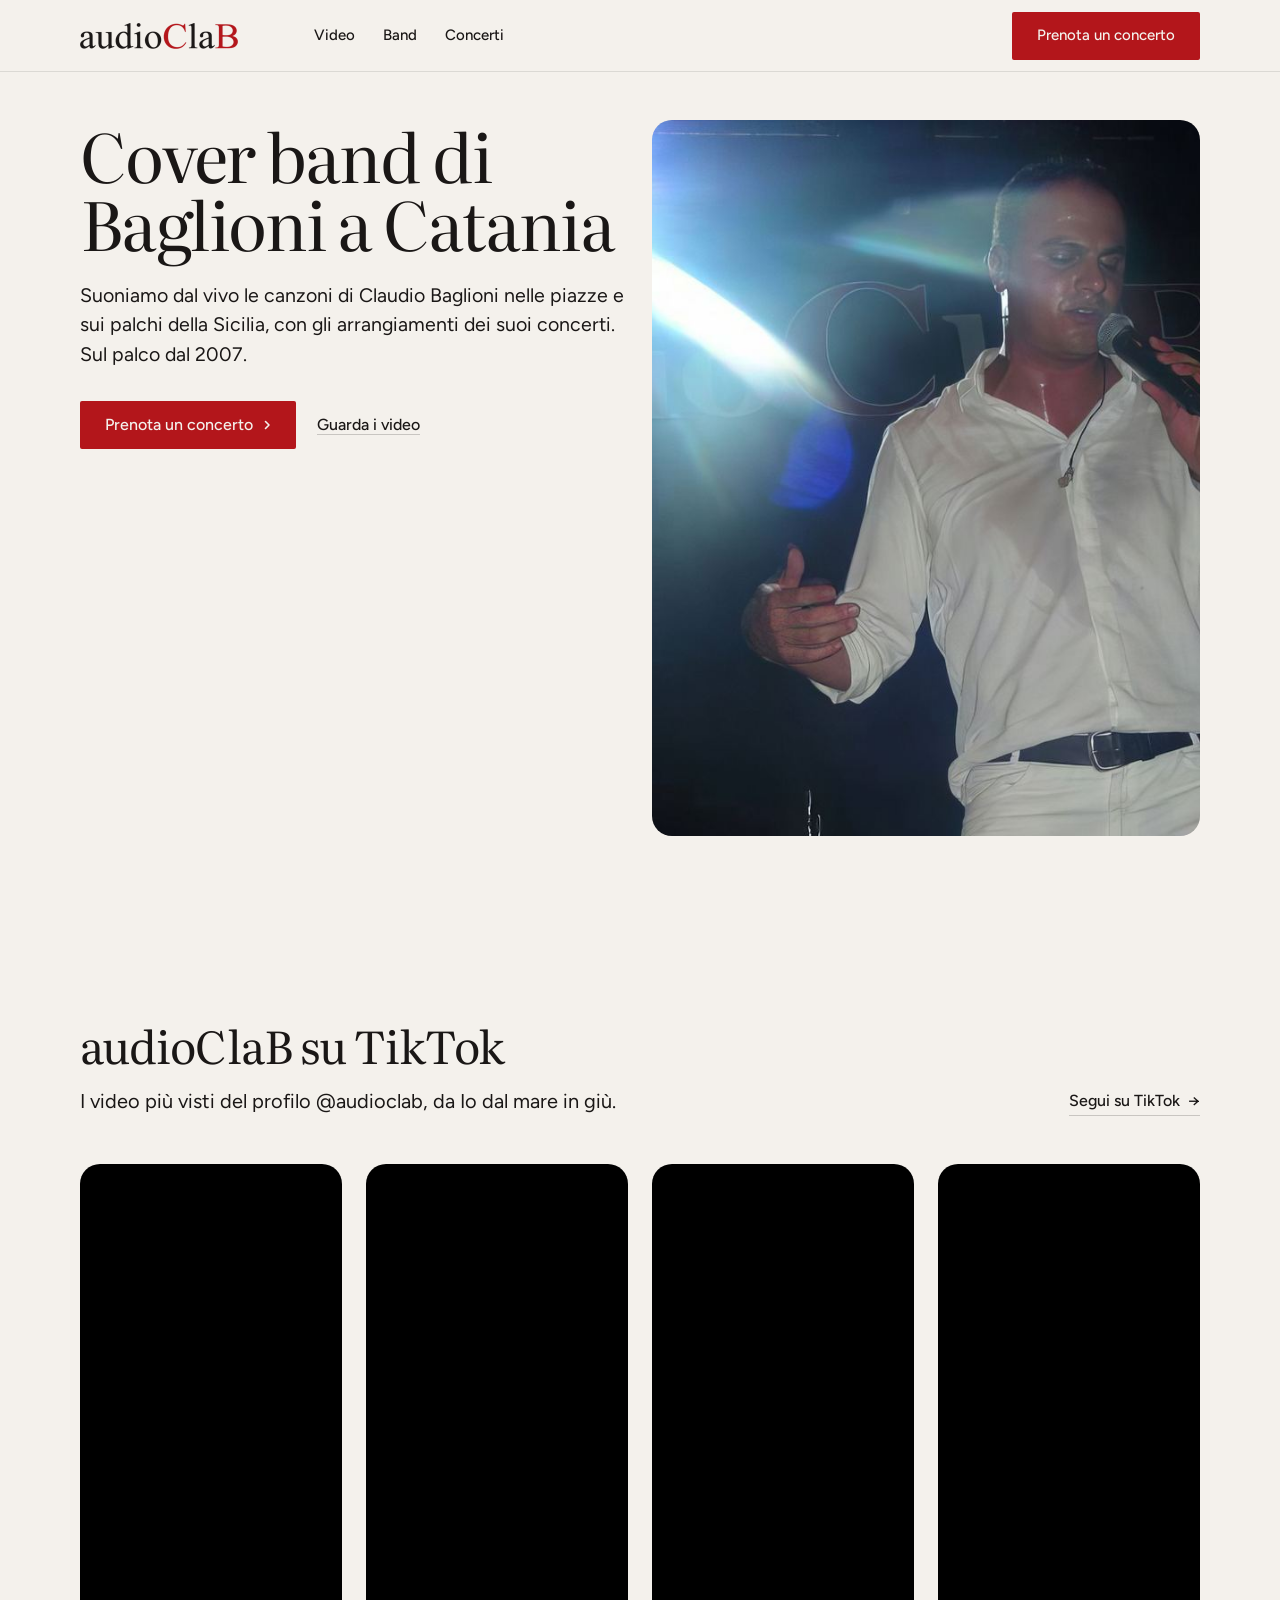
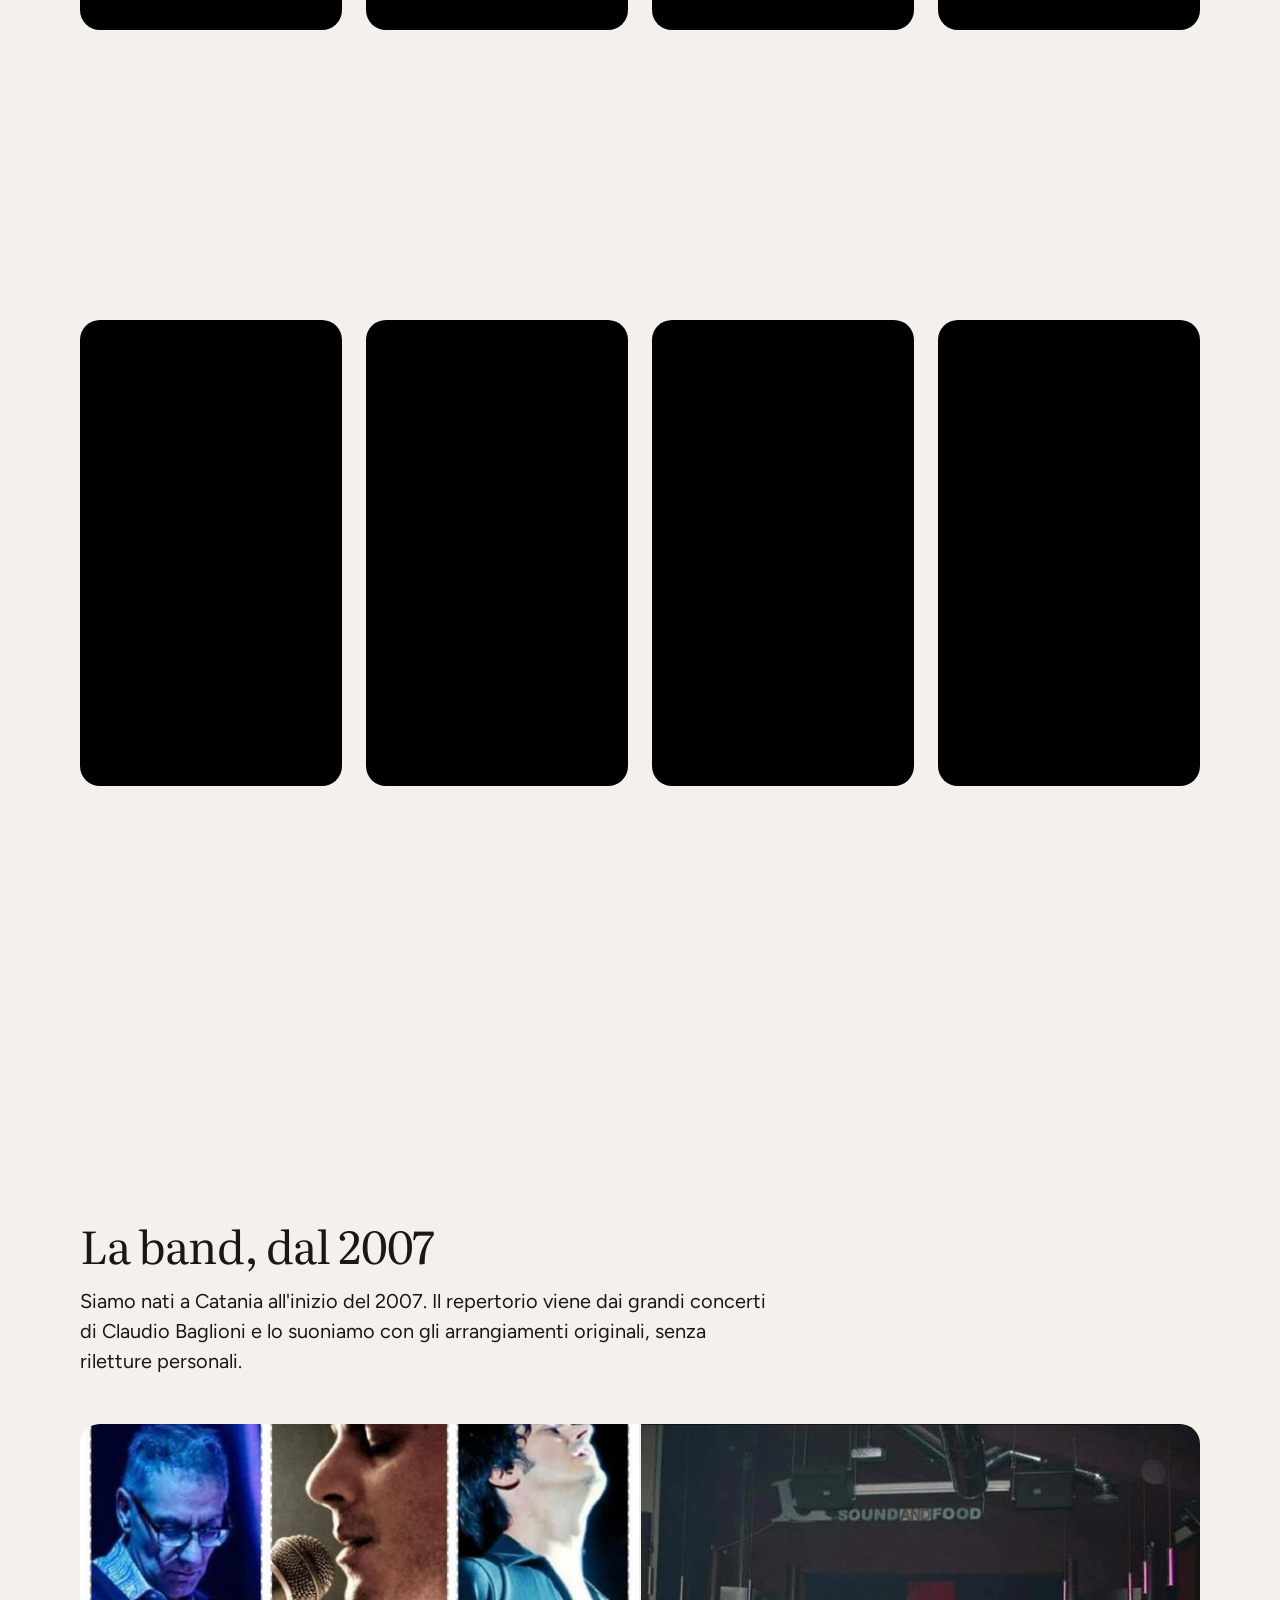
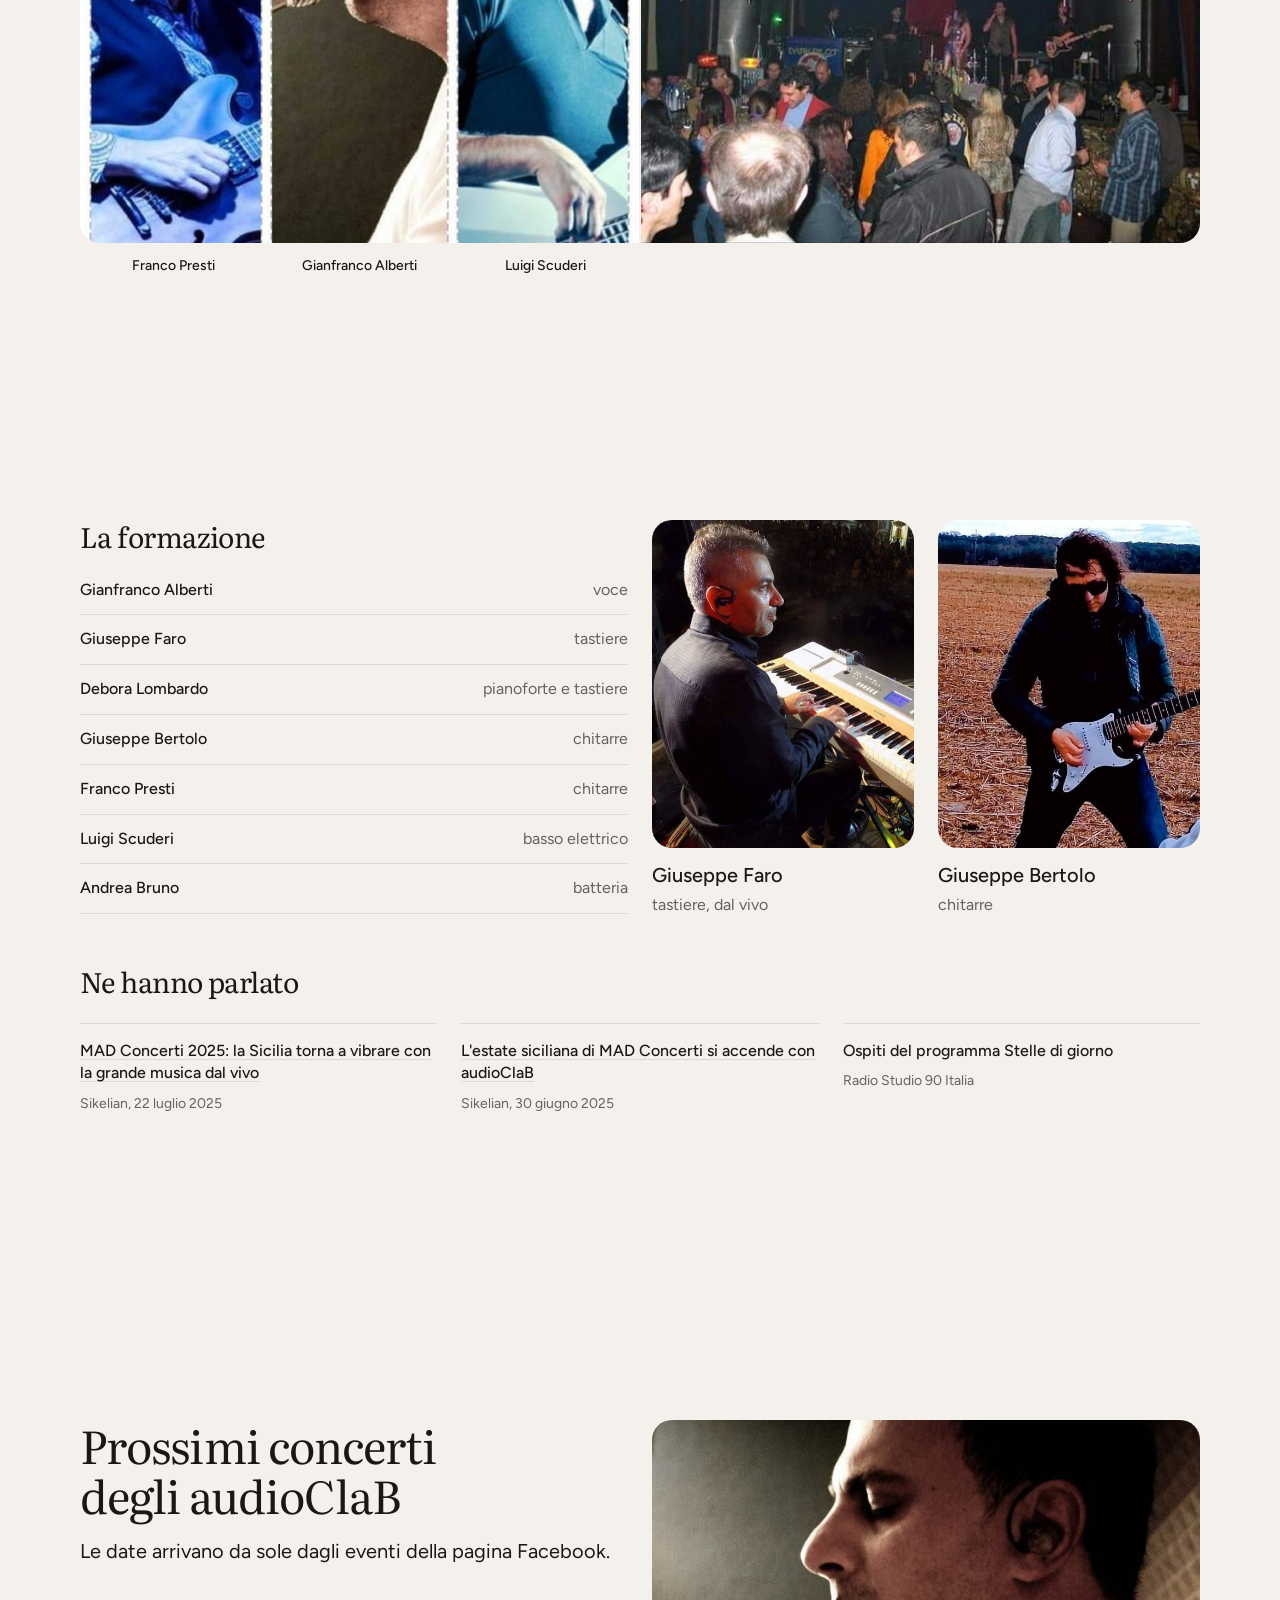
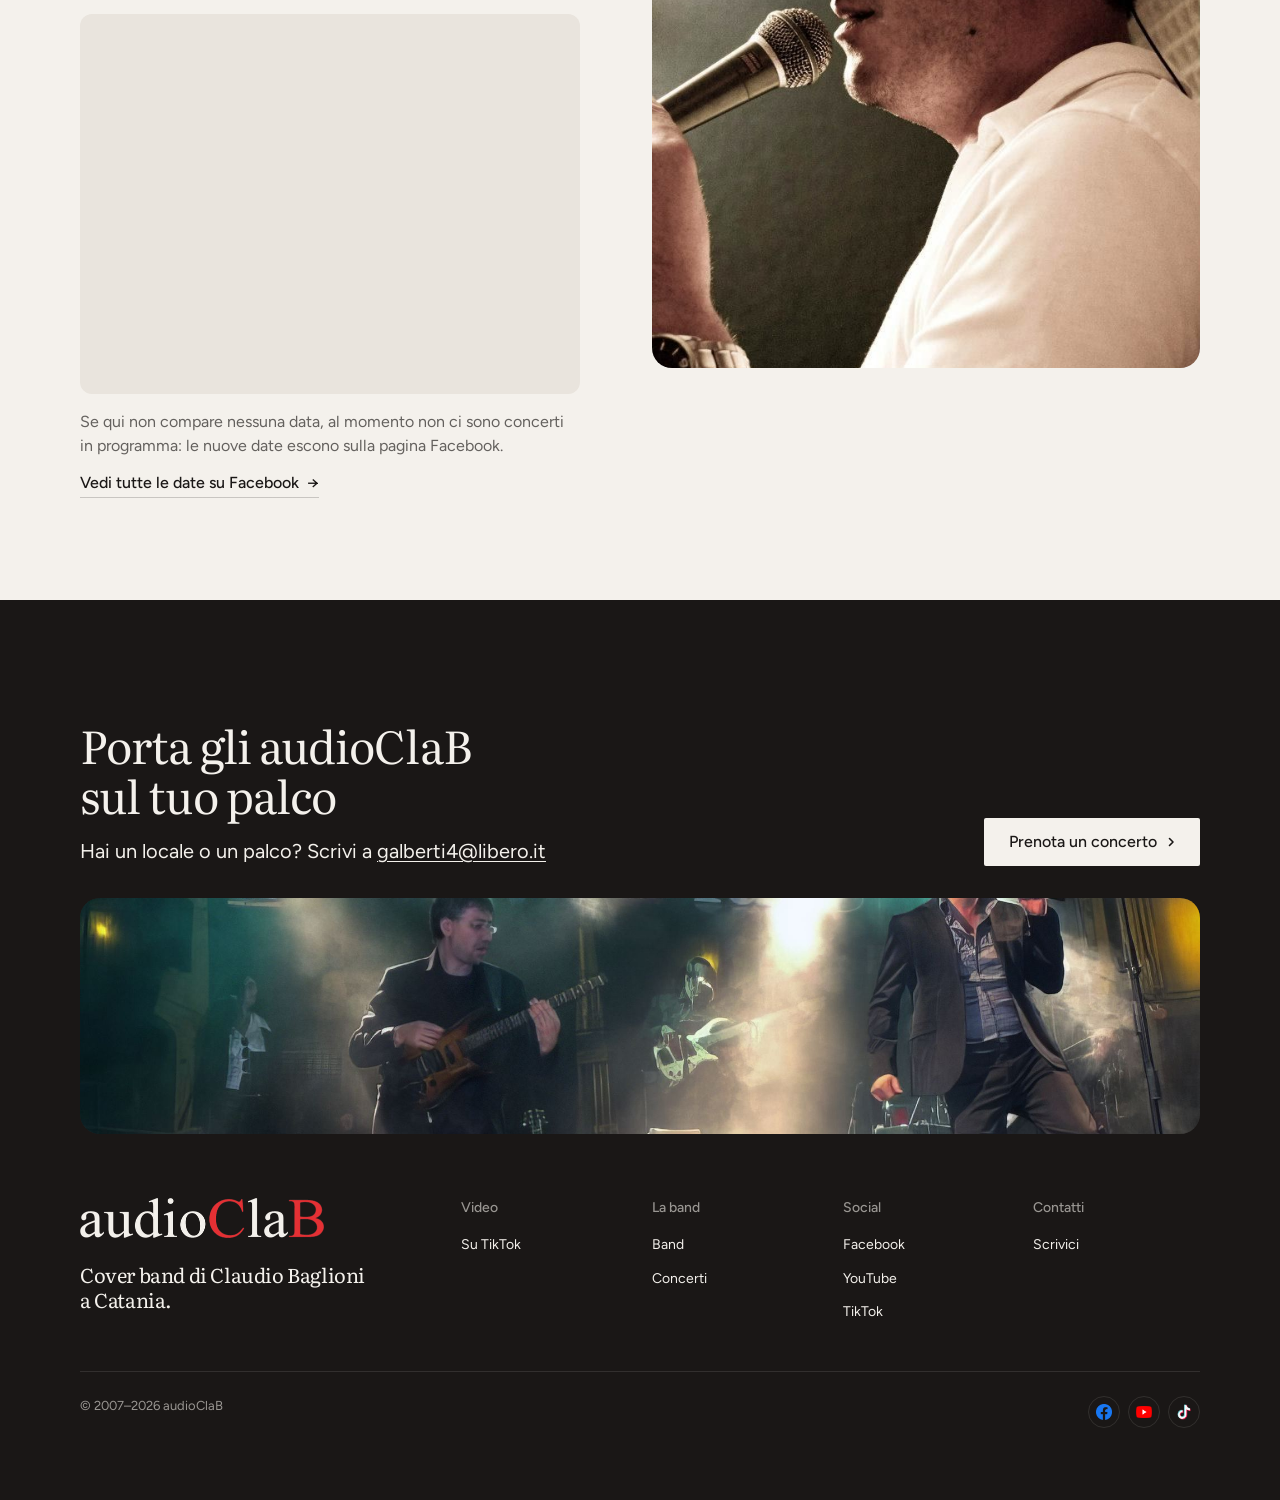
==== index.html @ b205139a "Band: solo le due foto nuove e i nomi sotto la foto dei tre musicisti - Ritratti: Giuseppe Faro sul " ====
<!doctype html>
<html lang="it" data-type="service" data-radius="soft" data-buttons="block" data-motion>
<head>
<meta charset="utf-8">
<meta name="viewport" content="width=device-width, initial-scale=1, viewport-fit=cover">
<title>audioClaB: cover band di Claudio Baglioni a Catania</title>
<meta name="description" content="audioClaB suona dal vivo le canzoni di Claudio Baglioni a Catania dal 2007. Guarda i video su TikTok e prenota un concerto.">
<meta name="site-kind" content="other">
<meta name="page-type" content="service">
<link rel="icon" type="image/png" sizes="128x128" href="logoheader.png">
<link rel="preconnect" href="https://fonts.googleapis.com">
<link rel="preconnect" href="https://fonts.gstatic.com" crossorigin>
<link href="https://fonts.googleapis.com/css2?family=Literata:opsz,wght@7..72,400..700&family=Figtree:wght@400..600&display=swap" rel="stylesheet">
<link rel="stylesheet" href="assets/kit/system.css">
<link rel="stylesheet" href="assets/kit/ui/cards.css">
<link rel="stylesheet" href="assets/kit/motion/motion.css">
<link rel="stylesheet" href="assets/kit/layout/layout.css">
<style>
:root {
  --p-bg: #f4f1ec; --p-surface: #e9e4dd; --p-ink: #1a1716; --p-muted: #64615e;
  --p-accent: #b3161b; --p-accent-ink: #f4f1ec; --p-action: #b3161b; --p-action-ink: #f4f1ec;
  --p-inv-bg: #1a1716; --p-inv-surface: #262322; --p-inv-ink: #f4f1ec; --p-inv-muted: #999692;
  --p-inv-accent: #f4f1ec; --p-inv-accent-ink: #1a1716; --p-inv-action: #f4f1ec; --p-inv-action-ink: #1a1716;
  --font-display: "Literata", Georgia, serif;
  --font-text: "Figtree", system-ui, sans-serif;
  --display-weight: 400;
  --display-tracking: -0.02em;
  --display-tracking-xl: -0.026em;
}
</style>
<link rel="stylesheet" href="style.css">
</head>
<body>
<!-- type: service (una band che si ingaggia)
     deal: hero split, nav nav-mega, close close-photo, footer footer-dark, rhythm space, buttons block, mark: il logo del cliente
     moments: nessuno (kind other: fotografie, tipografia e colore piatto)
     Piano: hero (1) · video TikTok (2) · band (2) · concerti (1) · footer.closing (1) -->

<header class="nav">
  <div class="wrap nav__bar">
    <a class="skip" href="#video">Vai ai contenuti</a>
    <a class="nav__logo" href="#top"><img class="logo-img" src="assets/img/logo-chiaro-nome.png" alt="audioClaB" width="316" height="52"></a>
    <nav class="nav__links" aria-label="Principale">
      <div class="nav__item"><a class="nav__link" href="#video">Video</a></div>
      <div class="nav__item"><a class="nav__link" href="#band">Band</a></div>
      <div class="nav__item"><a class="nav__link" href="#concerti">Concerti</a></div>
    </nav>
    <div class="nav__actions">
      <a class="btn btn--primary" href="mailto:galberti4@libero.it?subject=Richiesta%20concerto%20audioClaB">Prenota un concerto</a>
    </div>
    <button class="nav__toggle" type="button" aria-expanded="false" aria-label="Menu">
      <svg width="18" height="18" viewBox="0 0 18 18" aria-hidden="true"><path d="M2 5h14M2 13h14" stroke="currentColor" stroke-width="1.6" stroke-linecap="round"/></svg>
    </button>
  </div>
</header>

<main id="top">
  <section class="hero hero--split" aria-labelledby="hero-h">
    <div class="wrap"><div class="hero-text grid hero__grid">
      <div class="hero__text span-6">
        <h1 id="hero-h">Cover band di Baglioni a Catania</h1>
        <p class="hero__lead">Suoniamo dal vivo le canzoni di Claudio Baglioni nelle piazze e sui palchi della Sicilia, con gli arrangiamenti dei suoi concerti. Sul palco dal 2007.</p>
        <div class="btn-row">
          <a class="btn btn--primary" href="mailto:galberti4@libero.it?subject=Richiesta%20concerto%20audioClaB">Prenota un concerto<svg class="m-arrow" viewBox="0 0 12 12" aria-hidden="true"><path class="m-arrow__stem" d="M1 6h8"/><path class="m-arrow__head" d="M4.5 2.5 8 6l-3.5 3.5"/></svg></a>
          <a class="btn btn--secondary" href="#video">Guarda i video</a>
        </div>
      </div>
      <div class="hero__media span-6 start-7">
        <img src="assets/img/hero-cantante.jpg" srcset="assets/img/hero-cantante-800.jpg 800w, assets/img/hero-cantante.jpg 1400w" sizes="(min-width: 1024px) 44vw, 100vw" alt="Il cantante degli audioClaB in camicia bianca sotto i riflettori" style="--ly-pos: 38% 40%" fetchpriority="high" width="1400" height="1400">
      </div>
    </div></div>
  </section>

  <section class="section g2" id="video" aria-labelledby="video-h">
    <div class="wrap">
      <div class="group">
        <div class="section-head section-head--split">
          <div>
            <h2 id="video-h">audioClaB su TikTok</h2>
            <p>I video più visti del profilo @audioclab, da Io dal mare in giù.</p>
          </div>
          <a class="link" href="https://www.tiktok.com/@audioclab" target="_blank" rel="noopener">Segui su TikTok</a>
        </div>
        <!-- I video vengono da script.js (TIKTOK_VIDEO): con l'elenco vuoto compare il profilo TikTok ufficiale incorporato -->
        <div class="grid tiktok" id="tiktok" data-profilo="audioclab">
          <a class="tiktok__fallback span-12" href="https://www.tiktok.com/@audioclab" target="_blank" rel="noopener">Guarda i video su TikTok</a>
        </div>
      </div>
      <div class="group">
        <div class="grid tiktok" id="tiktok-2" hidden></div>
      </div>
    </div>
  </section>

  <section class="section g2" id="band" aria-labelledby="band-h">
    <div class="wrap">
      <div class="group">
        <div class="section-head band__head">
          <h2 id="band-h">La band, dal 2007</h2>
          <p>Siamo nati a Catania all'inizio del 2007. Il repertorio viene dai grandi concerti di Claudio Baglioni e lo suoniamo con gli arrangiamenti originali, senza riletture personali.</p>
        </div>
        <div class="wall">
          <img class="wall__trio" src="assets/img/band-musicisti.jpg" srcset="assets/img/band-musicisti-600.jpg 600w, assets/img/band-musicisti.jpg 883w" sizes="(min-width: 640px) 44vw, 100vw" width="883" height="1024" alt="Da sinistra: Franco Presti alla chitarra, Gianfranco Alberti alla voce e Luigi Scuderi al basso" loading="lazy" style="object-position: 50% 22%">
          <img class="wall__pubblico" src="assets/img/concerti-pubblico.jpg" srcset="assets/img/concerti-pubblico-600.jpg 600w, assets/img/concerti-pubblico.jpg 960w" sizes="(min-width: 640px) 44vw, 100vw" width="960" height="728" alt="Il pubblico davanti al palco durante un concerto degli audioClaB" loading="lazy">
          <p class="wall__nomi" aria-hidden="true"><span>Franco Presti</span><span>Gianfranco Alberti</span><span>Luigi Scuderi</span></p>
        </div>
      </div>
      <div class="group">
        <div class="grid grid--top band__info">
          <div class="span-6 band__formazione">
            <h3 class="band__h3">La formazione</h3>
            <ul class="rows rows--compact">
              <li><span class="rows__name">Gianfranco Alberti</span><span class="rows__value">voce</span></li>
              <li><span class="rows__name">Giuseppe Faro</span><span class="rows__value">tastiere</span></li>
              <li><span class="rows__name">Debora Lombardo</span><span class="rows__value">pianoforte e tastiere</span></li>
              <li><span class="rows__name">Giuseppe Bertolo</span><span class="rows__value">chitarre</span></li>
              <li><span class="rows__name">Franco Presti</span><span class="rows__value">chitarre</span></li>
              <li><span class="rows__name">Luigi Scuderi</span><span class="rows__value">basso elettrico</span></li>
              <li><span class="rows__name">Andrea Bruno</span><span class="rows__value">batteria</span></li>
            </ul>
          </div>
          <div class="span-6 start-7 ritratti">
            <figure class="ritratto">
              <img src="assets/img/faro-576.jpg" srcset="assets/img/faro-480.jpg 480w, assets/img/faro-576.jpg 576w" sizes="(min-width: 1024px) 15vw, (min-width: 640px) 30vw, 50vw" width="576" height="720" alt="Giuseppe Faro alle tastiere sul palco, davanti al pubblico" loading="lazy">
              <figcaption><span class="ritratto__nome">Giuseppe Faro</span><span class="ritratto__ruolo">tastiere, dal vivo</span></figcaption>
            </figure>
            <figure class="ritratto">
              <img src="assets/img/bertolo-800.jpg" srcset="assets/img/bertolo-480.jpg 480w, assets/img/bertolo-800.jpg 800w" sizes="(min-width: 1024px) 15vw, (min-width: 640px) 30vw, 50vw" width="800" height="1000" alt="Giuseppe Bertolo suona la chitarra elettrica in un campo" loading="lazy">
              <figcaption><span class="ritratto__nome">Giuseppe Bertolo</span><span class="ritratto__ruolo">chitarre</span></figcaption>
            </figure>
          </div>
        </div>
        <div class="stampa">
          <h3 class="band__h3">Ne hanno parlato</h3>
          <ul class="stampa__lista">
            <li><a href="https://www.sikelian.it/mad-concerti-2025-la-sicilia-torna-a-vibrare-con-la-grande-musica-dal-vivo" target="_blank" rel="noopener">MAD Concerti 2025: la Sicilia torna a vibrare con la grande musica dal vivo</a><span>Sikelian, 22 luglio 2025</span></li>
            <li><a href="https://www.sikelian.it/lestate-siciliana-di-mad-concerti-si-accende-con-audioclab-claudio-baglioni-live-experience" target="_blank" rel="noopener">L'estate siciliana di MAD Concerti si accende con audioClaB</a><span>Sikelian, 30 giugno 2025</span></li>
            <li><span class="stampa__titolo">Ospiti del programma Stelle di giorno</span><span>Radio Studio 90 Italia</span></li>
          </ul>
        </div>
      </div>
    </div>
  </section>

  <section class="section" id="concerti" aria-labelledby="concerti-h">
    <div class="wrap">
      <div class="grid grid--top fill">
        <div class="span-6">
          <div class="section-head">
            <h2 id="concerti-h">Prossimi concerti degli audioClaB</h2>
            <p>Le date arrivano da sole dagli eventi della pagina Facebook.</p>
          </div>
          <!-- Widget ufficiale di Facebook (Page Plugin, scheda Eventi): lo crea script.js a misura della colonna -->
          <div class="fb-eventi" id="fb-eventi" data-pagina="https://www.facebook.com/audioClaB.it"></div>
          <p class="fb-eventi__nota">Se qui non compare nessuna data, al momento non ci sono concerti in programma: le nuove date escono sulla pagina Facebook.</p>
          <a class="link fb-eventi__link" href="https://www.facebook.com/audioClaB.it/upcoming_hosted_events" target="_blank" rel="noopener">Vedi tutte le date su Facebook</a>
        </div>
        <div class="frame frame--photo span-6 start-7 concerti__photo">
          <img class="frame__img" src="assets/img/concerti-cantante.jpg" alt="Il cantante con il microfono in mano, in primo piano" loading="lazy" width="658" height="662" style="object-position: 40% 40%">
        </div>
      </div>
    </div>
  </section>
</main>

<footer class="footer closing footer--dark ground-inverse" id="contact" aria-labelledby="close-h">
  <div class="wrap">
    <div class="closing__cta close--photo">
      <div class="section-head--split">
        <div><h2 id="close-h">Porta gli audioClaB sul tuo palco</h2><p class="t-lead">Hai un locale o un palco? Scrivi a <a class="mail" href="mailto:galberti4@libero.it?subject=Richiesta%20concerto%20audioClaB">galberti4@libero.it</a></p></div>
        <a class="btn btn--primary" href="mailto:galberti4@libero.it?subject=Richiesta%20concerto%20audioClaB">Prenota un concerto<svg class="m-arrow" viewBox="0 0 12 12" aria-hidden="true"><path class="m-arrow__stem" d="M1 6h8"/><path class="m-arrow__head" d="M4.5 2.5 8 6l-3.5 3.5"/></svg></a>
      </div>
      <div class="close__media" style="--pos: 50% 45%"><img src="assets/img/chiusura-palco.jpg" srcset="assets/img/chiusura-palco-900.jpg 900w, assets/img/chiusura-palco.jpg 2000w" sizes="(min-width: 1024px) 89vw, 100vw" alt="La band sul palco con le luci verdi e il logo audioClaB alle spalle" loading="lazy" width="2000" height="1500"></div>
    </div>
    <div class="closing__links">
      <div class="grid">
        <div class="span-4 stack-4">
          <a class="nav__logo" href="#top"><img class="logo-img logo-img--footer" src="assets/img/logo-scuro-nome.png" alt="audioClaB" width="486" height="80" loading="lazy"></a>
          <p class="footer__lede">Cover band di Claudio Baglioni a Catania.</p>
        </div>
        <div class="span-2 footer__col"><h4>Video</h4><ul><li><a href="#video">Su TikTok</a></li></ul></div>
        <div class="span-2 footer__col"><h4>La band</h4><ul><li><a href="#band">Band</a></li><li><a href="#concerti">Concerti</a></li></ul></div>
        <div class="span-2 footer__col"><h4>Social</h4><ul><li><a href="https://www.facebook.com/audioClaB.it" target="_blank" rel="noopener">Facebook</a></li><li><a href="https://www.youtube.com/@galberti6" target="_blank" rel="noopener">YouTube</a></li><li><a href="https://www.tiktok.com/@audioclab?lang=it-IT" target="_blank" rel="noopener">TikTok</a></li></ul></div>
        <div class="span-2 footer__col"><h4>Contatti</h4><ul><li><a href="mailto:galberti4@libero.it?subject=Richiesta%20concerto%20audioClaB">Scrivici</a></li></ul></div>
      </div>
      <div class="footer__legal">
        <span>&copy; 2007&ndash;<span data-anno>2026</span> audioClaB</span>
        <div class="socials">
          <a href="https://www.facebook.com/audioClaB.it" target="_blank" rel="noopener" aria-label="audioClaB su Facebook"><img src="assets/img/facebook.png" alt="" width="24" height="24" loading="lazy"></a>
          <a href="https://www.youtube.com/@galberti6" target="_blank" rel="noopener" aria-label="audioClaB su YouTube"><img src="assets/img/youtube.png" alt="" width="28" height="20" loading="lazy"></a>
          <a href="https://www.tiktok.com/@audioclab?lang=it-IT" target="_blank" rel="noopener" aria-label="audioClaB su TikTok"><img src="assets/img/tiktok.png" alt="" width="24" height="24" loading="lazy"></a>
        </div>
      </div>
    </div>
  </div>
</footer>

<script type="module" src="assets/kit/system.js"></script>
<script type="module" src="assets/kit/motion/motion.js"></script>
<script type="module" src="assets/kit/layout/layout.js"></script>
<script src="script.js" defer></script>
</body>
</html>
---- assets/kit/system.css ----
/*
  taste-skill system.css - the one system for the page. Link it first, then assets/ui/cards.css (the
  feature card, its panel and the fragment placements), then set the palette (--p-*), the fonts and
  the radius set on :root in the page (node scripts/start.mjs prints that block).
  Do not add a second grid, spacing scale, type scale, radius scale, button or card style.
*/

/* ---------------------------------------------------------------- tokens */
:root {
  /* palette (hex only; fx.js reads --bg --surface --ink --muted --accent --accent-ink) */
  --p-bg: #ffffff;
  --p-surface: #f4f4f4;
  --p-ink: #111111;
  --p-muted: #6b6b6b;
  --p-accent: #1a4be0;
  --p-accent-ink: #ffffff;
  --p-action: #1a4be0;      /* buttons, links, focus: the accent, or the ink when the accent is too pale */
  --p-action-ink: #ffffff;
  --p-inv-bg: #111111;
  --p-inv-surface: #1c1c1c;
  --p-inv-ink: #f4f4f4;
  --p-inv-muted: #a3a3a3;
  --p-inv-accent: #ffffff;
  --p-inv-accent-ink: #111111;
  --p-inv-action: #ffffff;
  --p-inv-action-ink: #111111;
  /* the lit ground behind UI and in the closing band (references/cards.md), one per page, tech pages only
     (none on kind other, which is flat): <html data-ground="sand|sky|sage|painting">. system.js gives it to every ground
     that holds UI, on light and dark pages alike; --hue on one panel changes only its accent */
  --ground-bg: #d9ccb7; --ground-surface: #e9e0d2; --ground-ink: #2a2622; --ground-muted: #5a534a; --ground-accent: #a8794a;

  /* fonts */
  --font-display: system-ui, -apple-system, "Segoe UI", sans-serif;
  --font-text: system-ui, -apple-system, "Segoe UI", sans-serif;
  --font-mono: ui-monospace, "SFMono-Regular", Menlo, Consolas, monospace;
  --display-weight: 400;    /* headlines 400; 500 on a tech page (software, gaming, hardware) */
  --display-tracking: -0.025em;

  /* the page rhythm (references/layout-v4.md): one section per screen. The header is fixed and
     --nav tall; every section is padded --padt above and --padb (plus the phone action bar, --bar)
     below, and is exactly one or two screens tall (--h: 1 or 2; --hm on a phone). The hero's words
     start --hgap under the header and its content ends --hpadb above the fold. */
  --nav: 72px;
  --padt: 120px;
  --padb: 72px;
  --hgap: 48px;
  --hpadb: 64px;
  --bar: 0px;
  /* grid: one .wrap (alias .container) for the header, every section and the footer, the same
     --gut on both sides: 1280 wide at x 80-1360 at 1440, 342 at x 24-366 at 390 */
  --container: 1280px;
  --gut: 80px;
  --pad: var(--gut);
  --gutter: 24px;

  /* spacing: 4/8 scale */
  --s-1: 4px;  --s-2: 8px;  --s-3: 12px; --s-4: 16px; --s-5: 24px;
  --s-6: 32px; --s-7: 48px; --s-8: 64px; --s-9: 96px; --s-10: 128px;
  --section: 40px;      /* only a .section outside main (the kit's demo pages); every main > section and
                           footer.closing take --padt and --padb */
  --section-band: 56px; /* the same for an older footer outside footer.closing */
  --head-gap: 48px;     /* the one heading-to-content gap, 32 on a phone (layout.css reads it as --ly-head-gap) */
  --card-pad: 16px;     /* card padding (cards.css sets its own for cards with a panel) */
  --card-gap: 16px;     /* gap between cards */

  /* type scale (the only sizes on the page) */
  --t-label: 13px;
  --t-small: 14px;
  --t-body: 16px;
  --t-lead: 18px;
  --t-card: 18px;
  --t-h3: 24px;
  /* straight lines from the phone size at 390 to the desktop size at 1440 (system.md's table) */
  --t-h2: clamp(30px, 1.72vw + 23.3px, 48px);
  --t-h1: clamp(38px, 3.24vw + 25.4px, 72px);
  /* a big number stays a step under the h2 (VI-11): 38 at 1440, 28 at 390, so it never reads as a
     section heading; a stats row and a price set their own, smaller still */
  --t-stat: clamp(28px, .952vw + 24.29px, 38px);

  /* radius: one scale (soft by default; data-radius on <html> switches it) */
  --r-sm: 8px;  --r-md: 12px; --r-lg: 20px; --r-btn: 8px;

  /* controls (fixed here; a page never adds its own) */
  --btn-h: 44px;
  --btn-h-sm: 36px;
  --nav-h: var(--nav);  /* the older name, kept for the kit's files */
  --icon: 16px;         /* small icons: socials, menu chevrons, mono brand marks */

  /* motion */
  --ease: cubic-bezier(.2, .7, .2, 1);
  --dur: 180ms;
}
html[data-radius="sharp"] { --r-sm: 4px; --r-md: 6px;  --r-lg: 8px;  --r-btn: 4px; }
html[data-radius="soft"]  { --r-sm: 8px; --r-md: 12px; --r-lg: 20px; --r-btn: 8px; }
html[data-radius="round"] { --r-sm: 10px; --r-md: 16px; --r-lg: 24px; --r-btn: 999px; }
/* the four lit grounds (references/cards.md); sand is the default above. painting goes with
   painterly-landscape (x.ai's daylight sky over olive hills) */
html[data-ground="sky"]      { --ground-bg: #c6d3df; --ground-surface: #d6e0e9; --ground-ink: #25303a; --ground-muted: #4d5964; --ground-accent: #3f6a92; }
html[data-ground="sage"]     { --ground-bg: #cdd6c6; --ground-surface: #dce3d6; --ground-ink: #262d24; --ground-muted: #535b51; --ground-accent: #6c8e63; }
html[data-ground="painting"] { --ground-bg: #79a8d6; --ground-surface: #a6c4e2; --ground-ink: #16212c; --ground-muted: #273949; --ground-accent: #9c9b3c; }
/* cards.css takes its card and panel radii from this scale */
html[data-radius] .card { --c-r: var(--r-lg); }
html[data-radius] .panel { --p-r: var(--r-md); }

/* a phone: the header 56, the sections padded 96 / 48, the hero's words 40 under the header and its
   content ending 24 above the fold, 24 at both sides, 12 between columns */
@media (max-width: 639px) {
  :root { --nav: 56px; --padt: 96px; --padb: 48px; --hgap: 40px; --hpadb: 24px; --gut: 24px; --gutter: 12px; --card-gap: 12px; --head-gap: 32px; }
}
@media (min-width: 640px) {
  :root { --gut: 48px; --section: 48px; --section-band: 72px; --card-pad: 24px; }
}
@media (min-width: 1024px) {
  :root { --gut: 80px; --section: 56px; --section-band: 96px; --card-gap: 24px;
          --t-lead: 20px; --t-card: 20px; --t-h3: 28px; }
  /* a place (and a local service): the 1200 column at x 120-1320 */
  html[data-type="place"] { --gut: 120px; --container: 1200px; }
}
/* a place (VI-06, ST-96, PH-23): its own smaller type (h1 48/53 and 32/37, h2 32/40 and 24/30, titles
   and the sub-line 20 and 18), the Recipe 3 hero's gap under its photograph (40, 24 on a phone),
   square photographs and cards and 2px buttons, whatever data-radius and data-buttons say */
:root[data-type="place"] {
  --hgap: 40px;
  --t-h1: clamp(32px, 1.524vw + 26.06px, 48px);
  --t-h2: clamp(24px, .762vw + 21px, 32px);
  --t-h3: clamp(20px, .381vw + 18.51px, 24px);
  --r-sm: 2px; --r-md: 0px; --r-lg: 0px; --r-btn: 2px;
}
:root[data-type="place"] :is(h1, .t-h1) { line-height: 1.104; }
:root[data-type="place"] :is(h2, .t-h2) { line-height: 1.25; }
@media (max-width: 639px) {
  :root[data-type="place"] { --hgap: 24px; }
  :root[data-type="place"] :is(h1, .t-h1) { line-height: 1.156; }
}

/* ---------------------------------------------------------------- grounds (at most three) */
:root, .ground-base {
  --bg: var(--p-bg); --surface: var(--p-surface); --ink: var(--p-ink); --muted: var(--p-muted);
  --accent: var(--p-accent); --accent-ink: var(--p-accent-ink); --card: var(--p-surface);
  --action: var(--p-action); --action-ink: var(--p-action-ink);
}
.ground-surface {
  --bg: var(--p-surface); --surface: var(--p-bg); --ink: var(--p-ink); --muted: var(--p-muted);
  --accent: var(--p-accent); --accent-ink: var(--p-accent-ink); --card: var(--p-bg);
  --action: var(--p-action); --action-ink: var(--p-action-ink);
}
.ground-inverse {
  --bg: var(--p-inv-bg); --surface: var(--p-inv-surface); --ink: var(--p-inv-ink); --muted: var(--p-inv-muted);
  --accent: var(--p-inv-accent); --accent-ink: var(--p-inv-accent-ink); --card: var(--p-inv-surface);
  --action: var(--p-inv-action); --action-ink: var(--p-inv-action-ink);
}
:root, .ground-base, .ground-surface, .ground-inverse {
  --line: color-mix(in oklab, var(--ink) 11%, transparent);
  --line-strong: color-mix(in oklab, var(--ink) 20%, transparent);
  /* effects (fx.js) and UI fragments (assets/ui) take the colours of the ground they sit on */
  --fx-bg: var(--bg); --fx-surface: var(--surface); --fx-ink: var(--ink); --fx-muted: var(--muted);
  --fx-accent: var(--accent); --fx-accent-ink: var(--accent-ink);
  --ui-font: var(--font-text); --ui-mono: var(--font-mono); --ui-radius: var(--r-md);
}
.ground-base, .ground-surface, .ground-inverse { background: var(--bg); color: var(--ink); }

/* ---------------------------------------------------------------- base */
*, *::before, *::after { box-sizing: border-box; }
/* an anchor lands on the section's top (the judge's frame): the fixed header covers --nav of its --padt */
html { -webkit-text-size-adjust: 100%; scroll-padding-top: 0; scroll-behavior: auto; margin: 0; }
body {
  margin: 0; background: var(--bg); color: var(--ink);
  font: 400 var(--t-body)/1.55 var(--font-text);
  -webkit-font-smoothing: antialiased; text-rendering: optimizeLegibility; overflow-x: clip;
}
img, svg, video, canvas { display: block; max-width: 100%; }
/* hidden means hidden, also on an img the line above makes a block (a menu tab's photograph, a peek photograph) */
[hidden] { display: none !important; }
img, video { height: auto; }
a { color: inherit; text-decoration: none; }
button { font: inherit; color: inherit; }
h1, h2, h3, h4, p, ul, ol, figure, blockquote { margin: 0; }
ul, ol { padding: 0; list-style: none; }
h1, h2, h3, h4 {
  font-family: var(--font-display); font-weight: var(--display-weight);
  letter-spacing: var(--display-tracking); text-wrap: balance; overflow-wrap: break-word;
}
h1, .t-h1 { font-size: var(--t-h1); line-height: 1.04; }
h2, .t-h2 { font-size: var(--t-h2); line-height: 1.1; }
h3, .t-h3 { font-size: var(--t-h3); line-height: 1.2; }
h4, .t-card { font-family: var(--font-text); font-weight: 500; font-size: var(--t-card); line-height: 1.3; letter-spacing: -0.01em; }
p { text-wrap: pretty; }
.t-lead  { font-size: var(--t-lead); line-height: 1.5; }
.t-body  { font-size: var(--t-body); line-height: 1.55; }
.t-small { font-size: var(--t-small); line-height: 1.5; }
.t-label { font-size: var(--t-label); font-weight: 500; line-height: 1.4; letter-spacing: 0.01em; }
.t-stat  { font-family: var(--font-display); font-weight: var(--display-weight); font-size: var(--t-stat);
           line-height: 1; letter-spacing: var(--display-tracking); font-variant-numeric: tabular-nums; }
.muted { color: var(--muted); }
.mono  { font-family: var(--font-mono); }
.measure { max-width: 62ch; }
:focus-visible { outline: 2px solid var(--action); outline-offset: 2px; border-radius: 2px; }
::selection { background: color-mix(in oklab, var(--accent) 30%, transparent); }

/* ---------------------------------------------------------------- grid */
.wrap, .container { width: min(100% - 2 * var(--gut), var(--container)); margin-inline: auto; padding-inline: 0; }
.grid { display: grid; grid-template-columns: repeat(12, minmax(0, 1fr)); column-gap: var(--gutter); row-gap: var(--card-gap); }
.grid > * { min-width: 0; grid-column: 1 / -1; }
.section { padding-block: var(--section); }

/* ---------------------------------------------------------------- one section per screen
   The page is a stack of screens. Framed at scrollY = k x the screen height, a shot shows exactly one
   section: the hero alone on the first screen, every other section (and footer.closing, the close and
   the footer in one) exactly one or two screens tall, its h2 first, --padt under its top. Heights
   and padding do it: no pinning, snapping or script.
     <section class="section" id=".." style="--h: 2">     (2 screens; --hm sets a phone's count alone)
       <div class="wrap"> the h2 first, then the content </div>     (the one in-flow child)
     </section>
   A layer (a full-bleed photograph or ground behind the words) is an <img class="layer" aria-hidden="true">
   beside the .wrap. Content must fit: one screen holds 708px of content at 1440x900 (900 - 120 - 72),
   two hold 1,608 (the second screen's part starts --padt under its top with .g2). From 640 to 1279 a
   section keeps at least its screens and grows past them rather than overlap the next. */
main > :is(section, .section), footer.closing {
  position: relative; box-sizing: border-box;
  height: calc(var(--h, 1) * 100vh); height: calc(var(--h, 1) * 100svh);
  padding: var(--padt) 0 calc(var(--padb) + var(--bar));
}
main > :is(section, .section) > :is(.wrap, .container), footer.closing > .wrap { position: relative; z-index: 1; height: 100%; }
main > :is(section, .section) > :is(.wrap, .container):not(.grid) { display: flex; flex-direction: column; }
/* a .wrap that is the section's grid too (class="wrap grid"): its rows start at the top */
main > :is(section, .section) > :is(.wrap, .container).grid { align-content: start; }
/* .fill: the block that takes what the screen leaves under the heading (a photograph, a frame) */
main > :is(section, .section) > .wrap > .fill { flex: 1 1 0; min-height: 0; }
/* two screens as two groups: row 1 the h2 and the first group, row 2 the rest (no second h2), starting
   --padt under the second screen's top, so the second shot looks like any other section */
main > :is(section, .section).g2, footer.closing.g2 { --h: 2; }
main > :is(section, .section).g2 > :is(.wrap, .container), footer.closing.g2 > .wrap { display: grid; grid-template-rows: minmax(0, 1fr) minmax(0, 1fr); row-gap: calc(var(--padt) + var(--padb) + var(--bar)); }
main > :is(section, .section).g2 > :is(.wrap, .container) > *, footer.closing.g2 > .wrap > * { min-height: 0; align-self: start; }
main > :is(section, .section).g2 > :is(.wrap, .container) > :is(.group, .fill) { align-self: stretch; }
/* a group: one screen's part of a .g2 section (its h2 and first rows, or the rest) */
.group { display: flex; flex-direction: column; min-height: 0; }
/* each screen's card row runs down to that screen's foot (the cards stretch, their panels grow), so
   the second screen of a .g2 is never a short row over an empty ground; both rows end on the same line */
@media (min-width: 1024px) {
  main > :is(section, .section).g2 > .wrap > .grid:last-child,
  main > :is(section, .section).g2 > .wrap > .group > .grid:last-child { align-self: stretch; flex: 1 1 auto; min-height: 0; }
}
.group > .fill { flex: 1 1 0; min-height: 0; }
@media (min-width: 640px) and (max-width: 1279px) {
  main > :is(section, .section):not(.hero, .section--hero), footer.closing {
    height: auto; min-height: calc(var(--h, 1) * 100vh); min-height: calc(var(--h, 1) * 100svh);
  }
  /* the section is a column and its .wrap takes all of it, so a .fill (a photograph, a frame) still
     grows to the section's foot (a min-height percentage would not resolve, leaving it at its least) */
  main > :is(section, .section):not(.hero, .section--hero), footer.closing { display: flex; flex-direction: column; }
  main > :is(section, .section):not(.hero, .section--hero) > :is(.wrap, .container), footer.closing > .wrap { flex: 1 0 auto; height: auto; min-height: 0; }
}
/* a phone: lvh (the screen with its bars hidden) for every section but the hero; --hm when stacking
   makes the content taller than the desktop count */
@media (max-width: 639px) {
  main > :is(section, .section):not(.hero, .section--hero), footer.closing {
    height: calc(var(--hm, var(--h, 1)) * 100vh); height: calc(var(--hm, var(--h, 1)) * 100lvh);
  }
  main > :is(section, .section).g2m, footer.closing.g2m { --hm: 2; }
  main > :is(section, .section).g2m > :is(.wrap, .container), footer.closing.g2m > .wrap { display: grid; grid-template-rows: minmax(0, 1fr) minmax(0, 1fr); row-gap: calc(var(--padt) + var(--padb) + var(--bar)); }
  main > :is(section, .section).g2:not(.g2m) > :is(.wrap, .container) { display: flex; row-gap: 0; }
  main > :is(section, .section).g2:not(.g2m) > :is(.wrap, .container) > * { align-self: stretch; }
}
/* a layer: the photograph or ground of a whole section, under its words, edge to edge */
main > :is(section, .section) > :is(img, video, canvas, picture).layer,
footer.closing > :is(img, video, canvas, picture).layer {
  position: absolute; inset: 0; z-index: 0; width: 100%; height: 100%; max-width: none; object-fit: cover; object-position: var(--pos, 50% 50%);
}
main > :is(section, .section) > picture.layer > img { width: 100%; height: 100%; object-fit: cover; }

/* the hero: exactly the first screen, the fixed header over its top. Its words start --hgap under the
   header (--photo adds a full-bleed photograph's height above them on a place); its content ends
   --hpadb above the fold, and nothing of the next section shows, at 1440, 1024, 820 and 390.
     <section class="hero hero--<type>"><div class="wrap"><div class="hero-text"> .. </div>[one strip]</div></section>
   .hero-text holds the whole composition (the words, and the picture or window beside or under them);
   one docked strip (logos, three facts) may follow it, at most 96px, desktop only. */
main > :is(.hero, .section--hero) {
  height: 100vh; height: 100svh; min-height: 0;
  padding: calc(var(--nav) + var(--photo, 0px) + var(--hgap)) 0 calc(var(--hpadb) + var(--bar));
}
:is(.hero, .section--hero) > .wrap { height: 100%; display: grid; grid-template-rows: minmax(0, 1fr) auto; row-gap: var(--s-7); }
:is(.hero, .section--hero) > .wrap > .hero-text { min-height: 0; }
:is(.hero, .section--hero) > .wrap > .hero-strip { grid-row: 2; max-height: 96px; }
@media (max-width: 639px) { :is(.hero, .section--hero) > .wrap > .hero-strip { display: none; } }
.section--hero .section-head { max-width: 860px; }
/* the starter's own hero (hero-split): the words on span-5 top-aligned, the picture on span-6 start-7
   as tall as the hero's content box (at most 716 at 1440x900); a phone stacks words, then the picture
   in what is left */
.hero-text.hero-split { height: 100%; align-items: stretch; }
.hero-split > .hero-copy { align-self: start; }
.hero-split > .hero-visual { position: relative; min-height: 0; height: 100%; }
@media (max-width: 1023px) {
  .hero-text.hero-split { display: flex; flex-direction: column; gap: var(--s-6); }
  .hero-split > .hero-visual { flex: 1 1 0; min-height: 200px; height: auto; }
}
.hero-copy > * + * { margin-top: var(--s-5); }
/* the h1 first in the words' column: its capitals start on the picture's top line, not the line box's
   (the leading above the capitals would put the words about 12px under the photograph's top) */
.hero-copy > h1:first-child { text-box: trim-start cap alphabetic; }
.hero-copy > .btn-row { margin-top: var(--s-6); }
/* three short facts at the foot of the words' column, on the picture's bottom line (no dead space
   under the buttons): <dl class="hero-facts"><div><dt>..</dt><dd>..</dd></div> x3</dl> */
@media (min-width: 1024px) {
  .hero-split > .hero-copy { height: 100%; display: flex; flex-direction: column; }
  .hero-split > .hero-copy > .hero-facts { margin-top: auto; }
}
.hero-facts { display: grid; grid-template-columns: repeat(3, minmax(0, 1fr)); gap: var(--s-5) var(--gutter); margin: 0; }
.hero-facts > div { display: grid; gap: var(--s-1); align-content: start; }
.hero-facts dt { font-size: var(--t-small); color: var(--muted); }
.hero-facts dd { margin: 0; font-weight: 500; }
@media (max-width: 1023px) { .hero-facts { display: none; } }
/* a notice line above the h1 (changed hours, a delivery cut-off): one line with a number, static,
   starting on the left line like the h1 under it */
.hero-notice { font-size: var(--t-small); font-weight: 500; color: var(--ink); }
.hero-notice b, .hero-notice strong { font-weight: 500; color: var(--accent); }
.hero-copy > .hero-notice + h1 { margin-top: var(--s-5); }

/* a phone: open tiles from a row of three or four (rooms, goods, beans) go two-up, an odd last one
   across the row, so a row of three fits one 844px screen (stacked one under another they need two) */
@media (max-width: 639px) {
  .grid > .tile:is(.span-3, .span-4) { grid-column: auto / span 6; }
  .grid > .tile:is(.span-3, .span-4):nth-child(odd of .tile):nth-last-child(1 of .tile) { grid-column: 1 / -1; }
  .grid > .tile:is(.span-3, .span-4) .tile__head { flex-wrap: wrap; gap: 0 var(--s-2); }
}
/* a phone: open cards (words on the ground, the panel under them) stacked one under another keep 32px
   between a panel's foot and the next card's title, so a title never reads as the panel's caption */
@media (max-width: 639px) { .grid:has(> .card--open) { row-gap: var(--s-6); } }
/* spans: desktop >= 1024. Tablet 640-1023: text cards on span-3 and span-6 go two-up; cards with a
   panel (a visual needs the width; the one exception is a span-6 pair, below)
   and everything else (split text and visuals, span-4 cards, span-5/7/8 blocks) take the full row, so a split stacks and no row is left half empty. Phone < 640: one column. */
@media (min-width: 640px) and (max-width: 1023px) {
  .grid > .card.span-3:not(:has(> .panel)), .grid > .card.span-6:not(:has(> .panel)) { grid-column: auto / span 6; }
  /* the one exception with a panel: a 2x2 (or a pair) of span-6 cards stays two-up from 720px (a panel
     of about 310px and more, wide enough for a kit fragment), so four cards take one or two screens
     at 768-820 instead of a card per row (four stacked panels run past two screens). Split cards and
     every other span keep the full row. Under 720 a card per row. */
  @media (min-width: 720px) {
    .grid > .card.span-6:has(> .panel):not(.card--split) { grid-column: auto / span 6; }
    .grid > .card.span-6:has(> .panel):not(.card--split):nth-child(odd of .card.span-6):nth-last-child(1 of .card.span-6) { grid-column: 1 / -1; }
  }
  /* open tiles (rooms, models, people, a photo pair) go two-up; an odd last one takes the row */
  .grid > .tile:is(.span-3, .span-4, .span-6) { grid-column: auto / span 6; }
  .grid > .tile:is(.span-3, .span-4, .span-6):nth-child(odd of .tile):nth-last-child(1 of .tile) { grid-column: 1 / -1; }
}
@media (min-width: 1024px) {
  .span-2  { grid-column: auto / span 2; }
  .span-3  { grid-column: auto / span 3; }
  .span-4  { grid-column: auto / span 4; }
  .span-5  { grid-column: auto / span 5; }
  .span-6  { grid-column: auto / span 6; }
  .span-7  { grid-column: auto / span 7; }
  .span-8  { grid-column: auto / span 8; }
  .span-9  { grid-column: auto / span 9; }
  .span-10 { grid-column: auto / span 10; }
  .span-12 { grid-column: auto / span 12; }
  .start-1 { grid-column-start: 1; } .start-2 { grid-column-start: 2; } .start-3 { grid-column-start: 3; }
  .start-5 { grid-column-start: 5; } .start-6 { grid-column-start: 6; } .start-7 { grid-column-start: 7; }
  .start-4 { grid-column-start: 4; } .start-8 { grid-column-start: 8; } .start-9 { grid-column-start: 9; }
  .start-10 { grid-column-start: 10; }
  /* a split is top-aligned: the words' first line and the picture's top on one line (never centred
     against each other, never mirrored: text left, the visual right, on every split of the page) */
  .grid--middle, .grid--top { align-items: start; }
}
/* card rows: every card in a row the same height (a plain .grid stretches them) */
.grid:is(.grid--middle, .grid--top) > .card { align-self: stretch; }
/* 1024-1279: a span-4 card's panel would be about 220px wide, too narrow for real UI. Cards with a
   panel on span-4 go two-up, a span-8 one takes the row, and an odd last one takes the row too
   (steps, proof row: two, then one wide; bento: the wide card, then the four small ones two by two) */
@media (min-width: 1024px) and (max-width: 1279px) {
  .grid > .card.span-4:has(> .panel) { grid-column: auto / span 6; }
  .grid > .card.span-8:has(> .panel),
  .grid > .card.span-4:has(> .panel):nth-child(odd of .card.span-4):nth-last-child(1 of .card.span-4) { grid-column: 1 / -1; }
}

/* ---------------------------------------------------------------- section heading */
.section-head { max-width: 760px; margin-bottom: var(--head-gap); display: grid; gap: var(--s-4); }
/* every heading starts on the left line (a centred head among left ones reads as a mistake): the
   old centred head is left-aligned too */
.section-head--center { text-align: left; justify-items: start; }
/* a head row: the h2 (and its line) left, one link or the section's button at the right line */
.section-head--split { max-width: none; display: flex; align-items: end; justify-content: space-between; gap: var(--s-5); flex-wrap: wrap; }
.section-head--split > div { display: grid; gap: var(--s-4); max-width: 760px; }
.section-head p { color: var(--ink); font-size: var(--t-lead); line-height: 1.5; max-width: 60ch; }
.section-head--row { max-width: none; display: flex; align-items: end; justify-content: space-between; gap: var(--s-5); flex-wrap: wrap; }
.section-head--row > div { display: grid; gap: var(--s-4); max-width: 760px; }
/* the hero row (hero-product, hero-cycle): the h1 and its line left, the buttons right, across 1280 */
.section--hero .section-head--row { max-width: none; }

/* ---------------------------------------------------------------- buttons (one pair, a dealt look)
   One pair a page, .btn--primary and .btn--secondary, in the look dealt with the page (sections.md)
   and set once on <html data-buttons>; the markup never changes:
     solid  filled primary, outlined secondary, the radius scale (Figma; the default)
     pill   pills, a chevron after the primary's label, a tinted secondary (x.ai)
     tonal  the radius scale, a tinted secondary with no outline (Linear, Vercel)
     arrow  an arrow after the primary's label; the secondary is a text link with an arrow (Stripe)
     block  near-square corners, 48px tall; the secondary is an underlined text link (shops, hotels) */
.btn {
  display: inline-flex; align-items: center; justify-content: center; gap: var(--s-2);
  height: var(--btn-h); padding: 0 var(--s-5); border-radius: var(--r-btn); border: 1px solid transparent;
  font: 500 var(--t-body)/1 var(--font-text); letter-spacing: 0; white-space: nowrap; cursor: pointer;
  transition: background-color var(--dur) var(--ease), color var(--dur) var(--ease), border-color var(--dur) var(--ease), text-decoration-color var(--dur) var(--ease);
}
.btn--primary { background: var(--action); color: var(--action-ink); }
.btn--primary:hover { background: color-mix(in oklab, var(--action) 86%, var(--ink)); }
/* an inverted primary (the action is the ground's ink: a brand band, a lit ground): its hover steps toward the ground, as the filled one steps toward the ink */
.ground-brand .btn--primary:hover { background: color-mix(in oklab, var(--action) 88%, var(--bg)); }
/* the ground's own colour with a clear border: never grey on grey, readable on an effect too */
.btn--secondary { background: var(--bg); color: var(--ink); border-color: var(--line-strong); }
.btn--secondary:hover { background: color-mix(in oklab, var(--bg) 94%, var(--ink)); border-color: color-mix(in oklab, var(--ink) 35%, transparent); }
.btn--sm { height: var(--btn-h-sm); padding: 0 var(--s-4); font-size: var(--t-small); }
html[data-buttons="pill"] { --r-btn: 999px; }
html[data-buttons="block"] { --r-btn: 2px; --btn-h: 48px; }
html:is([data-buttons="pill"], [data-buttons="tonal"]) .btn--secondary { background: color-mix(in oklab, var(--ink) 8%, var(--bg)); border-color: transparent; }
html:is([data-buttons="pill"], [data-buttons="tonal"]) .btn--secondary:hover { background: color-mix(in oklab, var(--ink) 14%, var(--bg)); border-color: transparent; }
/* arrow and block: the secondary is a text link at the button's height (no box: one button look) */
html:is([data-buttons="arrow"], [data-buttons="block"]) .btn--secondary {
  background: none; border-color: transparent; padding-inline: var(--s-2);
  text-decoration: underline; text-underline-offset: 4px; text-decoration-color: var(--line-strong);   /* the .link look */
}
html:is([data-buttons="arrow"], [data-buttons="block"]) .btn--secondary:hover { background: none; border-color: transparent; text-decoration-color: currentColor; }
/* the glyph after a label: a chevron (pill) or an arrow (arrow), drawn so every font shows the same */
html[data-buttons="pill"] .btn--primary::after,
html[data-buttons="arrow"] :is(.btn--primary, .btn--secondary)::after {
  content: ""; flex: none; width: 12px; height: 12px; margin-right: -2px; background: currentColor;
  -webkit-mask: var(--btn-glyph) center / contain no-repeat; mask: var(--btn-glyph) center / contain no-repeat;
  transition: transform var(--dur) var(--ease);
}
html[data-buttons="pill"] { --btn-glyph: url("data:image/svg+xml,%3Csvg xmlns='http://www.w3.org/2000/svg' viewBox='0 0 12 12'%3E%3Cpath d='M4.5 2.5 8 6l-3.5 3.5' fill='none' stroke='black' stroke-width='1.6' stroke-linecap='round' stroke-linejoin='round'/%3E%3C/svg%3E"); }
html[data-buttons="arrow"] { --btn-glyph: url("data:image/svg+xml,%3Csvg xmlns='http://www.w3.org/2000/svg' viewBox='0 0 12 12'%3E%3Cpath d='M1.5 6h8.5M6.5 2.5 10 6l-3.5 3.5' fill='none' stroke='black' stroke-width='1.5' stroke-linecap='round' stroke-linejoin='round'/%3E%3C/svg%3E"); }
html:is([data-buttons="pill"], [data-buttons="arrow"]) .btn:hover::after { transform: translateX(3px); }
.btn:active { transform: translateY(1px) scale(.985); }
.btn--arrow::after { content: "\2192"; transition: transform var(--dur) var(--ease); }
.btn--arrow:hover::after { transform: translateX(3px); }
/* the drawn arrow (assets/motion: its stem grows and its head moves 3px on hover), the last child of
   a primary button, a pill or a link: <svg class="m-arrow" viewBox="0 0 12 12" aria-hidden="true">
   <path class="m-arrow__stem" d="M1 6h8"/><path class="m-arrow__head" d="M4.5 2.5 8 6l-3.5 3.5"/></svg>.
   It replaces the dealt glyph, so a button never shows two */
.m-arrow { flex: none; width: 12px; height: 12px; margin-right: -2px; overflow: visible;
           fill: none; stroke: currentColor; stroke-width: 1.6; stroke-linecap: round; stroke-linejoin: round; }
.btn--xl .m-arrow { width: 0.62em; height: 0.62em; stroke-width: 1.4; }
:is(.btn, .link, .pill):has(> .m-arrow)::after { content: none; display: none; }
.btn-row { display: flex; flex-wrap: wrap; gap: var(--s-3); align-items: center; }
.section-head--center .btn-row { justify-content: center; }
/* on the phone every button row stacks full width */
@media (max-width: 639px) {
  .btn-row { flex-direction: column; align-items: stretch; width: 100%; justify-self: stretch; }
  /* full width, the second action is a text link at the button's height under the filled one (an
     outline across the whole screen reads as a rule, a pale fill as a switched-off button) */
  .btn-row > .btn--secondary { background: none; border-color: transparent; text-decoration: underline; text-underline-offset: 4px; text-decoration-color: var(--line-strong); }
  .section-head--split > .btn { width: 100%; }
}
.link { display: inline-flex; align-items: center; gap: var(--s-2); font-weight: 500; color: var(--ink);
        text-decoration: underline; text-decoration-color: var(--line-strong); text-underline-offset: 4px;
        transition: text-decoration-color var(--dur) var(--ease); }
.link:hover { text-decoration-color: currentColor; }
.link::after { content: "\2192"; display: inline-block; text-decoration: none; transition: transform var(--dur) var(--ease); }
.link:hover::after { transform: translateX(3px); }
.pill { display: inline-flex; align-items: center; gap: var(--s-2); height: 32px; padding: 0 var(--s-3);
        border-radius: 999px; border: 1px solid var(--line); background: var(--card);
        font-size: var(--t-label); color: var(--ink); }
.pill .muted { color: var(--muted); }

/* ---------------------------------------------------------------- card (one style) */
.card {
  display: flex; flex-direction: column; gap: var(--s-2); min-width: 0;
  background: var(--card); border: 1px solid var(--line); border-radius: var(--r-lg); padding: var(--card-pad);
}
/* small titles in the text face: a display face at 20px (a condensed or hairline serif) reads smaller than the body */
.card > h3, .card > h4, .card--plan h3 { font-family: var(--font-text); font-weight: 500; font-size: var(--t-card); line-height: 1.3; letter-spacing: -0.01em; }
/* the type floor (system.md): text people read is 16px or more in ink; cards.css sets it for its
   card text, this for a plain card's lines */
.card > p { color: var(--ink); font-size: var(--t-body); max-width: 52ch; }
/* at most two boxes one inside the other (sections.md): a card whose panel holds UI drops its own
   box, so its title and lines sit on the page ground over the panel (Figma's tiles), or runs the
   panel flush to its sides and bottom (cards.css .panel--flush) */
.card.card--open { --c-pad: 0px; background: none; border: 0; box-shadow: none; padding: 0; overflow: visible; }
.card.card--open > .panel { margin: var(--s-5) 0 0; border-radius: var(--r-lg); }
.card.card--open > .panel--top { margin: 0 0 var(--s-5); }
.card--plan.is-featured { border-color: var(--action); box-shadow: inset 0 0 0 1px var(--action); }
/* cards.css (linked after this file) sets .card { gap: 0 } for feature cards; a plan keeps its 16px rows */
.card.card--plan { gap: var(--s-4); }

/* ---------------------------------------------------------------- visuals: panels and frames
   A card's .panel (the inset visual), .stage and the placements (.at-corner, .at-rise, .at-over,
   .at-right, .at-center, .stage--fade-*) come from assets/ui/cards.css (references/cards.md).
   This file adds the frames (hero, split, square, closing band) and lets a .stage work inside them.
   The grounds' colours: system.js lights every ground that holds UI (see there). */
:not(.card) > .panel { border-radius: var(--p-r, var(--r-md)); }   /* a panel on its own: four round corners */
.menu-card .panel { --p-h: 160px; }
.frame {
  position: relative; isolation: isolate; overflow: clip; display: flex; align-items: center; justify-content: center;
  background: var(--surface); border-radius: var(--r-lg); border: 1px solid var(--line);
  padding: clamp(var(--s-4), 4vw, var(--s-7));
}
/* a zero-width spacer keeps --ratio (height / width) as the frame's minimum height */
.frame::before { content: ""; flex: none; width: 0; padding-top: var(--ratio, 0px); }
/* an object or scene (assets/objects) and a photograph (.frame__img) fill the frame themselves */
.frame > :not(canvas, .stage, .loop-pause, .frame__fx, .frame__img, [data-print], [data-scene], .print3d) { position: relative; max-width: 100%; min-width: 0; }
/* a photograph is a plain rectangle in its frame: no border, no print, no filter */
.frame--photo { padding: 0; border: 0; }
/* .frame--fill: as tall as its row (a split's picture beside the words, down to the section's foot);
   stacked on a tablet or a phone it takes what the screen leaves, at least 200px */
.frame--fill { height: 100%; }
@media (max-width: 1023px) {
  .grid.fill:has(> .frame--fill) { display: flex; flex-direction: column; gap: var(--s-6); }
  .grid.fill > .frame--fill { flex: 1 1 0; height: auto; min-height: 200px; }
}
/* a split's words as a column: the last block (stats, a link) on the picture's bottom line */
.split-col { display: flex; flex-direction: column; gap: var(--s-5); }
@media (min-width: 1024px) { .split-col { height: 100%; } .split-col > .split-col__end { margin-top: auto; } }
:is(.frame, .panel) > .frame__img { position: absolute; inset: 0; z-index: 0; width: 100%; height: 100%; max-width: none; object-fit: cover; }
.frame--portrait { --ratio: 125%; }
/* the product stage (hero-product): wide, the product whole on it; a phone gets a tall stage */
.frame--stage { --ratio: 50%; }
@media (max-width: 639px) { .frame--stage, .frame--portrait { --ratio: 120%; } }
.frame--hero { padding: clamp(24px, 5vw, 64px); }
.frame--split { --ratio: 80%; }
.frame--square { --ratio: 100%; }
/* the closing band: the hero's echo, lit with the page's ground (sand, sky, sage or painting) on light
   and dark pages alike, so its text and buttons take that ground's ink. Its effect sits on a layer of
   its own, <div class="frame__fx" data-fx="..">, held still and calm where the text sits (system.js) */
.frame--cta { min-height: 420px; }
/* .frame--lit: the same for an object's frame that holds a few words in its clear half (the
   product statement's facts in a .frame__text, lower left; the object stands right of centre) */
.frame--cta, .frame--lit {
  border-color: transparent; background: var(--ground-bg); color: var(--ground-ink);
  --bg: var(--ground-surface); --surface: var(--ground-surface); --ink: var(--ground-ink); --muted: var(--ground-muted);
  --action: var(--ground-ink); --action-ink: var(--ground-surface);
  --line: color-mix(in oklab, var(--ground-ink) 12%, transparent); --line-strong: color-mix(in oklab, var(--ground-ink) 24%, transparent);
}
.frame > .frame__fx { position: absolute; inset: 0; z-index: 0; }
/* on a light page the buttons on a lit ground keep the page's own action colour: one action, one look
   (a dark page keeps the lit ground's ink, which reads on the bright ground) */
html:not([data-tone="dark"]) :is(.frame--cta, .frame--lit, .footer--statement) { --action: var(--p-action); --action-ink: var(--p-action-ink); }
/* a card on a photograph (a booking form over the room): the card holds the page's colours */
.frame--photo:has(> .card) { padding: clamp(var(--s-5), 5vw, var(--s-8)) clamp(var(--s-4), 4vw, var(--s-7)); }
.frame--photo > .card { position: relative; z-index: 1; width: min(100%, 480px); }   /* flat: no shadow at rest (ST-97) */
.frame--cta > .frame__fx { opacity: .85; }
.frame--lit > .frame__text { z-index: 2; align-self: flex-end; margin-right: auto; width: min(100%, 360px); display: grid; gap: var(--s-5); }
/* 2:1 on a desktop; a phone gets 2:3, the words at the top and the object smaller and low under
   them (its hero preset), so the facts never touch the object */
.frame--lit { --ratio: 50%; }
@media (max-width: 639px) { .frame--lit { --ratio: 150%; } .frame--lit > .frame__text { align-self: flex-start; } }
@media (max-width: 639px) { .frame--split { --ratio: 100%; } }
/* A hero, wide or split frame (x.ai's hero window): --w on the rising fragment's slot (its true width)
   centres it while it fits; anchored 24px in and cut by the right edge once the frame is narrower.
   --pair on the .stage (the main fragment's width plus the part of the second that sticks out)
   centres the pair; below 1024 the main one alone. In a card's panel cards.css places it (.at-corner,
   .at-rise, .at-right; a centred .at-rise.fit narrows with the panel), as its recipe says. */
.frame > .stage > .at-rise { --ax: max(24px, calc(50% - var(--w, 64%) / 2)); }
.frame--hero > .stage > .at-rise { --ax: max(24px, calc(50% - var(--pair, var(--w, 64%)) / 2)); }
.frame--hero > .stage > .at-over { --bx: max(24px, calc(50% - var(--pair, 800px) / 2)); }
@media (max-width: 1023px) { .frame--hero > .stage > .at-rise { --ax: max(24px, calc(50% - var(--w, 64%) / 2)); } }
/* a frame holding a cards.css .stage: the stage fills it and places the fragments (references/cards.md);
   the hero and wide frames are 16:7 and square on a phone; below 1024 only the main fragment shows */
.frame:has(> .stage) { padding: 0; }
.frame--hero:has(> .stage) { aspect-ratio: 16 / 7; }
@media (max-width: 1023px) {
  .frame--hero:has(> .stage) { aspect-ratio: 3 / 2; }   /* a tablet: room for the main fragment's rows */
}
/* a tablet held upright (820x1180): a taller frame, so the hero fills the screen without a gap */
@media (min-width: 640px) and (max-width: 1023px) and (orientation: portrait) {
  .frame--hero:has(> .stage) { aspect-ratio: 4 / 3; }
}
@media (max-width: 1023px) {
  .frame--hero > .stage > :is(.at-over, .at-over-l) { display: none; }
}
/* a split frame is about 440-560px wide from 1024 to 1279: the main piece alone there */
@media (min-width: 1024px) and (max-width: 1279px) {
  .frame--split > .stage > :is(.at-over, .at-over-l) { display: none; }
}
@media (max-width: 639px) {
  .frame--hero:has(> .stage) { aspect-ratio: 1; }
  .frame > .stage > :is(.at-over, .at-over-l) { display: none; }
  /* phone: cards.css sets a fragment 16px in on both sides, and system.js holds every loop on its
     finished picture, so no pause button lands on the UI */
}
/* a small object on a focal tile (.at-center): its true width (--w, 288px for the slider), narrowed
   on a small panel so 24px of ground always shows on both sides (a span-4 panel is 304px at 1280) */
.stage > .at-center { width: calc(100% - 48px); max-width: var(--w, 288px); }
.stage > .at-center > :is([data-ui], .ui) { width: 100%; max-width: none; }
/* .to-edge stretches a fragment's surface past the bottom (cards.css); doc's surface is its page */
.stage > .to-edge > .ui-doc > .ui-doc__page { min-height: 100%; }
/* .hero-stage: whole fragments side by side in a frame, never overlapping or cut (a row of app
   screens); the first is the main one, and the ones that no longer fit drop out from the end */
.hero-stage { container: hero-stage / inline-size; width: 100%; }
.hero-stage__row { display: flex; align-items: center; justify-content: center; gap: var(--s-5); }
.hero-stage__row > * { flex: none; max-width: 100%; }
@container hero-stage (max-width: 1060px) { .hero-stage__row > :nth-child(n + 3) { display: none; } }
@container hero-stage (max-width: 740px)  { .hero-stage__row > :nth-child(n + 2) { display: none; } }
/* the pause button on every visual that moves by itself for more than 5 s (WCAG 2.2.2): ui.js adds it
   to a loop when it starts to move, system.js to the hero's ground. Write a button.loop-pause into
   the frame only for a loop of your own (hero-cycle). The same solid 32px disc in the page colours as
   assets/ui/base.css's, 12px in from the bottom-right corner, with a 44px hit area. */
.loop-pause {
  position: absolute; right: 12px; bottom: 12px; z-index: 6; display: grid; place-items: center;
  width: 32px; height: 32px; margin: 0; padding: 0; border-radius: 50%; cursor: pointer;
  border: 1px solid color-mix(in oklab, var(--ink) 16%, transparent); background: var(--bg); color: var(--ink);
  box-shadow: 0 1px 2px rgb(0 0 0 / .12), 0 4px 12px -4px rgb(0 0 0 / .28);
}
.loop-pause::before { content: ""; position: absolute; inset: -6px; border-radius: 50%; }
.loop-pause svg { width: 14px; height: 14px; fill: currentColor; }
@media (prefers-reduced-motion: reduce) { .loop-pause { display: none; } }

/* ---------------------------------------------------------------- navigation */
/* The header: fixed, opaque, one hairline under it, the same at every depth (no blur, no shadow, no
   floating pill, never hidden on scroll). Its .wrap is the page's, so the logo starts on the left line
   and the main button ends on the right one. Plain words, 15px, sentence case; one filled button. */
.nav {
  position: fixed; inset: 0 0 auto 0; z-index: 50; height: var(--nav);
  background: var(--bg); color: var(--ink); border-bottom: 1px solid var(--line);
}
.nav__bar { height: 100%; display: flex; align-items: center; gap: var(--s-8); }
/* a text logo: the display face at 500, 22px (the client's SVG logo replaces it when there is one) */
.nav__logo { display: inline-flex; align-items: center; gap: var(--s-2); font: 500 22px/1 var(--font-display); letter-spacing: -0.02em; flex: none; }
@media (max-width: 639px) { .nav__logo { font-size: 20px; } }
.nav__logo svg, .nav__logo img { height: 24px; width: auto; }
/* the brand's mark beside its name, in the accent (the client's logo replaces both). Dealt shapes:
   <span class="mark" data-mark="dots|arc|ring|petal|leaf|stack" aria-hidden="true"></span> */
.mark { display: inline-block; flex: none; width: 22px; height: 22px; background: var(--accent);
        -webkit-mask: var(--mark) center / contain no-repeat; mask: var(--mark) center / contain no-repeat; }
.mark[data-mark="dots"]  { --mark: url("data:image/svg+xml,%3Csvg xmlns='http://www.w3.org/2000/svg' viewBox='0 0 24 24'%3E%3Ccircle cx='6.5' cy='6.5' r='4.5'/%3E%3Ccircle cx='17.5' cy='6.5' r='4.5'/%3E%3Ccircle cx='6.5' cy='17.5' r='4.5'/%3E%3Crect x='13' y='13' width='9' height='9' rx='1.5'/%3E%3C/svg%3E"); }
.mark[data-mark="arc"]   { --mark: url("data:image/svg+xml,%3Csvg xmlns='http://www.w3.org/2000/svg' viewBox='0 0 24 24'%3E%3Cpath d='M2.5 21.5V12a9.5 9.5 0 0 1 19 0v9.5h-6V12a3.5 3.5 0 0 0-7 0v9.5z'/%3E%3C/svg%3E"); }
.mark[data-mark="ring"]  { --mark: url("data:image/svg+xml,%3Csvg xmlns='http://www.w3.org/2000/svg' viewBox='0 0 24 24'%3E%3Cpath fill-rule='evenodd' d='M12 2a10 10 0 1 1 0 20 10 10 0 0 1 0-20zm0 5.5a4.5 4.5 0 1 0 0 9 4.5 4.5 0 0 0 0-9z'/%3E%3C/svg%3E"); }
.mark[data-mark="petal"] { --mark: url("data:image/svg+xml,%3Csvg xmlns='http://www.w3.org/2000/svg' viewBox='0 0 24 24'%3E%3Ccircle cx='12' cy='6.6' r='5'/%3E%3Ccircle cx='17.4' cy='12' r='5'/%3E%3Ccircle cx='12' cy='17.4' r='5'/%3E%3Ccircle cx='6.6' cy='12' r='5'/%3E%3Ccircle cx='12' cy='12' r='4'/%3E%3C/svg%3E"); }
.mark[data-mark="leaf"]  { --mark: url("data:image/svg+xml,%3Csvg xmlns='http://www.w3.org/2000/svg' viewBox='0 0 24 24'%3E%3Cpath d='M3 21C3 10 10 3 21 3c0 11-7 18-18 18z'/%3E%3C/svg%3E"); }
.mark[data-mark="stack"] { --mark: url("data:image/svg+xml,%3Csvg xmlns='http://www.w3.org/2000/svg' viewBox='0 0 24 24'%3E%3Crect x='2' y='2.5' width='20' height='5.5' rx='2.75'/%3E%3Crect x='2' y='9.25' width='14' height='5.5' rx='2.75'/%3E%3Crect x='2' y='16' width='8' height='5.5' rx='2.75'/%3E%3C/svg%3E"); }
/* initial: the name's first letter on a small accent tile (<span class="mark mark--initial" aria-hidden="true">K</span>);
   wordmark: no mark, the name alone */
.mark.mark--initial { -webkit-mask: none; mask: none; display: inline-grid; place-items: center; border-radius: calc(var(--r-sm) * 0.75);
  color: var(--accent-ink); font: var(--display-weight, 400) 13px/1 var(--font-display); letter-spacing: 0; }
.footer__mark .mark, .footer .nav__logo .mark { width: 0.8em; height: 0.8em; margin-right: 0.18em; vertical-align: -0.04em; }
.footer__mark .mark--initial, .footer .nav__logo .mark--initial { width: 1em; height: 1em; font-size: 0.6em; }
.nav--split .nav__logo .mark--initial { width: 26px; height: 26px; font-size: 15px; }
.nav__links { display: flex; align-self: stretch; gap: var(--s-1); flex: 1; min-width: 0; }
.nav__item { display: flex; align-items: center; height: 100%; }
.nav__link {
  position: relative; display: inline-flex; align-items: center; gap: var(--s-1); height: 36px; padding: 0 var(--s-3); border-radius: var(--r-sm);
  font-size: 15px; font-weight: 500; color: var(--ink); white-space: nowrap; transition: background-color var(--dur) var(--ease), color var(--dur) var(--ease);
}
/* a small laptop (1024-1279): the words sit closer, so a bar of four words never wraps or reaches the logo */
@media (min-width: 1024px) and (max-width: 1279px) {
  .nav__bar { gap: var(--s-6); }
  .nav__link { padding: 0 var(--s-2); }
  .nav__link::before, .nav__link[aria-current="page"]::after { left: var(--s-2); right: var(--s-2); }
  .nav__links { gap: 0; }
}
/* the words take no pill or fill (ST-08, ST-11): a 2px line draws under the word from the left on hover and focus and leaves to the right */
.nav__link::before { content: ""; position: absolute; left: var(--s-3); right: var(--s-3); bottom: -2px; height: 2px; border-radius: 2px; background: currentColor;
  transform: scaleX(0); transform-origin: right; transition: transform var(--dur) var(--ease); pointer-events: none; }
.nav__link:hover::before, .nav__link:focus-visible::before, .nav__item:hover > .nav__link::before, .nav__item:focus-within > .nav__link::before { transform: scaleX(1); transform-origin: left; }
.nav__actions > .nav__link::before { left: var(--s-2); right: var(--s-2); }
.nav__link .chev { width: 12px; height: 12px; opacity: .6; transition: transform var(--dur) var(--ease); }
/* the page you are on: a 2px bar under its word (still, the same inset as the hover line) */
.nav__link[aria-current="page"]::after { content: ""; position: absolute; left: var(--s-3); right: var(--s-3); bottom: -2px; height: 2px; border-radius: 2px; background: currentColor; }
.nav__expand { display: none; }
.nav__actions { display: flex; align-items: center; gap: var(--s-4); flex: none; }
/* the bar's button: the page's primary at the one button height (44, 48 with data-buttons="block"; ST-09) */
.nav__actions .btn { height: var(--btn-h); padding-inline: var(--s-5); font-size: 15px; }
.nav__actions > .nav__link { padding-inline: var(--s-2); }
.nav__toggle { display: none; }

.nav__menu {
  position: absolute; left: 0; right: 0; top: 100%; background: var(--bg); color: var(--ink);
  border-top: 1px solid var(--line); border-bottom: 1px solid var(--line);
  padding: var(--s-7) 0 var(--s-8); opacity: 0; visibility: hidden; transform: translateY(-6px);
  transition: opacity 120ms var(--ease), transform 120ms var(--ease), visibility 0s linear 120ms;
}
@media (min-width: 1024px) {
  /* hover opens the full-width panel after 150ms of intent; a click on the word goes to its page */
  .nav__item:hover > .nav__menu, .nav__item:focus-within > .nav__menu {
    opacity: 1; visibility: visible; transform: none; transition-duration: 200ms, 200ms, 0s; transition-delay: 150ms, 150ms, 150ms;
  }
  .nav__item:hover > .nav__link .chev, .nav__item:focus-within > .nav__link .chev { transform: rotate(180deg); }
}
.menu-col { display: grid; gap: var(--s-2); align-content: start; }
.menu-col > .t-label { color: var(--muted); margin-bottom: var(--s-2); }
.menu-col a { display: grid; gap: var(--s-1); padding: var(--s-2) 0; font-weight: 500; }
.menu-col a span { font-weight: 400; color: var(--muted); font-size: var(--t-small); }
.menu-col a:hover { color: var(--action); }
.menu-card { display: grid; gap: var(--s-3); }
.menu-card .panel { --ratio: 56.25%; }

@media (max-width: 1023px) {
  .nav__links, .nav__actions { display: none; }
  /* the menu button takes the secondary button's look on a 44px tap area */
  .nav__toggle {
    display: inline-grid; place-items: center; margin-left: auto; width: 44px; height: 44px; border-radius: var(--r-btn);
    border: 1px solid var(--line-strong); background: transparent; color: var(--ink); cursor: pointer; flex: none;
  }
  .nav.is-open .nav__links {
    display: flex; flex-direction: column; position: fixed; top: var(--nav); left: 0; right: 0; bottom: 0;
    padding: var(--s-4) var(--gut) calc(var(--btn-h) * 2 + 56px); background: var(--bg); overflow-y: auto; gap: 0;
  }
  .nav.is-open .nav__item { display: grid; grid-template-columns: 1fr auto; height: auto; border-bottom: 1px solid var(--line); }
  .nav.is-open .nav__link { height: 56px; padding: 0; font-size: 20px; background: none; }
  .nav.is-open .nav__link[aria-current="page"]::after { left: 0; right: auto; width: 24px; bottom: 10px; }
  .nav.is-open .nav__link::before { display: none; }
  .nav.is-open .nav__link .chev { display: none; }
  .nav.is-open .nav__expand {
    display: inline-grid; place-items: center; width: 44px; height: 56px; border: 0; background: none; color: var(--ink); cursor: pointer;
  }
  .nav__expand svg { width: 16px; height: 16px; transition: transform var(--dur) var(--ease); }
  .nav__item.is-expanded .nav__expand svg { transform: rotate(180deg); }
  .nav.is-open .nav__menu {
    position: static; grid-column: 1 / -1; display: none; opacity: 1; visibility: visible; transform: none;
    box-shadow: none; border: 0; padding: 0 0 var(--s-4);
  }
  .nav.is-open .nav__item.is-expanded .nav__menu { display: block; }
  .nav.is-open .nav__menu :is(.container, .wrap) { width: 100%; }
  .nav.is-open .nav__menu .grid { row-gap: var(--s-4); }
  /* menu cards become plain rows in the sheet (their title and line), the picture panel hidden */
  .nav.is-open .menu-card { display: grid; gap: var(--s-1); padding: var(--s-2) 0; }
  .nav.is-open .menu-card .panel { display: none; }
  .nav.is-open .nav__actions {
    display: grid; gap: var(--s-2); position: fixed; left: 0; right: 0; bottom: 0; z-index: 51;
    padding: var(--s-4) var(--gut) calc(var(--s-4) + env(safe-area-inset-bottom)); background: var(--bg); border-top: 1px solid var(--line);
  }
  .nav.is-open .nav__actions .btn { width: 100%; height: 48px; font-size: var(--t-body); }
  /* a text action (Sign in, a phone line) under the buttons, centred at their height */
  .nav.is-open .nav__actions .nav__link { display: inline-flex; order: 2; justify-content: center; height: var(--btn-h); font-size: var(--t-body); }
  body.nav-locked { overflow: hidden; }
}
/* a tablet and a phone (1023 and below, ST-15): the main button stays in the bar, at the right line
   with the menu button 12px after it; the plain words go to the sheet */
@media (max-width: 1023px) {
  .nav__bar { gap: var(--s-3); }
  .nav:not(.is-open) .nav__actions { display: flex; margin-left: auto; }
  .nav:not(.is-open) .nav__actions > :not(.btn--primary) { display: none; }
  .nav:not(.is-open) .nav__actions + .nav__toggle { margin-left: 0; }
}
@media (max-width: 639px) {
  /* a long name (15 characters, "Verdigris Works"), the main button and the menu button fit 342px (390 wide) on
     one line each, with no page CSS: the name steps down with the screen (18px at 390), the button is the small
     size, and the three sit 8px apart. A name of 17 characters or more is the client's to shorten to its mark. */
  .nav__bar { gap: var(--s-2); }
  .nav__logo { font-size: clamp(16px, 4.6vw, 20px); gap: 6px; white-space: nowrap; }
  .nav__logo .mark:not(.mark--initial) { width: 20px; height: 20px; }
  .nav:not(.is-open) .nav__actions .btn { height: 44px; padding-inline: var(--s-3); font-size: var(--t-small); }
}
/* no script: the sheet cannot open, so the words stay in the bar (it scrolls sideways) and the dead menu button goes */
@media (scripting: none) and (max-width: 1023px) {
  .nav__links { display: flex; overflow-x: auto; scrollbar-width: none; margin-right: var(--s-3); padding-right: var(--s-2); border-right: 1px solid var(--line); }   /* stops short of the button, and a hairline marks where the row is cut (it scrolls) */
  .nav__toggle { display: none; }
}

/* nav types (dealt, sections.md). Every one is the same fixed bar on the page's .wrap; the full-width
   hover panel on a desktop and the full-screen sheet on a phone are shared, so only the bar's order
   and its panel's contents differ.
   (default) nav-mega: the logo, the words 64px right of it, the actions at the right line; the panel
              holds two or three link columns and one picture card (Figma)
   nav-cards: the same bar; its panel holds three or four picture cards (a.menu-card, span-4 or span-3)
   .nav--centre: the words in the middle of the bar (Linear, Vercel)
   .nav--split: the words left, the name in the middle, the actions right (shops, hotels, restaurants)
   .nav--tone: the bar on the page's inverse ground, a band of colour over a light page (x.ai's black
              bar); the panel under it stays on the page ground */
@media (min-width: 1024px) {
  .nav--split .nav__bar, .nav--centre .nav__bar { display: grid; grid-template-columns: minmax(0, 1fr) auto minmax(0, 1fr); }
  .nav--split .nav__logo { grid-column: 2; grid-row: 1; font-size: 26px; }
  .nav--split .nav__links { grid-column: 1; grid-row: 1; }
  /* the first word starts on the left line (its box, its letters and its underline) */
  .nav--split .nav__links > .nav__item:nth-child(1 of .nav__item) > .nav__link { padding-left: 0; }
  .nav--split .nav__links > .nav__item:nth-child(1 of .nav__item) > .nav__link::before,
  .nav--split .nav__links > .nav__item:nth-child(1 of .nav__item) > .nav__link[aria-current="page"]::after { left: 0; }
  .nav--split .nav__actions, .nav--centre .nav__actions { grid-column: 3; grid-row: 1; justify-self: end; }
  .nav--centre .nav__logo { grid-column: 1; grid-row: 1; justify-self: start; }
  .nav--centre .nav__links { grid-column: 2; grid-row: 1; justify-content: center; flex: none; }
}
.nav--tone { --bg: var(--p-inv-bg); --ink: var(--p-inv-ink); --muted: var(--p-inv-muted); --accent: var(--p-inv-accent); --accent-ink: var(--p-inv-accent-ink);
             --action: var(--p-inv-action); --action-ink: var(--p-inv-action-ink); --card: var(--p-inv-surface);
             --line: color-mix(in oklab, var(--p-inv-ink) 14%, transparent); --line-strong: color-mix(in oklab, var(--p-inv-ink) 26%, transparent); }
.nav--tone .nav__menu { --bg: var(--p-bg); --ink: var(--p-ink); --muted: var(--p-muted); --action: var(--p-action); --line: color-mix(in oklab, var(--p-ink) 11%, transparent); }
/* the older float type is the plain bar now (a floating, frosted pill is not a header) */

/* ---------------------------------------------------------------- logo row */
.logos { display: flex; flex-wrap: wrap; justify-content: space-between; align-items: center; gap: var(--s-5) var(--s-6); }
.logos > * { height: 28px; width: auto; max-width: 100%; color: var(--ink); }
.logos .wordmark { height: auto; font: 500 var(--t-card)/1 var(--font-display); letter-spacing: -0.02em; white-space: nowrap; }
/* --mono marks in a logo row: 28px tall, each in the same box (the mask keeps its shape) */
.logos .icon-mono { width: 120px; height: 28px; }
/* tablet and phone: a grid, so a wrapped row never leaves one logo on its own */
@media (max-width: 1023px) { .logos { display: grid; grid-template-columns: repeat(3, minmax(0, 1fr)); justify-items: center; } }
@media (max-width: 639px)  { .logos { grid-template-columns: repeat(2, minmax(0, 1fr)); } }

/* ---------------------------------------------------------------- lists, quote, steps */
.checks { display: grid; gap: var(--s-3); }
.checks li { display: grid; grid-template-columns: 20px 1fr; gap: var(--s-3); align-items: start; }
.checks li::before {
  content: ""; width: 20px; height: 20px; margin-top: 2px; background: var(--action);
  -webkit-mask: url("data:image/svg+xml,%3Csvg xmlns='http://www.w3.org/2000/svg' viewBox='0 0 20 20'%3E%3Cmask id='m'%3E%3Crect width='20' height='20' fill='white'/%3E%3Cpath d='M6 10.2l2.6 2.6L14 7.4' fill='none' stroke='black' stroke-width='1.8' stroke-linecap='round' stroke-linejoin='round'/%3E%3C/mask%3E%3Ccircle cx='10' cy='10' r='10' mask='url(%23m)'/%3E%3C/svg%3E") center / 20px no-repeat;
          mask: url("data:image/svg+xml,%3Csvg xmlns='http://www.w3.org/2000/svg' viewBox='0 0 20 20'%3E%3Cmask id='m'%3E%3Crect width='20' height='20' fill='white'/%3E%3Cpath d='M6 10.2l2.6 2.6L14 7.4' fill='none' stroke='black' stroke-width='1.8' stroke-linecap='round' stroke-linejoin='round'/%3E%3C/mask%3E%3Ccircle cx='10' cy='10' r='10' mask='url(%23m)'/%3E%3C/svg%3E") center / 20px no-repeat;
}
.quote blockquote { font-family: var(--font-display); font-weight: var(--display-weight); font-size: var(--t-h3);
                    line-height: 1.3; letter-spacing: var(--display-tracking); text-wrap: pretty; }
/* cards.css styles .quote as quote text; who said it stays in the text face */
.quote figcaption, .quote .person { font: 400 var(--t-small)/1.45 var(--font-text); letter-spacing: 0; color: var(--ink); }
.person { display: flex; align-items: center; gap: var(--s-3); }
.person img, .person .avatar { width: 40px; height: 40px; border-radius: 999px; object-fit: cover; background: var(--surface); flex: none; }
.person .avatar { display: grid; place-items: center; font: 500 var(--t-small)/1 var(--font-text); color: var(--muted); }
/* the number beside a quote (quote-stat): below 1024 it sits under the quote, by space alone (ST-43) */
@media (max-width: 1023px) { .stat-aside { margin-top: var(--s-7); } }
/* a stats row: two to four short facts, the number above its label (data-m-count on a count) */
.stats { display: grid; grid-template-columns: repeat(auto-fit, minmax(140px, 1fr)); gap: var(--s-5) var(--gutter); margin: 0; }
.stats > div { display: flex; flex-direction: column-reverse; justify-content: flex-end; gap: var(--s-2); }
.stats dd { margin: 0; }
.stats .t-stat { font-size: clamp(26px, 1vw + 22px, 36px); }
@media (max-width: 639px) { .stats .t-stat { font-size: 26px; } }
.step-num { display: inline-grid; place-items: center; width: 32px; height: 32px; border-radius: 999px;
            border: 1px solid var(--line-strong); font: 500 var(--t-small)/1 var(--font-text); font-variant-numeric: tabular-nums; }

/* ---------------------------------------------------------------- tabs */
.tabs { display: flex; flex-wrap: wrap; gap: var(--s-2); }
.tab {
  height: var(--btn-h-sm); padding: 0 var(--s-4); border-radius: var(--r-btn); border: 1px solid var(--line);
  background: transparent; color: var(--muted); font-size: var(--t-small); font-weight: 500; cursor: pointer;
  transition: background-color var(--dur) var(--ease), color var(--dur) var(--ease), border-color var(--dur) var(--ease);
}
.tab:hover { color: var(--ink); border-color: var(--line-strong); }
.tab[aria-selected="true"] { background: var(--ink); color: var(--bg); border-color: var(--ink); }
/* the panel shown at load is there on the first frame (MO-62); system.js fades a chosen one in */
[role="tabpanel"][hidden] { display: none; }

/* ---------------------------------------------------------------- pricing */
.price { display: flex; align-items: baseline; gap: var(--s-2); }
.price .t-stat { font-size: var(--t-stat); }
.card--plan { gap: var(--s-4); }
.card--plan .btn { width: 100%; }
.card--plan .checks { margin-top: var(--s-2); }
.badge { display: inline-flex; align-items: center; height: 24px; padding: 0 var(--s-3); border-radius: 999px; vertical-align: middle;
         background: var(--action); color: var(--action-ink); font: 500 var(--t-label)/1 var(--font-text); letter-spacing: 0; }
.card--plan h3 .badge { margin-left: var(--s-2); }

/* ---------------------------------------------------------------- FAQ
   Every answer is open, always (ST-47, MO-70): no accordion, no +/- marker, nothing changes height.
     <div class="faq"><div class="faq__item"><h3>[Question]</h3><p>[Answer]</p></div> ...</div>
   Older <details> markup shows its answer open too (system.js also sets [open]). */
.faq > :is(.faq__item, details) { display: grid; gap: var(--s-2); padding: var(--s-5) 0; border-bottom: 1px solid var(--line); }   /* each row closes with its rule (ST-43) */
.faq > :is(.faq__item, details):first-child { padding-top: 0; }
.faq :is(.faq__item > h3, summary) { display: block; font: 500 var(--t-lead)/1.4 var(--font-text); letter-spacing: 0; list-style: none; cursor: text; }
.faq summary { pointer-events: none; }
.faq summary::-webkit-details-marker { display: none; }
.faq details::details-content { content-visibility: visible; }
.faq :is(.faq__item, details) p { color: var(--ink); max-width: 64ch; }
@media (max-width: 639px) { .faq > :is(.faq__item, details) { padding: var(--s-4) 0; } }

/* ---------------------------------------------------------------- footer */
.footer { padding-block: var(--section) var(--s-6); border-top: 1px solid var(--line); }   /* an older footer after the last section; footer.closing (below) replaces it */
.footer .grid { row-gap: var(--s-7); }
.footer h4 { font: 500 var(--t-small)/1.4 var(--font-text); letter-spacing: 0; color: var(--muted); margin-bottom: var(--s-4); }
.footer ul { display: grid; gap: var(--s-3); font-size: var(--t-small); }
.footer ul a:hover { color: var(--action); }
.footer__legal { display: flex; flex-wrap: wrap; gap: var(--s-4) var(--s-6); justify-content: space-between;
                 margin-top: var(--s-8); padding-top: var(--s-5); border-top: 1px solid var(--line);
                 font-size: var(--t-label); color: var(--muted); }
.socials { display: flex; gap: var(--s-2); }
.socials a { display: inline-grid; place-items: center; width: 36px; height: 36px; border-radius: 999px; border: 1px solid var(--line); color: var(--ink); }
.socials a:hover { border-color: var(--line-strong); }
.socials svg, .socials img, .socials .icon-mono { width: var(--icon); height: var(--icon); }
/* a brand mark in the text colour (icons.mjs --mono prints these): the SVG is a mask, so it
   follows currentColor on every ground. The mask image is set in the tag's style attribute. */
.icon-mono { display: inline-block; flex: none; width: var(--icon); height: var(--icon); background: currentColor;
             -webkit-mask: center / contain no-repeat; mask: center / contain no-repeat; }
@media (max-width: 1023px) { .footer .footer__col { grid-column: auto / span 6; } .footer .grid > .span-4 { grid-column: 1 / -1; } }
@media (min-width: 640px) and (max-width: 1023px) { .footer .footer__col { grid-column: auto / span 3; } }

/* the company block's one line, set in the display face (footer-columns) */
.footer__lede { font: var(--display-weight) var(--t-h3)/1.25 var(--font-display); letter-spacing: var(--display-tracking); max-width: 22ch; }
/* the legal row's end: the socials sit right of the copyright line */
.footer__legal .socials a { width: 32px; height: 32px; }

/* footer types (dealt, sections.md).
   .footer--dark (Figma, x.ai): a dark ground (with .ground-inverse), the name set large top left, the
   link columns on the right. On a dark page it stays dark: a step darker than the page, a hairline
   on top (system.js sets <html data-tone="dark">), never a light slab under a dark page. */
.footer--dark { border-top: 0; padding-block: var(--section-band) var(--s-6); }   /* a change of ground: the gap a band gets */
html[data-tone="dark"] .footer--dark {
  --bg: color-mix(in oklab, var(--p-bg) 72%, #000); --surface: var(--p-surface); --ink: var(--p-ink); --muted: var(--p-muted);
  --accent: var(--p-accent); --accent-ink: var(--p-accent-ink); --action: var(--p-action); --action-ink: var(--p-action-ink);
  border-top: 1px solid var(--line);
}
.footer__mark { display: inline-flex; align-items: center; font: var(--display-weight) var(--t-h2)/1 var(--font-display); letter-spacing: var(--display-tracking); }
/* .footer--visit (a place): the address set large with the way there, the hours beside it, then
   one row of the nav's words; no third ask for the main action */
.footer__address { font: var(--display-weight) var(--t-h2)/1.1 var(--font-display); letter-spacing: var(--display-tracking); font-style: normal; }
.footer__nav { display: flex; flex-wrap: wrap; align-items: center; gap: var(--s-3) var(--s-6); margin-top: var(--s-8); padding-top: var(--s-5); border-top: 1px solid var(--line); font-weight: 500; }
.footer__nav a:hover { color: var(--action); }
.footer__nav .socials { margin-left: auto; }
.footer--visit .footer__legal { margin-top: var(--s-5); border-top: 0; padding-top: 0; }
/* .footer--statement: the close and the footer in one inset slab on the page's lit ground (sand,
   sky, sage or painting): one big line, one full-width button, then the columns */
.footer--statement {
  margin: 0; border: 0; border-radius: 0; padding-block: var(--s-10) var(--s-6);
  background: var(--ground-bg); color: var(--ground-ink);
  --bg: var(--ground-bg); --surface: var(--ground-surface); --ink: var(--ground-ink); --muted: var(--ground-muted);
  --action: var(--ground-ink); --action-ink: var(--ground-surface); --accent: var(--ground-accent);
  --line: color-mix(in oklab, var(--ground-ink) 14%, transparent); --line-strong: color-mix(in oklab, var(--ground-ink) 28%, transparent);
}
.footer--statement .cta-type { padding-bottom: var(--s-9); margin-bottom: var(--s-8); border-bottom: 1px solid var(--line); }
@media (max-width: 639px) { .footer--statement:not(.closing) { padding-top: var(--s-9); } }
/* opening hours: <dl class="hours" data-tz="Europe/Berlin">, one dt (its days: "Mon to Fri", "Sat and
   Sun", or data-days="mon-fri") and one dd a row. system.js marks today's row .is-today in the venue's
   time zone (never the visitor's clock); the labels are read, so they stay in ink */
.hours { display: grid; grid-template-columns: auto 1fr; gap: var(--s-2) var(--s-5); font-variant-numeric: tabular-nums; }
.hours dt { color: var(--ink); } .hours dd { margin: 0; }
.hours .is-today { font-weight: 500; }
.hours dt.is-today::after { content: ""; display: inline-block; width: 6px; height: 6px; margin-left: var(--s-2); border-radius: 999px; background: var(--accent); vertical-align: 0.2em; }
/* the visit block (a place, sections.md), on the container's lines. Open by default: the words on the page ground,
   no box (a box as wide as the section on a ground of its own reads as a band to the rhythm check, and a phone's
   padding moves its words off the left line). .visit--card is the panel on --g-alt for the full page, where it
   stands in a split column beside the client's photograph: from 1024px up only, at most half the container,
   48px inside; under 1024 it is open type again. .visit--cols is the short page's: address, hours and access as
   three columns, then the menu as .rows under it in the same section.
   Its head is the label "Visit" left and the open-now line right; under it the address column and the hours column 24
   apart; under both at most two 44px rows (access, a guesthouse's check-in, "By appointment").
   <section class="section" data-place="visit" aria-label="Visit"><div class="wrap"><div class="visit">
     <div class="visit__head"><p class="t-label muted">Visit</p><p class="t-small" data-open-now></p></div>
     <div class="visit__cols">
       <div class="visit__col stack-4"><address class="visit__address">Street<br>District</address>
         <a class="link" href="https://www.openstreetmap.org/search?query=..">Get directions</a></div>
       <div class="visit__col"><dl class="hours" data-tz="Europe/Berlin"><dt>Mon to Fri</dt><dd>8 to 18</dd></dl></div>
     </div>
     <ul class="visit__rows"><li><span>Access</span><span>Step-free at the front door</span></li></ul>
   </div></div></section> */
.visit { display: grid; gap: var(--s-5); color: var(--ink); }
.visit__head { display: flex; align-items: baseline; justify-content: space-between; gap: var(--s-4); flex-wrap: wrap; }
.visit__head > * { margin: 0; }
.visit__cols { display: grid; grid-template-columns: repeat(2, minmax(0, 1fr)); column-gap: var(--s-5); row-gap: var(--s-5); }   /* the columns stretch to one height (row-lines) */
.visit--cols .visit__cols { grid-template-columns: repeat(3, minmax(0, 1fr)); }
.visit__col { min-width: 0; }
.visit__col > .t-label { margin-bottom: var(--s-3); color: var(--muted); }
.visit__address { font: 400 20px/30px var(--font-text); font-style: normal; }
.visit__rows { display: grid; margin: 0; padding: 0; list-style: none; }
.visit__rows > li { display: flex; align-items: center; justify-content: space-between; gap: var(--s-5); min-height: 44px; border-top: 1px solid var(--line); }
.visit__rows > li > :first-child { color: var(--muted); }
.visit__rows > li > :last-child { text-align: right; }
@media (min-width: 1024px) {
  .visit--card { --bg: var(--p-surface); --surface: var(--p-bg); --card: var(--p-bg); background: var(--bg); border-radius: var(--r-lg); padding: var(--s-7); }
}
@media (max-width: 1023px) { .visit--cols .visit__cols { grid-template-columns: repeat(2, minmax(0, 1fr)); } }
@media (max-width: 639px) {
  .visit__cols, .visit--cols .visit__cols { grid-template-columns: minmax(0, 1fr); }
  .visit__address { font-size: 18px; line-height: 28px; }
  .visit__rows > li { align-items: flex-start; flex-direction: column; justify-content: center; gap: 0; padding-block: var(--s-2); }
  .visit__rows > li > :last-child { text-align: left; }
}
/* photo credits: one short line that opens the full list (copy.md), at the end of the legal row:
   <details class="credits"><summary>Photographs via Unsplash and Wikimedia Commons</summary>
   <p>one line a photograph, as photos.mjs credits prints them</p></details> */
.credits { flex-basis: 100%; font-size: var(--t-label); color: var(--muted); }
.credits > summary { display: inline; cursor: pointer; list-style: none; }
.credits > summary::-webkit-details-marker { display: none; }
.credits > summary::after { content: "Credits"; margin-left: var(--s-2); color: var(--ink); text-decoration: underline; text-decoration-color: var(--line-strong); text-underline-offset: 3px; }
.credits[open] > summary::after { content: "Hide"; }
.credits > :not(summary) { margin-top: var(--s-2); max-width: 110ch; }
.credits a { text-decoration: underline; text-decoration-color: var(--line-strong); text-underline-offset: 3px; }

/* ---------------------------------------------------------------- footer.closing: the close and the footer, one screen
   The page ends on one more section: <footer class="footer closing [footer--dark | footer--statement |
   footer--visit]"> whose .wrap holds exactly two children, the close (.closing__cta, row 1, the
   rest of the screen) and the links (.closing__links, row 2: the columns, then the legal row). The
   close sits on the footer's own ground, so it is never a slab flush on a footer under it. Its three
   looks (dealt, sections.md):
     .close--photo  the h2 and the button on one head row, then the client's photograph across the
                    .wrap down to the links (never the hero's photograph)
     .close--type   the h2 and a line, then the big button across the .wrap (Figma's close)
     .close--word   the name set across the .wrap in the display face under the h2 and the button
   A phone stacks it in one screen; add .g2m when the links need a screen of their own. */
footer.closing { border-top: 0; }
footer.closing > .wrap { display: grid; grid-template-rows: minmax(0, 1fr) auto; row-gap: var(--s-8); }
footer.closing.g2 > .wrap { grid-template-rows: minmax(0, 1fr) minmax(0, 1fr); }
.closing__cta { min-height: 0; display: flex; flex-direction: column; gap: var(--s-6); }
.closing__cta > .section-head--split, .closing__cta > .section-head { margin-bottom: 0; }
.closing__cta h2 { max-width: 20ch; }
.closing__cta > .close__media { flex: 1 1 0; min-height: clamp(120px, 18svh, 160px); position: relative; overflow: clip; border-radius: var(--r-lg); background: var(--surface); }
.close__media > img { position: absolute; inset: 0; width: 100%; height: 100%; max-width: none; object-fit: cover; object-position: var(--pos, 50% 50%); }
.closing__cta.close--type > .btn--xl { align-self: stretch; }
/* the name across the .wrap: sized in layout.js-free CSS from the container (8 letters fill 1280) */
.close__word { margin-top: auto; font: var(--display-weight) clamp(64px, 14.5vw, 216px)/.86 var(--font-display); letter-spacing: -0.045em;
               white-space: nowrap; overflow: clip; color: var(--ink); }
.closing__links { display: grid; gap: var(--s-7); }
.closing__links > .footer__legal { margin-top: 0; }
.closing__links .footer__lede { font-size: var(--t-lead); max-width: 30ch; }
/* a phone: a close with a photograph takes a screen of its own (the photograph fills what the words
   leave) and the links the next; a close in type stays one screen with its links */
@media (max-width: 639px) {
  footer.closing:has(> .wrap > .closing__cta > .close__media) { --hm: 2; }
  footer.closing:has(> .wrap > .closing__cta > .close__media) > .wrap { grid-template-rows: minmax(0, 1fr) minmax(0, 1fr); row-gap: calc(var(--padt) + var(--padb) + var(--bar)); }
  footer.closing:has(> .wrap > .closing__cta > .close__media) .closing__links { align-self: start; }
}
@media (max-width: 639px) {
  footer.closing > .wrap { row-gap: var(--s-7); }
  .closing__links { gap: var(--s-5); }
  .closing__links > .grid { row-gap: var(--s-5); }
  .closing__links .footer__col { grid-column: auto / span 6; }
  .closing__cta > .close__media { min-height: 140px; }
  .close__word { font-size: clamp(56px, 19vw, 96px); }
}

/* ---------------------------------------------------------------- the big close (closing-type) */
/* the close starts on the left line like every other heading; the big button runs across the .wrap */
.cta-type { display: grid; justify-items: start; gap: var(--s-6); text-align: left; }
.cta-type h2 { max-width: 22ch; }
/* the primary button at its one large size, once a page: 640px wide and centred; .btn--wide runs it
   across the container (Figma's close), on a software page only (system.md) */
.btn--xl { width: min(100%, 640px); height: clamp(64px, 1.4vw + 48px, 72px); font: var(--display-weight) clamp(20px, 0.6vw + 16px, 26px)/1 var(--font-display); letter-spacing: var(--display-tracking); }
.btn--xl.btn--wide { width: 100%; height: clamp(64px, 3vw + 40px, 88px); font-size: clamp(22px, 0.95vw + 18px, 32px); justify-content: space-between; padding-inline: var(--s-7); }
html[data-buttons] .btn--xl::after { width: 0.6em; height: 0.6em; }
/* on a phone it is the page's own button at full width, one step taller, so the pair stays one look */
@media (max-width: 639px) { .btn--xl, .btn--xl.btn--wide { width: 100%; height: 48px; font: 500 18px/1 var(--font-text); letter-spacing: 0; } }

/* ---------------------------------------------------------------- photographs
   .photo-band: one photograph (or film) and a few words. Three uses: the older photo hero
   (.photo-band--hero.photo-band--bleed), one media band mid-page (rhythm media-band) and the close
   (closing-photo). Nothing is laid over the photograph to make words readable: no scrim, gradient,
   veil or blurred panel (PH-31, VI-49). From 640 the words stand in a solid box in the section's own
   colours, lower left on the photograph (.photo-band--left: centred on the left side; --light is the
   same box, kept for old markup). On a phone, and on a place at every width (a place photograph
   carries no words), the photograph stands alone and the words go under it on the ground. */
.photo-band { position: relative; isolation: isolate; overflow: clip; display: grid; align-items: end;
              min-height: clamp(440px, 46vw, 720px); border-radius: var(--r-lg); background: var(--surface); }
.photo-band--bleed { border-radius: 0; }
.photo-band--hero { min-height: calc(100svh - var(--nav-h)); }
/* the older photo hero first in main (layout/hero-photo.html replaces it): the first screen, under the fixed header */
main > .photo-band--hero:first-child { height: 100svh; min-height: 0; }
main > .photo-band--hero:first-child > .photo-band__text { padding-top: calc(var(--nav) + var(--hgap)); }
.photo-band > :is(img, video, picture) { position: absolute; inset: 0; z-index: -2; width: 100%; height: 100%; max-width: none; object-fit: cover; }
.photo-band > picture > img { width: 100%; height: 100%; object-fit: cover; }
.photo-band__text { position: relative; display: grid; gap: var(--s-4); justify-items: start; color: var(--ink); }
.photo-band__text > :is(h1, h2, p) { max-width: 18ch; }
.photo-band__text > p { max-width: 44ch; font-size: var(--t-lead); }
/* from 640: a solid box in the section's colours, 32px in from the photograph's lower-left corner;
   on a full-bleed band it starts on the page's left line */
@media (min-width: 640px) {
  :root:not([data-type="place"]) .photo-band__text {
    width: fit-content; max-width: min(560px, calc(100% - 2 * var(--s-6))); margin: var(--s-6);
    padding: var(--s-6); background: var(--bg); border-radius: var(--r-md);
  }
  :root:not([data-type="place"]) .photo-band--bleed > .photo-band__text { margin: var(--s-8) max(var(--gut), (100% - var(--container)) / 2); }
  :root:not([data-type="place"]) main > .photo-band--hero:first-child > .photo-band__text { margin-top: calc(var(--nav) + var(--hgap)); padding-top: var(--s-6); }
  .photo-band--left { align-items: center; }
}
@media (max-width: 639px) {
  .photo-band { display: block; min-height: 0; overflow: visible; background: none; border-radius: 0; }
  .photo-band > :is(img, video, picture) { position: relative; inset: auto; height: auto; aspect-ratio: 4 / 5; border-radius: var(--r-lg); }
  .photo-band--bleed > :is(img, video, picture) { border-radius: 0; }
  .photo-band__text { padding: var(--s-5) 0 0; }
  .photo-band--bleed > .photo-band__text { padding: var(--s-5) var(--pad) 0; }
  .photo-band--hero > .photo-band__text { padding-bottom: var(--section); }
  /* the hero's photograph grows to fill the first screen above its words */
  .photo-band--hero { display: flex; flex-direction: column; min-height: calc(100svh - var(--nav-h)); }
  .photo-band--hero > :is(img, video, picture) { flex: 1 0 0; min-height: 100vw; aspect-ratio: auto; object-fit: cover; }
}
:root[data-type="place"] .photo-band { display: flex; flex-direction: column; min-height: 0; overflow: visible; background: none; border-radius: 0; }
:root[data-type="place"] .photo-band > :is(img, video, picture) { position: relative; inset: auto; flex: 1 1 auto; min-height: 0; height: auto; aspect-ratio: 4 / 3; }
:root[data-type="place"] .photo-band__text { padding: var(--s-6) 0 0; }
:root[data-type="place"] .photo-band--bleed > .photo-band__text { padding-inline: max(var(--gut), (100% - var(--container)) / 2); }

/* .pl-photo: every single in-flow photograph on a place (visit, menu, story, booking, close; PH-80).
   It keeps its ratio (--pl-r as a number: 1.3333 for 4:3, .8 for 4:5, 1 for 1:1) and its column, and
   when the screen is short it gets shorter, narrowing from its column's outer edge (.pl-photo--end
   for a photograph in the right-hand column). Square corners, nothing on it.
     <figure class="pl-photo" style="--pl-r: .8"><img src=".." alt=".." loading="lazy"></figure> */
:root { --pl-room: calc(100svh - var(--padt) - var(--padb) - var(--bar)); }
.pl-photo { container-type: inline-size; margin: 0; min-width: 0; }
.pl-photo > img, .pl-photo > picture > img {
  display: block; aspect-ratio: var(--pl-r, 1.3333); width: auto; max-width: 100%;
  height: min(calc(100cqw / var(--pl-r, 1.3333)), var(--pl-cap, calc(var(--pl-room) - var(--pl-head, 0px))));
  object-fit: cover; object-position: var(--pos, 50% 50%); border-radius: var(--r-lg);
}
.pl-photo--end > img, .pl-photo--end > picture > img { margin-left: auto; }
@media (max-width: 1023px) { .pl-photo > img, .pl-photo > picture > img { width: 100%; height: auto; } }

/* .tile: an open tile, the picture on top and its words on the page ground under it, no box
   (a room, a model, a person, a case). One --tile-ratio per row so the pictures line up. */
.tile { display: grid; gap: var(--s-4); align-content: start; color: inherit; }
.tile__media { position: relative; overflow: clip; aspect-ratio: var(--tile-ratio, 4 / 3); border-radius: var(--r-lg); background: var(--surface); }
.tile__media > img { width: 100%; height: 100%; object-fit: cover; transition: transform 600ms var(--ease); }
a.tile:hover .tile__media > img { transform: scale(1.03); }   /* inside its mask; the tile never grows (motion.css has the same) */
.tile--portrait { --tile-ratio: 4 / 5; }
.tile--wide { --tile-ratio: 16 / 9; }
.tile__head { display: flex; align-items: baseline; justify-content: space-between; gap: var(--s-4); }
.tile__head > :is(h3, h4) { font: 500 var(--t-card)/1.3 var(--font-text); letter-spacing: -0.01em; }
.tile__price { flex: none; font-variant-numeric: tabular-nums; white-space: nowrap; }
.tile__facts { color: var(--muted); font-size: var(--t-small); margin-top: calc(-1 * var(--s-3)); }
.tile > p { color: var(--ink); max-width: 52ch; }
/* an object render or a drawing in a tile (line-up): on the lit ground, the object filling the tile */
.tile__media:has(> [data-print], > .drawing) { display: grid; place-items: center; background: var(--ground-bg); }
.tile__media > [data-print] { position: absolute; inset: 0; }
.tile__media > .drawing { width: min(84%, calc(84% * var(--ar, 1.5))); }

/* .drawing: a product with no photograph and no object of its kind, drawn (sections.md, the weak
   case): one inline SVG in true proportions, its lines a fixed 1.5px at every size, one part in the
   accent, dimension lines with their figures as HTML labels placed in percent of the figure.
   <figure class="drawing" style="--ar: 1.6" role="img" aria-label="..">
     <svg viewBox="0 0 1600 1000" aria-hidden="true">
       <g class="part"><path class="fill" d=".."/><path class="ln" d=".."/></g>
       <g class="dim"><path d="M100 960H1500"/><path d="M100 945v30M1500 945v30"/></g>
     </svg>
     <span class="drawing__dim" style="left: 50%; top: 96%">1,400 mm</span>
   </figure>
   In a frame it fits the frame whole (--ar: the viewBox's width over its height); a crop for a
   feature section is the same SVG with the viewBox set round the part. */
.drawing { position: relative; margin: 0; flex: none; aspect-ratio: var(--ar, 1.5); color: var(--ink); }
.frame > .drawing { width: min(100%, calc(var(--ratio, 50%) * var(--ar, 1.5) * 0.86)); }
/* a crop (a feature section's close-up of one part): it fills the frame and runs out of its edges,
   <svg preserveAspectRatio="xMidYMid slice">, no figures on it */
.frame > .drawing.drawing--crop { position: absolute; inset: 0; width: 100%; height: 100%; aspect-ratio: auto; }
.drawing > svg { display: block; width: 100%; height: 100%; overflow: visible; }
.drawing :is(.ln, .fill, .acc, .dim) { vector-effect: non-scaling-stroke; stroke-linecap: round; stroke-linejoin: round; }
.drawing .ln { fill: none; stroke: currentColor; stroke-width: 1.5; }
.drawing .fill { fill: color-mix(in oklab, var(--ink) 6%, var(--bg)); stroke: currentColor; stroke-width: 1.5; }
.drawing .acc { fill: var(--accent); stroke: currentColor; stroke-width: 1.5; }
/* a dark part (a black steel frame, a rubber foot) solid in ink, its seams .ink-ln */
.drawing .ink { fill: var(--ink); stroke: var(--ink); stroke-width: 1.5; }
.drawing .ink-ln { fill: none; stroke: color-mix(in oklab, var(--bg) 45%, var(--ink)); stroke-width: 1; vector-effect: non-scaling-stroke; }
.drawing .dim, .drawing .dim * { fill: none; stroke: var(--muted); stroke-width: 1; }
.drawing .part { pointer-events: bounding-box; }
.drawing .part :is(.ln, .fill, .ink, .acc) { transition: stroke var(--dur) var(--ease), fill var(--dur) var(--ease); }
@media (hover: hover) {
  .drawing .part:hover :is(.ln, .fill) { stroke: var(--accent); }
  .drawing .part:hover .fill { fill: color-mix(in oklab, var(--accent) 14%, var(--bg)); }
  .drawing .part:hover .ink { fill: var(--accent); stroke: var(--accent); }
}
.drawing__dim { position: absolute; transform: translate(-50%, -50%); padding: 2px var(--s-2); border-radius: 999px;
  background: var(--bg); color: var(--ink); font: 500 var(--t-label)/1.3 var(--font-text); font-variant-numeric: tabular-nums; white-space: nowrap; }
@media (max-width: 639px) {
  .drawing__dim { font-size: var(--t-label); padding: 1px 6px; }
  /* room for a figure at the drawing's edge, which keeps its 13px while the drawing shrinks */
  .frame > .drawing:not(.drawing--crop) { width: min(84%, calc(var(--ratio, 50%) * var(--ar, 1.5) * 0.8)); }
  /* a whole drawing (wider than tall) in a phone frame: the frame shortens to it, so a desk or a bike is
     not a small line across a tall empty box (a hero stage still grows to the first screen) */
  .frame:not(:has(> .frame__text)):has(> .drawing:not(.drawing--crop)) { --ratio: 80%; }
}

/* .peek: a list beside one photograph that changes to the row under the pointer (a place's or a
   service's one moment: rooms, spaces, classes, services, the menu's kinds). system.js runs it:
   <div class="grid grid--middle" data-peek>
     <div class="frame frame--photo frame--portrait span-5">
       <img class="frame__img" data-peek-for="garden" src=".." alt="..">
       <img class="frame__img" data-peek-for="kitchen" src=".." alt=".." hidden> ...</div>
     <ul class="rows span-6 start-7"><li data-peek-to="garden">..</li><li data-peek-to="kitchen">..</li></ul>
   </div> */
/* every row's words stay on the left line; the row on show darkens its rule to ink and marks its name
   with a dot after it. The photograph swaps at once (MO-07). The list runs as tall as the photograph
   (the row's two boxes match), its rows from the top. */
[data-peek] > .rows { align-self: stretch; }
[data-peek-to] { cursor: default; transition: border-color var(--dur) var(--ease); }
[data-peek-to].is-on { border-bottom-color: var(--ink); }
[data-peek-to] .rows__name::after { content: ""; display: inline-block; width: 8px; height: 8px; margin-left: var(--s-2); vertical-align: .1em;
  border-radius: 999px; background: var(--accent); opacity: 0; }
[data-peek-to].is-on .rows__name::after { opacity: 1; }
@media (max-width: 1023px) { [data-peek-to] .rows__name::after { display: none; } }
/* a tablet shows the photograph under the list, full width: 5:4, not a portrait taller than the screen */
@media (min-width: 640px) and (max-width: 1023px) { [data-peek] .frame--portrait { --ratio: 80%; } }

/* .rows: a list read across, a name (and a line) left, a value right, hairlines between: a menu, a
   price list, services with prices, specs, hours. Never cards for these. */
.rows { border-top: 0; }   /* each row closes with its own rule; no rule above the first (ST-43) */
.rows > li { display: grid; grid-template-columns: minmax(0, 1fr) auto; gap: var(--s-1) var(--s-5); padding-block: var(--s-4); border-bottom: 1px solid var(--line); }
/* no rule above the first row, so no padding either: its words start on the line beside it (a photograph's top) */
.rows > li:first-child { padding-top: 0; }
.rows__name { font-weight: 500; }
.rows__value { grid-column: 2; grid-row: 1; text-align: right; font-variant-numeric: tabular-nums; white-space: nowrap; }
.rows > li > p { grid-column: 1; color: var(--ink); max-width: 56ch; }
.rows--spec .rows__name { font-weight: 400; color: var(--muted); }

/* forms (booking-form): fields on the system's control height, one radius, labels above */
.form { display: grid; grid-template-columns: repeat(2, minmax(0, 1fr)); gap: var(--s-4); }
.form > :is(.field--full, .btn-row, p) { grid-column: 1 / -1; }
.field { display: grid; gap: var(--s-2); font-size: var(--t-small); font-weight: 500; }
.field :is(input, select, textarea) {
  width: 100%; height: var(--btn-h); padding: 0 var(--s-3); border: 1px solid var(--line-strong); border-radius: var(--r-sm);
  background: var(--bg); color: var(--ink); font: 400 var(--t-body)/1.4 var(--font-text);
}
.field textarea { height: auto; min-height: 120px; padding-block: var(--s-3); resize: vertical; }
@media (max-width: 639px) { .form { grid-template-columns: minmax(0, 1fr); } }

/* sections part by a change of ground or by space only: no rule between them (.section--rule is plain) */

/* the phone action bar (a place's directions and booking; other types may use it): fixed at the foot
   under 640px, one 342x48 button or two of 165, and every section's foot pads for it (--bar) */
.actionbar { display: none; }
@media (max-width: 639px) {
  :root:has(> body > nav.actionbar) { --bar: calc(64px + env(safe-area-inset-bottom)); }
  .actionbar {
    position: fixed; left: 0; right: 0; bottom: 0; z-index: 40; display: grid; grid-auto-flow: column; grid-auto-columns: minmax(0, 1fr);
    gap: var(--s-3); align-items: center; height: calc(64px + env(safe-area-inset-bottom));
    padding: var(--s-2) var(--gut) env(safe-area-inset-bottom); background: var(--bg); border-top: 1px solid var(--line);
  }
  .actionbar .btn { width: 100%; height: 48px; }
}

/* a brand-colour band (product and place may add one, in the page's second half): the accent as the
   section's ground, its words in the accent's ink */
.ground-brand { --bg: var(--p-accent); --surface: color-mix(in oklab, var(--p-accent) 88%, var(--p-accent-ink)); --ink: var(--p-accent-ink);
  --muted: color-mix(in oklab, var(--p-accent-ink) 82%, var(--p-accent)); --card: var(--surface);
  --action: var(--p-accent-ink); --action-ink: var(--p-accent); background: var(--bg); color: var(--ink); }
.ground-brand { --line: color-mix(in oklab, var(--ink) 16%, transparent); --line-strong: color-mix(in oklab, var(--ink) 30%, transparent); }

/* a [bracketed placeholder] or a "(sample)" tag left in visible text: system.js marks it so it shows
   in every screenshot; nothing like it ships (copy.md) */
[data-placeholder] { outline: 2px dashed #d92d20; outline-offset: 2px; }

/* ---------------------------------------------------------------- highlight + entrance + motion */
/* data-hl (older markup) is plain ink from the first frame: nothing on the page changes colour on load
   (MO-62); a heading's second half in .muted is the one highlight */
/* the hero's words are set on the first frame: no entrance (.enter stays a no-op for old markup) */
.enter { animation: none; }
@keyframes fade { from { opacity: 0; } }
@media (prefers-reduced-motion: reduce) {
  /* a card loop of motion.css ([data-m-loop]) holds its own finished frame */
  :not([data-m-loop], [data-m-loop] *), ::before, ::after { animation-duration: .001ms !important; animation-iteration-count: 1 !important;
                           transition-duration: .001ms !important; scroll-behavior: auto !important; }
}

/* ---------------------------------------------------------------- helpers */
.sr-only { position: absolute; width: 1px; height: 1px; padding: 0; margin: -1px; overflow: hidden; clip: rect(0 0 0 0); white-space: nowrap; border: 0; }
.stack-2 > * + * { margin-top: var(--s-2); }
.stack-4 > * + * { margin-top: var(--s-4); }
.stack-5 > * + * { margin-top: var(--s-5); }
.stack-6 > * + * { margin-top: var(--s-6); }
---- assets/kit/ui/cards.css ----
/*
  taste-skill feature cards - the card, its inset panel and where a fragment sits on it.
  The rules and their reasons are in references/cards.md. Link after system.css (it refines .card
  and .panel there) or on its own with these tokens on a ground:
    --bg (page), --card (one step off the page), --ink, --muted, --accent, --accent-ink,
    --font-text, --font-mono
  Fragments in a panel take --fx-* from .stage (set below from the same tokens).
*/

/* ---------------------------------------------------------------- the card */
.card {
  --c-r: 20px;                      /* card radius */
  --c-pad: 28px;                    /* text padding = the panel's side inset */
  --c-gap: 8px;                     /* an inset panel's margin; its radius is --c-r minus this */
  --c-border: color-mix(in oklab, var(--ink) 8%, transparent);
  --c-text: color-mix(in oklab, var(--ink) 84%, var(--card));   /* card text: the ink, a touch softer than titles */
  --c-hi: oklch(from var(--card) 1 0 0 / clamp(0, calc(0.09 - l * 0.09), 0.07));
  --c-sh: oklch(from var(--card) 0 0 0 / calc(0.07 - l * 0.04));
  position: relative; display: flex; flex-direction: column; min-width: 0;
  padding: var(--c-pad); border-radius: var(--c-r);
  background: var(--card); color: var(--ink);
  border: 1px solid var(--c-border);
  box-shadow: inset 0 1px 0 var(--c-hi), 0 1px 2px var(--c-sh);
  overflow: clip;
  gap: 0;
}
@media (min-width: 1024px) { .card { --c-pad: 32px; } }
@media (max-width: 639px) { .card { --c-r: 18px; --c-pad: 20px; } }

.card > h3, .card__title {
  margin: 0; font-family: var(--font-text); font-size: 18px; line-height: 26px; font-weight: 560;
  letter-spacing: -0.012em; color: var(--ink); text-wrap: balance;
}
/* the two lines under a title: 16px in the ink (a touch softer than the title), never small grey text */
.card > p, .card__text {
  margin: 8px 0 0; font-size: 16px; line-height: 24px; color: var(--c-text);
  max-width: 46ch; text-wrap: pretty;
}
/* two muted lines keep one height in a row so the panels line up; only where cards sit side by side
   (below 1024px a row is one column, and the held line would be an empty gap) */
@media (min-width: 1024px) { .card--row > p { min-height: 2lh; } }
.card__link {
  display: inline-flex; align-items: center; gap: 6px; margin-top: 16px; width: max-content;
  font-size: 15px; font-weight: 500; line-height: 22px; color: var(--ink); text-decoration: none;
}
.card__link svg { width: 14px; height: 14px; transition: transform 200ms cubic-bezier(.2,.7,.2,1); }
.card__link:hover svg { transform: translateX(2px); }

/* ---------------------------------------------------------------- the inset panel */
/* Default (x.ai): aligned with the text column and running off the card's bottom edge.
   The effect canvas mounts on the panel (data-fx) and sits under everything in it. */
.panel {
  --p-r: 12px;
  display: block; padding: 0;
  --p-h: clamp(264px, 22vw + 8px, 340px);
  position: relative; isolation: isolate; overflow: clip;
  min-height: var(--p-h); flex: 1 0 auto;
  border-radius: var(--p-r) var(--p-r) 0 0;
  background: color-mix(in oklab, var(--ink) 4%, var(--card));
}
/* a panel with no effect mounted stands on the page's lit ground (system.css --ground-*: sand, sky,
   sage, painting), never a grey a shade off the white UI on it: flat on kind other (cafes, shops,
   studios); on a tech page (site-kind tech, software or gaming) a soft mesh of the ground's own tones,
   the Figma tile, with no grain (grain or texture would be the page's one effect). A [data-fx] panel
   draws its effect instead. */
.panel:not([data-fx], .panel--device) { background: var(--ground-bg, #d9ccb7); }
:root:has(meta[name="site-kind"]:is([content="tech"], [content="software"], [content="gaming"])) .panel:not([data-fx], .panel--device) {
  background-color: var(--ground-bg, #d9ccb7);
  background-image:
    radial-gradient(70% 90% at 12% 0%, color-mix(in oklab, var(--ground-surface, #e9e0d2) 92%, white), transparent 70%),
    radial-gradient(60% 80% at 100% 100%, color-mix(in oklab, var(--ground-accent, #a8794a) 34%, var(--ground-bg, #d9ccb7)), transparent 72%),
    radial-gradient(50% 60% at 85% 10%, color-mix(in oklab, var(--ground-surface, #e9e0d2) 60%, transparent), transparent 70%);
}
.card > .panel { margin-top: 32px; margin-bottom: calc(-1 * var(--c-pad) - 1px); }
.card > .panel--device { margin-top: 24px; }
/* system.css spaces the text above a panel itself; here the panel carries the 32px */
.card > :has(+ .panel) { margin-bottom: 0; }
/* a crisp 1px edge over the ground and over any fragment it crops */
.panel::after {
  content: ""; position: absolute; inset: 0; z-index: 4; pointer-events: none; border-radius: inherit;
  box-shadow: inset 0 0 0 1px color-mix(in oklab, var(--ink) 7%, transparent), inset 0 1px 0 color-mix(in oklab, var(--ink) 4%, transparent);
}
/* the vignette that calms the ground where the fragment sits (--vx, --vy: its centre) */
.panel::before {
  content: ""; position: absolute; inset: 0; z-index: 0; pointer-events: none; width: auto; padding: 0;
  background: radial-gradient(ellipse 70% 62% at var(--vx, 50%) var(--vy, 62%),
    color-mix(in oklab, var(--calm, var(--card)) var(--calm-k, 34%), transparent), transparent 72%);
}
/* inset on all sides by --c-gap; nested radius */
.card > .panel--inset {
  margin: 32px calc(var(--c-gap) - var(--c-pad)) calc(var(--c-gap) - var(--c-pad));
  border-radius: calc(var(--c-r) - var(--c-gap));
}
/* runs to the card's side and bottom edges (Figma's image band); the card's corners clip it */
.card > .panel--flush {
  margin: 32px calc(-1 * var(--c-pad) - 1px) calc(-1 * var(--c-pad) - 1px);
  border-radius: 0;
}
.panel--flush::after { box-shadow: inset 0 1px 0 color-mix(in oklab, var(--ink) 7%, transparent); }
/* the panel on top, the caption under it (tall cards) */
.card > .panel--top {
  order: -1; margin: calc(var(--c-gap) - var(--c-pad)) calc(var(--c-gap) - var(--c-pad)) 24px;
  border-radius: calc(var(--c-r) - var(--c-gap)); flex: none; min-height: 0; aspect-ratio: 1 / 1;
}
.panel--top.panel--wide { aspect-ratio: 4 / 3; }

/* a device (x.ai's "Computer" card): a status row, then the ground as its screen. The row sits on the
   card itself, not in a frame of its own, so the card stays two levels deep (card > picture > UI) */
.panel--device { display: flex; padding: 0; flex-direction: column; background: none; overflow: visible; isolation: auto; border-radius: 0; }
.panel--device::before, .panel--device::after { display: none; }
.panel__bar {
  display: flex; align-items: center; gap: 8px; height: 32px; margin-bottom: 12px; padding: 0; flex: none;
  font: 500 13px/20px var(--font-text); color: var(--ink);
}
.panel__bar .muted { color: var(--muted); font-weight: 400; }
.panel__bar .sp { flex: 1; }
/* the bar's status is quiet ink: the accent belongs to the one status inside the screen */
.panel__status {
  display: inline-flex; align-items: center; gap: 6px; height: 22px; padding: 0 8px; border-radius: 6px;
  font: 500 var(--t-label)/1 var(--font-text); color: var(--ink);
  background: color-mix(in oklab, var(--ink) 6%, transparent); box-shadow: inset 0 0 0 1px color-mix(in oklab, var(--ink) 8%, transparent);
}
.panel__bar .ui-agent { width: 20px; height: 20px; --u-ink: var(--ink); --u-bg: var(--card); }
/* a still dot: the bar's status never spins on its own (the moving part is the screen's one loop) */
.panel__status i { width: 6px; height: 6px; border-radius: 50%; background: currentColor; opacity: 0.7; }
.panel__screen {
  position: relative; isolation: isolate; overflow: clip; flex: 1;
  margin: 0; border-radius: var(--p-r) var(--p-r) 0 0;
  background: color-mix(in oklab, var(--ink) 4%, var(--card));
}
.panel__screen::after {
  content: ""; position: absolute; inset: 0; z-index: 4; pointer-events: none; border-radius: inherit;
  box-shadow: inset 0 0 0 1px color-mix(in oklab, var(--ink) 7%, transparent);
}
.panel__screen::before {
  content: ""; position: absolute; inset: 0; z-index: 0; pointer-events: none;
  background: radial-gradient(ellipse 70% 62% at var(--vx, 50%) var(--vy, 70%),
    color-mix(in oklab, var(--calm, #000) var(--calm-k, 30%), transparent), transparent 72%);
}

/* ---------------------------------------------------------------- where a fragment sits */
/* .stage holds the fragment(s) and gives them their palette: the fragment surface is one step
   lighter than the card on dark grounds and white on light ones */
.stage, .panel > .stage, .panel__screen > .stage {
  position: absolute; inset: 0; z-index: 1; max-width: none;
  --ui-font: var(--font-text); --ui-mono: var(--font-mono); --ui-radius: 12px;
  /* the fragment surface: white on a light card, one step lighter than a dark card (--frag overrides) */
  --fx-bg: var(--frag, oklch(from var(--card) clamp(calc(l + 0.05), calc((l - 0.5) * 1000), 1) calc(c * 0.5) h));
  --fx-surface: var(--card); --fx-ink: var(--ink); --fx-muted: var(--muted);
  --fx-accent: var(--accent); --fx-accent-ink: var(--accent-ink);
}
.stage > * { position: absolute; max-width: none; }
/* from 640px a fragment keeps its true width and is cropped by the panel, never squeezed to fit
   (on a phone it takes the panel's width instead: see the end of this block) */
@media (min-width: 640px) { .stage > :not(.at-center) > [data-ui] { max-width: none; } }
/* a fragment cut by the panel's edge dissolves into the ground over its last --fade-h (64px; 40px for a
   short panel) instead of being sliced through a line of text (edge-fade-dissolve, 14 of 41 sites).
   The fade only ever covers context: the fragment's point (the row that changes, the number, the
   button) sits above it. */
.stage { --fade-h: 64px; }
.stage--fade-b { -webkit-mask: linear-gradient(to bottom, #000 calc(100% - var(--fade-h)), transparent calc(100% - 4px)); mask: linear-gradient(to bottom, #000 calc(100% - var(--fade-h)), transparent calc(100% - 4px)); }
.stage--fade-r { -webkit-mask: linear-gradient(to right, #000 calc(100% - 72px), transparent calc(100% - 4px)); mask: linear-gradient(to right, #000 calc(100% - 72px), transparent calc(100% - 4px)); }
.stage--fade-br {
  -webkit-mask: linear-gradient(to bottom, #000 calc(100% - var(--fade-h)), transparent calc(100% - 4px)), linear-gradient(to right, #000 calc(100% - 72px), transparent calc(100% - 4px));
  -webkit-mask-composite: source-in;
  mask: linear-gradient(to bottom, #000 calc(100% - var(--fade-h)), transparent calc(100% - 4px)), linear-gradient(to right, #000 calc(100% - 72px), transparent calc(100% - 4px));
  mask-composite: intersect;
}
/* anchored at the top-left inset, cut by the right and bottom edges (19 of 41 sites) */
.at-corner { left: var(--ax, 32px); top: var(--ay, 32px); }
/* anchored at the top-right inset, cut by the bottom only: on a narrow panel it narrows to the panel
   minus both insets rather than run out of the left edge through its text */
.at-right { right: var(--ax, 32px); top: var(--ay, 32px); max-width: calc(100% - 2 * var(--ax, 32px)); }
.stage > .at-right > :is([data-ui], .ui) { max-width: 100%; }
/* rising out of the bottom edge (x.ai) */
.at-rise { left: var(--ax, 18%); top: var(--ay, 48px); }
/* .to-edge: the wrapper reaches --cut (72px) past the panel's bottom edge whatever the panel's height,
   so a fragment that fills its wrapper (stat with opts.fill, a long list) is always cut on purpose and
   never by a few accidental px */
.stage > .to-edge { bottom: calc(-1 * var(--cut, 72px)); }
.stage > .to-edge > :is([data-ui], .ui) { height: 100%; }
/* .fit: the fragment takes the panel's width minus --ax on both sides instead of its own, for a narrow
   panel where a few px of overhang would cut its text (contain it, or cut it by 48px or more).
   --fit-max (its true width, e.g. 400px for chat) keeps it at that width on a wide panel, centred
   between the insets (x.ai's window rising out of the bottom edge), so it only narrows where the
   panel is too small: never a 1-23px sliver, a cut at 1024, or uneven ground at the sides */
.stage > .fit { right: var(--ax, 32px); }
.stage > .fit > :is([data-ui], .ui) { width: 100%; max-width: var(--fit-max, 100%); margin-inline: auto; }
/* .wide: a fluid fragment (files, calendar) set wider than the panel (--w), so it is cut by the right
   edge like a window, not centred with even ground round it; pair with .stage--fade-br. Whatever the
   panel's width it runs at least 64px past the right edge */
.stage > .wide { width: max(var(--w, 680px), 100% - var(--ax, 32px) + 64px); }
.stage > .wide > :is([data-ui], .ui) { width: 100%; max-width: none; }
/* a small control in the calm middle of a focal ground (Figma's Texture tile): never a window or a
   dialog. It never runs past the panel: at most the panel less 24px a side */
.at-center { left: 50%; top: 50%; translate: -50% -50%; max-width: calc(100% - 48px); }
.stage > .at-center > :is([data-ui], .ui) { max-width: 100%; }
/* a second fragment laid over the first one's edge */
.at-over { right: var(--bx, 24px); bottom: var(--by, 24px); z-index: 2; }
.at-over-l { left: var(--bx, 24px); bottom: var(--by, 24px); z-index: 2; }
/* phone: a fragment takes the panel's width minus the inset on both sides (its own width stays the upper
   bound), so it is only ever cut at the bottom, never through a line of text at the side. The desktop
   --ax and --ay are ignored here; --ay-sm sets the top. */
@media (max-width: 639px) {
  .stage > :is(.at-corner, .at-right, .at-rise) { left: var(--ax-sm, 16px); right: var(--ax-sm, 16px); top: var(--ay-sm, 24px); max-width: none; }
  .stage > :is(.at-corner, .at-right, .at-rise) > :is([data-ui], .ui) { max-width: 100%; }
  .stage > .wide { width: auto; }
  .stage > .at-center { max-width: calc(100% - 2 * var(--ax-sm, 16px)); }
  /* a dialog over a window takes the panel's width less 12px a side, never running past it */
  .stage > :is(.at-over, .at-over-l) { left: 12px; right: 12px; bottom: 16px; }
  .stage > :is(.at-over, .at-over-l) > :is([data-ui], .ui) { width: auto; max-width: 100%; }
}

/* ---------------------------------------------------------------- variants */
/* text beside the panel */
.card--split { display: grid; grid-template-columns: minmax(0, 5fr) minmax(0, 7fr); gap: 40px; align-items: stretch; }
.card--split > .card__body { display: flex; flex-direction: column; justify-content: center; padding: 16px 0; }
.card--split > .panel { margin: calc(var(--c-gap) - var(--c-pad)) calc(var(--c-gap) - var(--c-pad)) calc(var(--c-gap) - var(--c-pad)) 0; border-radius: calc(var(--c-r) - var(--c-gap)); min-height: 420px; }
@media (max-width: 899px) {
  .card--split { grid-template-columns: minmax(0, 1fr); gap: 0; }
  .card--split > .card__body { padding: 0; }
  .card--split > .panel { margin: 28px calc(var(--c-gap) - var(--c-pad)) calc(var(--c-gap) - var(--c-pad)); min-height: 360px; }
}
.card__points { display: grid; gap: 0; margin: 24px 0 0; padding: 0; list-style: none; }
.card__points li { display: flex; gap: 12px; padding: 12px 0; border-top: 1px solid var(--c-border); font-size: 16px; line-height: 24px; color: var(--c-text); }
.card__points li b { color: var(--ink); font-weight: 500; }
.card__points svg { width: 18px; height: 18px; margin-top: 3px; flex: none; color: var(--ink); }

/* the big number: filled with an effect through a blend knock-out (see cards.md) */
.knock { position: relative; isolation: isolate; display: inline-block; line-height: 0.92; }
.knock__text {
  position: relative; z-index: 1; display: block;
  font: 600 var(--knock-size, 128px)/0.92 var(--font-display, var(--font-text)); letter-spacing: -0.05em;
  background: var(--card); color: #fff; mix-blend-mode: darken; padding: 0.04em 0.06em 0.08em 0;
}
.knock--light .knock__text { color: #000; mix-blend-mode: lighten; }
/* a plain big number beside a knocked-out one: the same size and the same box, so the rows under both
   start level */
.stat__num {
  display: block; font: 600 var(--knock-size, 128px)/0.92 var(--font-display, var(--font-text)); letter-spacing: -0.05em;
  padding: 0.04em 0.06em 0.08em 0; color: var(--ink); white-space: nowrap;
}
.stat__unit { font-size: 0.32em; letter-spacing: -0.01em; color: var(--muted); font-weight: 500; margin-left: 0.2em; }
.stat__label { font-size: 16px; line-height: 24px; color: var(--c-text); }
.stat__label b { color: var(--ink); font-weight: 500; }

/* testimonial: the quote and who said it, beside one result told as a number and two bars */
.quote { margin: 0; font-family: var(--font-display, var(--font-text)); font-size: clamp(22px, 1.1vw + 12px, 28px); line-height: 1.32; letter-spacing: -0.02em; font-weight: 450; color: var(--ink); text-wrap: pretty; }
.person { display: flex; align-items: center; gap: 12px; margin-top: 28px; }
.person__logo { display: grid; place-items: center; flex: none; width: 40px; height: 40px; border-radius: 10px; color: var(--ink); background: color-mix(in oklab, var(--ink) 5%, var(--card)); box-shadow: inset 0 0 0 1px var(--c-border); }
.person__logo svg { width: 22px; height: 22px; }
.person__name { display: block; font-size: 16px; line-height: 24px; font-weight: 500; color: var(--ink); }
.person__role { display: block; font-size: 16px; line-height: 24px; color: var(--c-text); }
.result { display: flex; flex-direction: column; justify-content: space-between; gap: 32px; padding-left: 40px; border-left: 1px solid var(--c-border); }
.result__fig { font: 600 clamp(64px, 3.4vw + 24px, 88px)/0.95 var(--font-display, var(--font-text)); letter-spacing: -0.05em; color: var(--ink); }
.result__cap { margin: 12px 0 0; max-width: 28ch; font-size: 16px; line-height: 24px; color: var(--c-text); }
.result__bars { display: grid; gap: 14px; margin: 0; padding: 0; list-style: none; }
.result__bars li { display: grid; grid-template-columns: 124px minmax(0, 1fr) auto; align-items: center; gap: 12px; font-size: 16px; line-height: 24px; color: var(--c-text); }
.result__bars i { display: block; height: 8px; width: var(--w); border-radius: 4px; background: color-mix(in oklab, var(--ink) 16%, var(--card)); }
.result__bars li:last-child i { background: var(--accent); }
.result__bars b { font-weight: 500; color: var(--ink); font-variant-numeric: tabular-nums; }
@media (max-width: 1023px) { .result { padding: 28px 0 0; border-left: 0; border-top: 1px solid var(--c-border); } }

/* pricing */
.plan { gap: 0; }
/* every plan's name row is the badge's height, so prices, buttons and lists sit level across the row */
.plan__name { height: 24px; font-size: 16px; line-height: 24px; font-weight: 500; color: var(--ink); display: flex; align-items: center; gap: 8px; }
.plan__price { display: flex; align-items: baseline; gap: 6px; margin-top: 20px; font: 600 44px/1 var(--font-display, var(--font-text)); letter-spacing: -0.04em; }
.plan__price small { font: 400 14px/20px var(--font-text); letter-spacing: 0; color: var(--muted); }
.plan__for { margin-top: 12px; font-size: 16px; line-height: 24px; color: var(--c-text); min-height: 2lh; }
.plan__btn {
  display: inline-flex; align-items: center; justify-content: center; height: 40px; margin-top: 24px; border-radius: 10px;
  font: 500 14px/1 var(--font-text); text-decoration: none; color: var(--ink);
  box-shadow: inset 0 0 0 1px color-mix(in oklab, var(--ink) 16%, transparent);
}
.plan__btn--primary { background: var(--ink); color: var(--card); box-shadow: inset 0 1px 0 color-mix(in oklab, var(--card) 18%, transparent); }
.plan__list { display: grid; gap: 10px; margin: 24px 0 0; padding: 20px 0 0; list-style: none; border-top: 1px solid var(--c-border); font-size: 16px; line-height: 24px; color: var(--c-text); }
.plan__list li { display: flex; gap: 10px; }
.plan__list li::before {
  content: ""; flex: none; width: 16px; height: 16px; margin-top: 4px; background: var(--ink); opacity: 0.85;
  -webkit-mask: url("data:image/svg+xml,%3Csvg xmlns='http://www.w3.org/2000/svg' viewBox='0 0 16 16'%3E%3Cpath d='m3.5 8.4 2.8 2.8 6.2-6.4' fill='none' stroke='black' stroke-width='1.6' stroke-linecap='round' stroke-linejoin='round'/%3E%3C/svg%3E") center / 16px no-repeat;
          mask: url("data:image/svg+xml,%3Csvg xmlns='http://www.w3.org/2000/svg' viewBox='0 0 16 16'%3E%3Cpath d='m3.5 8.4 2.8 2.8 6.2-6.4' fill='none' stroke='black' stroke-width='1.6' stroke-linecap='round' stroke-linejoin='round'/%3E%3C/svg%3E") center / 16px no-repeat;
}
/* the featured plan: the same --card fill as its neighbours and a quiet accent hairline, its one accent
   touch (so the badge is quiet ink). On hover or focus a light runs once round the edge: an edge-glow
   canvas (fill 1, wash 0) mounted for that lap only, which paints the same fill under a lit border and
   then fades. Never a light that runs because the plan scrolled into view, never a comet left on one edge */
.plan.is-featured { border-color: color-mix(in oklab, var(--accent) 48%, transparent); background: var(--card); }
.plan.is-featured.is-fading > .fx-canvas { opacity: 0 !important; transition: opacity 600ms ease !important; }
.plan.is-featured .plan__badge { display: inline-flex; align-items: center; height: 22px; padding: 0 8px; border-radius: 6px; font: 500 var(--t-label)/1 var(--font-text); color: var(--ink); background: color-mix(in oklab, var(--ink) 7%, transparent); box-shadow: inset 0 0 0 1px color-mix(in oklab, var(--ink) 10%, transparent); }

/* on a phone a fragment fits the panel's width (see the placements), so it is only cut at the bottom:
   the side fades go, the bottom fade stays */
@media (max-width: 639px) {
  .stage--fade-r { -webkit-mask: none; mask: none; }
  .stage--fade-b, .stage--fade-br {
    -webkit-mask: linear-gradient(to bottom, #000 calc(100% - min(56px, var(--fade-h))), transparent calc(100% - 4px));
    mask: linear-gradient(to bottom, #000 calc(100% - min(56px, var(--fade-h))), transparent calc(100% - 4px));
  }
}

@keyframes ui-spin { to { transform: rotate(360deg); } }
---- assets/kit/motion/motion.css ----
/*
  taste-skill motion.css - the micro-interactions a company site has (figma.com, x.ai): one small
  opt-in layer over system.css and ui/cards.css. Link it after them (data-motion on <html> is optional);
  load motion.js once (it adds the tab indicator, the number tick and the card loops).
  The layer is ON as soon as this file is linked: no attribute is needed (a hover shot of a linked card or photo
  shows the 2px lift and the 1.03 zoom). <html data-motion="off"> switches the whole layer off; data-motion="live"
  is the number tick in a headless shot (motion.js).
  references/motion.md says what moves and how fast. Everything here answers the pointer, the
  keyboard or a number coming into view once; nothing moves because the page scrolled.

  Hover rules sit under (hover: hover) and (pointer: fine): a phone never keeps a stuck hover.
  Under prefers-reduced-motion colours still change; nothing moves or scales.
*/

:root {
  --m-in: 140ms;                              /* hover in: buttons, links, nav, tabs */
  --m-out: 200ms;                             /* hover out, panel close */
  --m-press: 90ms;                            /* a press */
  --m-panel: 200ms;                           /* a menu or sheet opening */
  --m-slide: 240ms;                           /* an indicator travelling between two tabs or links */
  --m-image: 600ms;                           /* a photograph scaling inside its mask */
  --m-ease: cubic-bezier(.2, .8, .2, 1);      /* ease-out: fast start, soft landing */
  --m-ease-io: cubic-bezier(.65, 0, .35, 1);  /* the indicator: leaves and lands softly */
  --m-cycle: 3.2s;                            /* one cycle of a card's loop (2.5-4 s) */
  --m-lift: -2px;
}

/* ---------------------------------------------------------------- buttons */
html:not([data-motion="off"]) .btn {
  position: relative;
  transition: background-color var(--m-out) var(--m-ease), color var(--m-out) var(--m-ease),
              border-color var(--m-out) var(--m-ease), box-shadow var(--m-out) var(--m-ease),
              transform var(--m-press) var(--m-ease);
}
/* the tone moves toward the ground: a black button greys a little on white, a white one on black */
html:not([data-motion="off"]) .btn--primary:hover { background: color-mix(in oklab, var(--action) 84%, var(--bg)); }
html:not([data-motion="off"]) .btn--secondary:hover {
  background: color-mix(in oklab, var(--bg) 92%, var(--ink));
  border-color: color-mix(in oklab, var(--ink) 32%, transparent);
}
html:not([data-motion="off"]) .btn:hover { transition-duration: var(--m-in), var(--m-in), var(--m-in), var(--m-in), var(--m-press); }
html:not([data-motion="off"]) .btn:active { transform: translateY(1px) scale(.985); }
/* the step: a button rises 1px on hover (2px on the large size) and presses 1px down with a 1.5% shrink on
   click; pointer only. The text-link secondary (arrow and block looks) keeps its underline and does not step.
   Reduced motion keeps the colour change only (see the end of this file). */
@media (hover: hover) and (pointer: fine) {
  html:not([data-motion="off"]) .btn:hover { transform: translateY(-1px); }
  html:not([data-motion="off"]) .btn--xl:hover { transform: translateY(-2px); }
  html:not([data-motion="off"]):is([data-buttons="arrow"], [data-buttons="block"]) .btn--secondary:hover { transform: none; }
  html:not([data-motion="off"]) .btn:active { transform: translateY(1px) scale(.985); }
  html:not([data-motion="off"]):is([data-buttons="arrow"], [data-buttons="block"]) .btn--secondary:active { transform: scale(.985); }
}

/* the arrow: the text arrow (.btn--arrow, .link) nudges 3px; the drawn arrow (.m-arrow) grows its
   stem and moves its head 3px, the way a good product site's "Learn more" does */
html:not([data-motion="off"]) :is(.btn--arrow, .link)::after { transition: transform var(--m-out) var(--m-ease); }
html:not([data-motion="off"]) :is(.btn--arrow, .link):hover::after { transform: translateX(3px); transition-duration: var(--m-in); }
.m-arrow { width: 12px; height: 12px; flex: none; overflow: visible; fill: none; stroke: currentColor; stroke-width: 1.6;
           stroke-linecap: round; stroke-linejoin: round; }
.m-arrow__stem { opacity: 0; transform: scaleX(.2); transform-origin: 1px 50%; transform-box: fill-box;
                 transition: opacity var(--m-out) var(--m-ease), transform var(--m-out) var(--m-ease); }
.m-arrow__head { transition: transform var(--m-out) var(--m-ease); }
:is(a, button):hover > .m-arrow .m-arrow__stem,
:is(a, button):focus-visible > .m-arrow .m-arrow__stem { opacity: 1; transform: none; transition-duration: var(--m-in); }
:is(a, button):hover > .m-arrow .m-arrow__head,
:is(a, button):focus-visible > .m-arrow .m-arrow__head { transform: translateX(3px); transition-duration: var(--m-in); }

/* a pill that is a link (the line above a hero headline) */
html:not([data-motion="off"]) a.pill { transition: background-color var(--m-out) var(--m-ease), border-color var(--m-out) var(--m-ease); }
html:not([data-motion="off"]) a.pill:hover { background: color-mix(in oklab, var(--card) 90%, var(--ink)); border-color: var(--line-strong); transition-duration: var(--m-in); }

/* ---------------------------------------------------------------- links: an underline that draws */
/* .link and links in running text: a rest line, and the ink line draws left to right on hover and
   leaves to the right. A link in a sentence rests on its own colour at 45% (about 3.3:1 on its
   ground), so it reads as a link even when it is the same colour as the text (WCAG 1.4.1); .link
   and .m-link carry an arrow or sit alone and rest on the faint hairline */
html:not([data-motion="off"]) :is(.link, .m-link, p a:not([class]), .footer ul a, .footer .link) {
  text-decoration: none;
  background-image: linear-gradient(currentColor, currentColor), linear-gradient(var(--m-rest, var(--line-strong)), var(--m-rest, var(--line-strong)));
  background-repeat: no-repeat; background-size: 0% 1px, 100% 1px;
  background-position: right 0 bottom 0, 0 100%;
  transition: background-size var(--m-out) var(--m-ease), color var(--m-out) var(--m-ease);
  padding-bottom: 2px;
}
/* set on its own rule: the shared rule above is (0,3,1) through :is(.footer .link) and would win */
html:not([data-motion="off"]) p a:not([class]) { --m-rest: color-mix(in oklab, currentColor 45%, transparent); }
html:not([data-motion="off"]) :is(.footer ul a, .m-link--bare):not(:hover, :focus-visible) { background-size: 0% 1px, 0% 1px; }
html:not([data-motion="off"]) :is(.link, .m-link, p a:not([class]), .footer ul a, .footer .link):is(:hover, :focus-visible) {
  background-size: 100% 1px, 100% 1px; background-position: left 0 bottom 0, 0 100%; transition-duration: var(--m-in);
}
/* the link's arrow is not underlined: the line runs under the words only */
html:not([data-motion="off"]) .link { background-size: 0% 1px, calc(100% - 1em - var(--s-2)) 1px; }
html:not([data-motion="off"]) .link:is(:hover, :focus-visible) { background-size: calc(100% - 1em - var(--s-2)) 1px, calc(100% - 1em - var(--s-2)) 1px; }
html:not([data-motion="off"]) .link, html:not([data-motion="off"]) .link:is(:hover, :focus-visible) { background-position: 0 100%, 0 100%; }
html:not([data-motion="off"]) .footer ul a:hover { color: var(--ink); }

/* ---------------------------------------------------------------- navigation */
/* the nav words take no pill (ST-08, ST-11): system.css draws the underline under a word from the left on hover and focus, and
   takes it away to the right; the page you are on keeps its still bar (system.css draws it, at the same inset) */
@media (min-width: 1024px) {
  /* the full-width panel: fades and settles 6px in 200ms, its columns follow 30ms apart; it closes
     in 120ms. While one menu is open, the next word swaps the panel at once (motion.js .m-menu-open) */
  html:not([data-motion="off"]) .nav__menu {
    transform: translateY(-6px);
    transition: opacity 120ms var(--m-ease), transform 120ms var(--m-ease), visibility 0s linear 120ms;
  }
  html:not([data-motion="off"]) .nav__item:is(:hover, :focus-within) > .nav__menu {
    transition: opacity var(--m-panel) var(--m-ease) 150ms, transform var(--m-panel) var(--m-ease) 150ms, visibility 0s linear 150ms;
  }
  /* .m-menu-open comes on when the first panel starts to show (150ms): from then the next word swaps
     the panel at once. Duration and delay go to 0, the properties stay listed, so the panel that is
     still fading in finishes its own 200ms instead of snapping */
  html:not([data-motion="off"]) .nav.m-menu-open .nav__menu,
  html:not([data-motion="off"]) .nav.m-menu-open .nav__item:is(:hover, :focus-within) > .nav__menu { transition-duration: 0s; transition-delay: 0s; }
  html:not([data-motion="off"]) .nav__menu .grid > * { opacity: 0; transform: translateY(4px); transition: opacity 100ms var(--m-ease), transform 100ms var(--m-ease); }
  html:not([data-motion="off"]) .nav__item:is(:hover, :focus-within) > .nav__menu .grid > * {
    opacity: 1; transform: none; transition: opacity 260ms var(--m-ease), transform 260ms var(--m-ease);
    transition-delay: calc(170ms + var(--m-i, 0) * 30ms);
  }
  html:not([data-motion="off"]) .nav.m-menu-open .nav__item:is(:hover, :focus-within) > .nav__menu .grid > * { transition-delay: calc(var(--m-i, 0) * 30ms); }
  html:not([data-motion="off"]) .nav__menu .grid > :nth-child(2) { --m-i: 1; }
  html:not([data-motion="off"]) .nav__menu .grid > :nth-child(3) { --m-i: 2; }
  html:not([data-motion="off"]) .nav__menu .grid > :nth-child(4) { --m-i: 3; }
  html:not([data-motion="off"]) .nav__menu .grid > :nth-child(n + 5) { --m-i: 4; }
  html:not([data-motion="off"]) .menu-col a { transition: color var(--m-out) var(--m-ease); }
  html:not([data-motion="off"]) .menu-col a:hover { transition-duration: var(--m-in); }
  html:not([data-motion="off"]) .menu-card .panel { transition: border-color var(--m-out) var(--m-ease); }
}
/* the phone sheet slides in 8px and fades (system.js opens it) */
@media (max-width: 1023px) {
  html:not([data-motion="off"]) .nav.is-open .nav__links { transition: opacity var(--m-panel) var(--m-ease), transform var(--m-panel) var(--m-ease); }
  @starting-style { html:not([data-motion="off"]) .nav.is-open .nav__links { opacity: 0; transform: translateY(-8px); } }
}

/* ---------------------------------------------------------------- tabs: the indicator slides */
html:not([data-motion="off"]) .tabs.m-has-ind { position: relative; isolation: isolate; }
html:not([data-motion="off"]) .tabs.m-has-ind .tab { position: relative; z-index: 1; }
html:not([data-motion="off"]) .tabs.m-has-ind .tab[aria-selected="true"] { background: transparent; border-color: transparent; }
.m-tab-ind {
  position: absolute; left: 0; top: 0; z-index: 0; width: var(--w, 0px); height: var(--h, 0px);
  border-radius: var(--r-btn); background: var(--ink); pointer-events: none;
  transform: translate(var(--x, 0px), var(--y, 0px));
  transition: transform var(--m-slide) var(--m-ease-io), width var(--m-slide) var(--m-ease-io), height var(--m-slide) var(--m-ease-io);
}
.m-tab-ind.is-jump { transition: none; }
html:not([data-motion="off"]) .tab { transition: color var(--m-slide) var(--m-ease), border-color var(--m-out) var(--m-ease), background-color var(--m-out) var(--m-ease); }

/* ---------------------------------------------------------------- focus: the ring settles in */
/* only on the plain controls, never on a part of a loop, and not on an element that runs its own
   animation (mark it .m-anim): an animation set here would replace that element's own */
html:not([data-motion="off"]) :is(a, button, input, select, textarea, summary, [tabindex]):focus-visible:not([data-m-loop] *, .m-anim, .loop-pause) {
  animation: m-focus var(--m-out) var(--m-ease);
}
@keyframes m-focus { from { outline-offset: 6px; outline-color: transparent; } }

/* ---------------------------------------------------------------- cards: a 2px lift */
/* the card rises 2px, its border and shadow deepen; a card without its own box (.card--open) lifts
   its panel. Never tilts, flips or follows the pointer */
html:not([data-motion="off"]) .card:not(.card--open, .card--plan) {
  transition: transform var(--m-out) var(--m-ease), border-color var(--m-out) var(--m-ease), box-shadow var(--m-out) var(--m-ease);
}
html:not([data-motion="off"]) .card--open > .panel { transition: transform var(--m-out) var(--m-ease), box-shadow var(--m-out) var(--m-ease); }
@media (hover: hover) and (pointer: fine) {
  html:not([data-motion="off"]) .card:not(.card--open, .card--plan, .m-nolift):hover {
    transform: translateY(var(--m-lift));
    border-color: color-mix(in oklab, var(--ink) 16%, transparent);
    /* the shadow is deeper on a dark card (its lightness l): about .2 on white, .64 on near-black */
    box-shadow: inset 0 1px 0 var(--c-hi, transparent), 0 1px 2px rgb(0 0 0 / .06),
                0 14px 32px -18px oklch(from var(--card, #fff) 0 0 0 / calc(0.75 - l * 0.55));
    transition-duration: 180ms;
  }
  html:not([data-motion="off"]) .card--open:not(.m-nolift):hover > .panel {
    transform: translateY(var(--m-lift)); box-shadow: 0 14px 32px -18px oklch(from var(--bg, #fff) 0 0 0 / calc(0.75 - l * 0.55)); transition-duration: 180ms;
  }
}

/* ---------------------------------------------------------------- photographs: 1.03 inside the mask */
/* a photograph in a link or a linked card grows 3% inside its own mask (the frame, the tile, a .m-zoom wrapper);
   the mask clips it, so the box never moves. .m-zoom is the hook for any other photograph: wrap it. */
.m-zoom { overflow: clip; }
html:not([data-motion="off"]) :is(.frame__img, .tile__media > img, .m-zoom img, .m-zoom > video) {
  transition: transform var(--m-image) var(--m-ease);
}
@media (hover: hover) and (pointer: fine) {
  html:not([data-motion="off"]) :is(a, .card:has(a), .m-zoom):hover :is(.frame__img, .tile__media > img),
  html:not([data-motion="off"]) .m-zoom:hover :is(img, video) { transform: scale(1.03); }
}

/* ---------------------------------------------------------------- inputs, switches, checks */
html:not([data-motion="off"]) .field :is(input, select, textarea), .m-input {
  transition: border-color var(--m-out) var(--m-ease), box-shadow var(--m-out) var(--m-ease), background-color var(--m-out) var(--m-ease);
}
html:not([data-motion="off"]) .field :is(input, select, textarea):hover, .m-input:hover { border-color: color-mix(in oklab, var(--ink) 48%, transparent); }
html:not([data-motion="off"]) .field :is(input, select, textarea):focus, .m-input:focus {
  outline: none; border-color: var(--action);
  box-shadow: 0 0 0 3px color-mix(in oklab, var(--action) 20%, transparent); transition-duration: var(--m-in);
}
/* a switch: <button class="m-switch" role="switch" aria-checked="false" aria-label="..."></button>
   (motion.js flips aria-checked on click unless the page handles it). The knob slides in 180ms and
   stretches 4px while pressed. The off track is ink at 48% (3.3:1 or more against the knob and the
   ground, the 3:1 a control needs) */
.m-switch {
  position: relative; flex: none; width: 40px; height: 24px; padding: 0; border: 0; border-radius: 999px; cursor: pointer;
  background: color-mix(in oklab, var(--ink) 48%, var(--bg));
  transition: background-color 180ms var(--m-ease);
}
.m-switch::before {
  content: ""; position: absolute; left: 3px; top: 3px; width: 18px; height: 18px; border-radius: 999px;
  background: var(--bg); box-shadow: 0 1px 3px rgb(0 0 0 / .25);
  transition: transform 180ms var(--m-ease), width var(--m-press) var(--m-ease);
}
.m-switch[aria-checked="true"] { background: var(--action); }
.m-switch[aria-checked="true"]::before { transform: translateX(16px); background: var(--action-ink); }
.m-switch:active::before { width: 22px; }
.m-switch[aria-checked="true"]:active::before { transform: translateX(12px); }
.m-switch:hover:not([aria-checked="true"]) { background: color-mix(in oklab, var(--ink) 58%, var(--bg)); }
/* a check box: <input type="checkbox" class="m-check">, the tick draws in 160ms */
.m-check {
  appearance: none; -webkit-appearance: none; flex: none; margin: 0; width: 20px; height: 20px; border-radius: 6px; cursor: pointer;
  border: 1px solid color-mix(in oklab, var(--ink) 48%, var(--bg)); background: var(--bg) no-repeat center / 14px 14px;
  display: inline-grid; place-items: center;
  transition: background-color var(--m-in) var(--m-ease), border-color var(--m-in) var(--m-ease);
}
.m-check::before {
  content: ""; width: 10px; height: 6px; margin-top: -2px; border: solid var(--action-ink); border-width: 0 0 2px 2px;
  transform: rotate(-45deg) scale(0); transform-origin: 50% 50%; transition: transform 160ms var(--m-ease);
}
.m-check:hover:not(:checked) { border-color: color-mix(in oklab, var(--ink) 64%, var(--bg)); }
.m-check:checked { background-color: var(--action); border-color: var(--action); }
.m-check:checked::before { transform: rotate(-45deg) scale(1); }

/* ---------------------------------------------------------------- FAQ
   Every answer stays open (ST-47, system.css): nothing here opens, closes or animates its height. */

/* ---------------------------------------------------------------- numbers that tick once */
[data-m-count] { font-variant-numeric: tabular-nums; }

/* ---------------------------------------------------------------- loops inside a card's panel */
/* a CSS loop the page writes inside [data-m-loop] runs one cycle in --m-cycle (2.5-4 s) and repeats
   while on screen; motion.js pauses it off screen and restarts it on hover (motion.md) */
[data-m-loop] { --m-cycle: 3.2s; --m-still: 0.6; --m-safe: 48px; }
/* the pause button (a 32px disc 12px in from the bottom-right corner) gets a clear band: content in
   the flow ends --m-safe (48px) above the bottom edge, and a fading stage dissolves above that band,
   never under the button. Size the panel so the loop's subject sits above the fade */
[data-m-loop]:not(:has(> .stage)) { padding-bottom: var(--m-safe); }
[data-m-loop] > .stage:is(.stage--fade-b, .stage--fade-br) { bottom: var(--m-safe); }
/* on a phone (as ui.js does) and under reduced motion a loop holds its finished picture: the frame at
   --m-still (0-1) of the cycle, set on the loop where the picture is complete */
@media (max-width: 639px) {
  [data-m-loop] * { animation-duration: var(--m-cycle) !important; animation-delay: calc(-1 * var(--m-still) * var(--m-cycle)) !important;
                    animation-play-state: paused !important; }
}
[data-m-loop].is-m-off *, [data-m-loop].is-m-paused * { animation-play-state: paused !important; }

/* ---------------------------------------------------------------- reduced motion */
@media (prefers-reduced-motion: reduce) {
  html:not([data-motion="off"]) .card:hover, html:not([data-motion="off"]) .card--open:hover > .panel,
  html:not([data-motion="off"]) :is(a, .card:has(a), .m-zoom):hover :is(.frame__img, .tile__media > img, img, video),
  html:not([data-motion="off"]) .btn:is(:hover, :active), html:not([data-motion="off"]) :is(.btn--arrow, .link):hover::after,
  :is(a, button):hover > .m-arrow :is(.m-arrow__head, .m-arrow__stem) { transform: none !important; }
  .m-arrow__stem { opacity: 1; transform: none; }
  html:not([data-motion="off"]) .nav__menu, html:not([data-motion="off"]) .nav__menu .grid > * { transform: none !important; }
  html:not([data-motion="off"]) :is(a, button, input, select, textarea, summary, [tabindex]):focus-visible { animation: none; }
  [data-m-loop] * { animation-duration: var(--m-cycle) !important; animation-iteration-count: infinite !important;
                    animation-delay: calc(-1 * var(--m-still) * var(--m-cycle)) !important; animation-play-state: paused !important; }
}
---- assets/kit/layout/layout.css ----
/*
  taste-skill layout.css - layout v4 (references/layout-v4.md): one section per screen, equal left and
  right edges, the ten hero types (heroes.json) and the display tokens a font pairing sets (fonts.json).
  Link it after system.css, ui/cards.css and backgrounds/backgrounds.css; load layout.js after system.js.

  Section   system.css sets the rhythm: every main > section exactly one or two screens (--h), its h2
            first, --padt under its top; this file adds the heroes and the display tokens.
  Hero      <section class="hero hero--<type>"><div class="wrap"><div class="hero-text ..">..</div></div>
            first in main: exactly the first screen, the fixed header over its top.
  Edges     one container; no one-sided bleed (a block stands on the lines or runs edge to edge).
  Type      start.mjs deals the pairing (VI-02) and prints --font-*, --display-weight (400; 400 to 500
            on tech) and --display-tracking; a page may add --display-stretch, --display-axes and
            --ly-scale (the face's optical size against the default grotesk, 1 when unsure).
  Place     a place's hero is never dealt: always hero--place (Recipe 3: the photograph under the
            header, the words under it on the ground). Nothing is laid over a photograph to make
            words readable, on any type: no scrim, gradient or veil (PH-31, VI-49).

  Every number here is in references/layout-v4.md with what it was measured on; change it there first.
*/

/* ---------------------------------------------------------------- tokens */
:root {
  --ly-nav: var(--nav, 72px);
  --ly-screen: calc(100svh - var(--ly-nav));      /* one screen under the fixed header: 828 at 1440x900, 788 at 390x844 */
  --ly-pad: var(--padt, 120px);
  --ly-hero-pad: var(--hgap, 48px);
  --ly-head-gap: var(--head-gap, 48px);            /* a section's heading block to its visual (system.css) */
  /* the content box of one screen (708 at 1440x900) and of the hero (716 = 900 - 72 - 48 - 64) */
  --ly-fit: calc(100svh - var(--padt, 120px) - var(--padb, 72px) - var(--bar, 0px));
  --ly-hero-h: calc(100svh - var(--nav, 72px) - var(--hgap, 48px) - var(--hpadb, 64px) - var(--bar, 0px));
  --ly-scale: 1;
  /* hero sizes: straight lines from 390 to 1440, times the pairing's --ly-scale (layout-v4.md, section 3) */
  --ly-h1:       calc(var(--ly-scale) * clamp(40px, 3.048vw + 28.11px, 72px));    /* 72 / 40: split, product, film, centred */
  --ly-h1-xl:    calc(var(--ly-scale) * clamp(44px, 3.429vw + 30.63px, 80px));    /* 80 / 44: photo */
  --ly-h1-col:   calc(var(--ly-scale) * clamp(40px, 2.286vw + 31.09px, 64px));    /* 64 / 40: collage */
  --ly-h1-mega:  calc(var(--ly-scale) * clamp(56px, 9.524vw + 18.86px, 156px));   /* 156 / 56: editorial */
  --ly-h1-word:  calc(var(--ly-scale) * clamp(54px, 8.571vw + 20.57px, 144px));   /* 144 / 54: word */
  --ly-h1-quiet: calc(var(--ly-scale) * clamp(34px, 2.095vw + 25.83px, 56px));    /* 56 / 34: statement */
  --ly-h1-side:  calc(var(--ly-scale) * clamp(40px, 1.143vw + 35.54px, 52px));    /* 52 / 40: triptych */
  --ly-lead: clamp(17px, .286vw + 15.89px, 20px);                                  /* 20 / 17 */
}

/* the pairing's display axes (fonts.json): width through font-stretch, the rest as settings */
h1, h2, h3, .ly-display { font-stretch: var(--display-stretch, 100%); font-variation-settings: var(--display-axes, normal); }
.card h3, .card h4, .tile h3 { font-stretch: 100%; font-variation-settings: normal; }

/* ---------------------------------------------------------------- one section per screen
   system.css makes every main > section exactly one or two screens (--h) with its h2 first; nothing
   here centres a section's content (a short block centred in a tall screen hides that it is short) */
main > .section .section-head { margin-bottom: var(--ly-head-gap); }
/* a visual sized to what one screen leaves after its heading (--ly-head, about 160px for a two-line
   h2 and a sub-line): or put .fill on it inside the section's .wrap */
.fit-screen { height: clamp(280px, calc(var(--ly-fit) - var(--ly-head, 160px) - var(--ly-head-gap)), 720px); }
@media (max-width: 1023px) { .fit-screen { height: auto; } }

/* ---------------------------------------------------------------- edges */
/* no one-sided bleed: a block either stands on the container's lines or runs edge to edge (a
   full-bleed photograph or ground). layout-check.js flags a block that touches one viewport edge. */

/* ---------------------------------------------------------------- the hero (every type) */
/* the box (exactly the first screen, padded under the fixed header) is system.css's; .hero-text fills
   what is left, and a type that grows a picture down to the fold lets it take the rest */
.hero { position: relative; isolation: isolate; }
.hero > .wrap > .hero-text { height: 100%; }
.hero__in { display: flex; flex-direction: column; }
.hero h1 { font-size: var(--ly-h1); line-height: 1.02; letter-spacing: var(--display-tracking-xl, var(--display-tracking)); text-wrap: balance; }
.hero .hero__lead { font-size: var(--ly-lead); line-height: 1.5; max-width: 42ch; text-wrap: pretty; color: var(--ink); }
.hero .hero__lead .muted, .hero__lead.muted { color: var(--muted); }
.hero__kicker { display: flex; align-items: center; gap: var(--s-2); font-size: var(--t-small); color: var(--muted); }
.hero__kicker .dot { width: 8px; height: 8px; border-radius: 50%; background: var(--accent); flex: none; }
.hero__text > * + * { margin-top: var(--s-5); }
.hero__text > .btn-row { margin-top: var(--s-6); }
.hero__text > .hero__kicker + h1 { margin-top: var(--s-4); }
.hero__grid { align-items: center; align-content: center; }
/* a hero grid with a picture as tall as the hero (split, collage, triptych): one row, the whole height */
.hero-text.hero__grid { grid-template-rows: minmax(0, 1fr); align-content: stretch; }
.hero__head { display: grid; grid-template-columns: repeat(12, minmax(0, 1fr)); column-gap: var(--gutter); row-gap: var(--s-5); align-items: end; }
.hero__head > :first-child { grid-column: 1 / span 7; }
.hero__head > :first-child > * + * { margin-top: var(--s-4); }
.hero__head > .btn-row { grid-column: 9 / -1; justify-content: flex-end; }
.hero__foot { margin-top: var(--s-6); align-items: end; }
.hero__foot > .btn-row { justify-content: flex-end; }
.hero__fill { flex: 1 1 auto; position: relative; min-height: 0; }
.hero__media { position: relative; overflow: hidden; border-radius: var(--r-lg); background: var(--surface); }
.hero__media > img, .hero__media > video, .hero__media > picture > img {
  position: absolute; inset: 0; width: 100%; height: 100%; max-width: none; object-fit: cover; object-position: var(--ly-pos, 50% 50%);
}
@media (max-width: 1023px) {
  .hero__head > :first-child, .hero__head > .btn-row { grid-column: 1 / -1; justify-content: flex-start; }
  .hero__foot > .btn-row { justify-content: flex-start; }
  .hero__media > img { object-position: var(--ly-pos-phone, var(--ly-pos, 50% 50%)); }
}
/* facts docked to the hero's foot: a hairline and four short facts on the column lines */
.hero__facts { display: grid; grid-template-columns: repeat(12, minmax(0, 1fr)); column-gap: var(--gutter); row-gap: var(--s-5);
               border-top: 1px solid var(--line); padding-top: var(--s-5); margin: 0; }
.hero__facts > div { grid-column: auto / span 3; display: grid; gap: var(--s-1); }
.hero__facts dt { font-size: var(--t-small); color: var(--muted); }
.hero__facts dd { margin: 0; font-size: var(--t-body); font-weight: 500; }
@media (max-width: 639px) { .hero__facts > div { grid-column: auto / span 6; } }
/* a proof strip (logos, a rating) docked to the hero's foot instead of a section of its own */
.hero__dock { margin-top: auto; padding-top: var(--s-7); }

/* a small card laid on a hero picture, 24px in from a corner (the opening hours, today's bake,
   an order's state): one, opaque, in the page's colours */
.ly-float {
  position: absolute; z-index: 2; left: var(--s-5); bottom: var(--s-5); width: min(300px, calc(100% - 2 * var(--s-5)));
  display: grid; gap: var(--s-1); padding: var(--s-4); border-radius: var(--r-md);
  background: var(--bg); color: var(--ink); border: 1px solid var(--line);   /* flat: no shadow at rest (ST-97) */
}
.ly-float--tr { left: auto; bottom: auto; right: var(--s-5); top: var(--s-5); }
.ly-float__row { display: flex; align-items: center; justify-content: space-between; gap: var(--s-3); font-size: var(--t-small); color: var(--muted); }
.ly-float__title { font-weight: 500; font-size: var(--t-body); }
.ly-live { display: inline-flex; align-items: center; gap: 6px; font-size: var(--t-label); color: var(--ink); }
.ly-live::before { content: ""; width: 7px; height: 7px; border-radius: 50%; background: var(--accent); box-shadow: 0 0 0 0 color-mix(in oklab, var(--accent) 50%, transparent); animation: ly-pulse 2.4s ease-out infinite; }
@keyframes ly-pulse { 70% { box-shadow: 0 0 0 7px transparent; } 100% { box-shadow: 0 0 0 0 transparent; } }
/* kind other (a cafe, a shop, a studio) and a place: nothing moves by itself (MO-07) */
:root:is([data-type="place"], :has(meta[name="site-kind"][content="other"])) .ly-live::before { animation: none; }

/* 1. hero--split: text on span-5, the picture on span-6 start-7, ending on the right line (never out
      to the viewport edge: the page's two edges stay equal), as tall as the screen less the hero's
      padding: 628 x 740 at 1440x900. A phone stacks text then picture, and the picture takes what the
      first screen leaves (at least 240px), so the hero is still one screen */
.hero--split .hero__media { height: 100%; min-height: 0; }
.hero--split .hero__grid { align-items: stretch; }
.hero--split .hero__text { align-self: start; }
.hero--collage .hero__text { align-self: start; }
/* the words' first line on the picture's top line: an h1 first in its column starts at its capitals */
:is(.hero--split, .hero--collage) .hero__text > h1:first-child { text-box: trim-start cap alphabetic; }
@media (max-width: 1023px) {
  .hero--split .hero__grid, .hero--collage .hero__grid { display: flex; flex-direction: column; align-items: stretch; }
  .hero--split .hero__media { height: auto; flex: 1 1 0; min-height: 240px; margin-top: var(--s-6); }
}

/* 2. hero--photo (product, service, software): the photograph over the whole first screen and the
      words on its calm side, in a solid box in the page's own colours (the default), or with
      data-box="none" straight on a calm part of the photograph that is dark (data-tone="dark") or
      light (data-tone="light") and empty at the desktop crop. Nothing is laid over the photograph:
      no scrim, gradient or veil (PH-31, VI-49). From 1023 down the photograph is a layer under the
      header (--photo) and the words sit under it on the ground. On a place see hero--place. */
.hero--photo { color: var(--ink); background: #1b1b1b; }
.hero--photo > .hero__bg { position: absolute; inset: 0; z-index: 0; width: 100%; height: 100%; max-width: none; object-fit: cover; object-position: var(--ly-pos, 50% 50%); }
.hero--photo[data-box="none"][data-tone="dark"] { --ink: #ffffff; --muted: #ffffff; --line: rgb(255 255 255 / .4); --line-strong: rgb(255 255 255 / .7); color: #fff; }
.hero--photo[data-box="none"][data-tone="light"] { --ink: #111111; --muted: #111111; --line: rgb(17 17 17 / .24); --line-strong: rgb(17 17 17 / .5); color: #111; }
.hero--photo:not([data-box="none"]) .hero__text {
  padding: var(--s-7); background: var(--p-bg); color: var(--p-ink); border-radius: var(--r-lg);
  --ink: var(--p-ink); --muted: var(--p-muted); --line: color-mix(in oklab, var(--p-ink) 11%, transparent); --line-strong: color-mix(in oklab, var(--p-ink) 20%, transparent);
}
/* the facts are small words: on the photograph only on a calm part (data-box="none"), never beside a box */
.hero--photo:not([data-box="none"]) .hero__facts { display: none; }
.hero--photo > .wrap > .hero-text { display: flex; flex-direction: column; justify-content: flex-end; }
.hero--photo[data-calm="left"] > .wrap > .hero-text, .hero--photo[data-calm="right"] > .wrap > .hero-text { justify-content: center; }
.hero--photo[data-calm="top"] > .wrap > .hero-text { justify-content: flex-start; }
.hero--photo .hero__text { width: calc(50% - var(--gutter) / 2); }   /* six of the twelve columns: 628 at 1440 */
@media (max-width: 1023px) { .hero--photo .hero__text { width: 100%; } }
.hero--photo[data-calm="right"] .hero__text { margin-left: auto; }
.hero--photo h1 { font-size: var(--ly-h1-xl); max-width: 14ch; }
.hero--photo .hero__facts { margin-top: var(--s-8); }
.hero--photo[data-calm="left"] > .wrap > .hero-text, .hero--photo[data-calm="right"] > .wrap > .hero-text { position: relative; }
.hero--photo[data-calm="left"] .hero__facts, .hero--photo[data-calm="right"] .hero__facts { position: absolute; left: 0; right: 0; bottom: 0; margin: 0; }
/* the page's own button pair (never a third style) */
.hero--photo .btn-row { --ink: var(--p-ink); --bg: var(--p-bg); --action: var(--p-action); --action-ink: var(--p-action-ink); --line-strong: color-mix(in oklab, var(--p-ink) 20%, transparent); }
html:is([data-buttons="arrow"], [data-buttons="block"]) .hero--photo[data-box="none"][data-tone="dark"] .btn--secondary { color: #fff; text-decoration-color: rgb(255 255 255 / .6); }
/* a tablet and a phone: no calm part survives every crop, so the photograph is a layer under the
   header (--photo) and the words sit --hgap under it on the page ground, in the page's own colours */
@media (max-width: 1023px) {
  .hero--photo, .hero--photo[data-tone] { background: var(--bg); color: var(--p-ink); --ink: var(--p-ink); --muted: var(--p-muted);
    --line: color-mix(in oklab, var(--p-ink) 11%, transparent); --line-strong: color-mix(in oklab, var(--p-ink) 20%, transparent); }
  .hero--photo { --photo: min(46svh, 56vw); }
  .hero--photo > .hero__bg { top: var(--nav); bottom: auto; height: var(--photo); object-position: var(--ly-pos-phone, var(--ly-pos, 50% 50%)); }
  .hero--photo .hero__facts { display: none; }
  .hero--photo > .wrap > .hero-text, .hero--photo[data-calm] > .wrap > .hero-text { justify-content: flex-start; }
  .hero--photo .hero__text, .hero--photo:not([data-box="none"]) .hero__text { padding: 0; background: none; border-radius: 0; }
  .hero--photo[data-calm="right"] .hero__text { margin-left: 0; }
  html:is([data-buttons="arrow"], [data-buttons="block"]) .hero--photo[data-tone="dark"] .btn--secondary { color: var(--p-ink); text-decoration-color: var(--line-strong); }
}
@media (max-width: 639px) { .hero--photo { --photo: 42svh; } }

/* 0. hero--place: the only place hero, never dealt (local-business Recipe 3; ST-53, PH-47, PH-81).
      The client's photograph full-bleed under the header (--photo: 480 at 1440x900, y 72-552, at most
      53% of the screen; a phone's 4:3 crop, 390x292), nothing on it. On the ground below, --hgap
      (40, 24 on a phone) under it: the h1 on columns 1-6 (48/53, 32/37 on a phone), and from the
      split line the sub-line (the kind of place, where, today's hours) and one filled 48px button.
      html[data-type="place"] .hero--photo is drawn the same way (the older markup).
      <section class="hero hero--place"><img class="hero__bg" src=".." alt=".." fetchpriority="high">
        <div class="wrap"><div class="hero-text"><div class="hero__text">
          <h1>..</h1><p class="hero__lead">..</p><div class="btn-row"><a class="btn btn--primary">..</a></div>
        </div></div></div></section> */
.hero--place, :root[data-type="place"] .hero--photo { --photo: min(480px, 53svh); background: var(--bg); color: var(--ink); }
.hero--place > .hero__bg, :root[data-type="place"] .hero--photo > .hero__bg {
  position: absolute; left: 0; right: 0; top: var(--nav); bottom: auto; z-index: 0; width: 100%; height: var(--photo); max-width: none;
  object-fit: cover; object-position: var(--ly-pos, 50% 50%); border-radius: 0;
}
/* the hero as photos.mjs fetch prints it: <picture class="hero__bg"><source media="(max-width: 639px)" ..><img ..></picture>.
   The picture is the layer (placed as img.hero__bg above, out of the flow beside the .wrap); its img fills it */
:is(.hero--photo, .hero--place) > picture.hero__bg { display: block; overflow: hidden; }
:is(.hero--photo, .hero--place) > picture.hero__bg > img {
  display: block; width: 100%; height: 100%; max-width: none; border-radius: 0;
  object-fit: cover; object-position: var(--ly-pos, 50% 50%);
}
@media (max-width: 1023px) {
  :is(.hero--photo, .hero--place) > picture.hero__bg > img { object-position: var(--ly-pos-phone, var(--ly-pos, 50% 50%)); }
}
:root[data-type="place"] .hero--photo, :root[data-type="place"] .hero--photo[data-tone] { --ink: var(--p-ink); --muted: var(--p-muted); color: var(--p-ink); }
:is(.hero--place, :root[data-type="place"] .hero--photo) > .wrap > .hero-text { display: block; }
:is(.hero--place, :root[data-type="place"] .hero--photo) .hero__text {
  display: grid; grid-template-columns: repeat(12, minmax(0, 1fr)); column-gap: var(--gutter); align-content: start; align-items: start;
  width: 100%; margin: 0; padding: 0; background: none; border-radius: 0;
}
:is(.hero--place, :root[data-type="place"] .hero--photo) .hero__text > * { grid-column: 7 / -1; margin: 0; }
:is(.hero--place, :root[data-type="place"] .hero--photo) .hero__text > h1 {
  grid-column: 1 / span 6; grid-row: 1 / span 3; max-width: none; font-size: var(--t-h1); line-height: 1.104; text-box: trim-start cap alphabetic;
}
:is(.hero--place, :root[data-type="place"] .hero--photo) .hero__lead { font-size: var(--t-lead); line-height: 1.5; max-width: 40ch; color: var(--ink); }
:is(.hero--place, :root[data-type="place"] .hero--photo) .hero__text > .btn-row { margin-top: var(--s-5); }
:is(.hero--place, :root[data-type="place"] .hero--photo) .btn { height: 48px; }
:is(.hero--place, :root[data-type="place"] .hero--photo) .hero__facts { display: none; }
@media (max-width: 1023px) {
  .hero--place, :root[data-type="place"] .hero--photo { --photo: min(56vw, 46svh); }
  :is(.hero--place, :root[data-type="place"] .hero--photo) .hero__text { display: flex; flex-direction: column; gap: var(--s-5); }
  :is(.hero--place, :root[data-type="place"] .hero--photo) .hero__text > .btn-row { margin-top: 0; }
}
/* a tablet held upright (820x1180): a 56vw photograph would leave a third of the screen empty under
   the button, so the photograph grows to a little over half the screen (656 at 820x1180) */
@media (min-width: 640px) and (max-width: 1023px) and (orientation: portrait) {
  .hero--place, :root[data-type="place"] .hero--photo { --photo: min(80vw, 56svh); }
}
@media (max-width: 639px) {
  .hero--place, :root[data-type="place"] .hero--photo { --photo: 75vw; }
  :is(.hero--place, :root[data-type="place"] .hero--photo) .hero__text > h1 { line-height: 1.156; }
  :is(.hero--place, :root[data-type="place"] .hero--photo) .hero__lead { font-size: 18px; line-height: 1.556; }
  :is(.hero--place, :root[data-type="place"] .hero--photo) .hero__text > .btn-row { margin-top: 0; }
}

/* 3. hero--product: the head row (h1 and line left, the buttons right on the line's baseline), then
      one object on a stage that fills the rest of the screen. The lit, rounded stage below is for a print
      or a scene (tech, games); the product itself (a render, a cut-out, a photograph) takes 3b: no box */
.hero--product .hero__stage { margin-top: var(--s-7); }
.hero__stage {
  position: relative; overflow: hidden; border-radius: var(--r-lg); min-height: clamp(260px, 40svh, 400px); flex: 1 1 auto;
  background:
    radial-gradient(60% 70% at 50% 42%, color-mix(in oklab, var(--ground-surface, #e9e0d2) 90%, white), transparent 72%),
    linear-gradient(to bottom, var(--ground-bg, #d9ccb7) 0 72%, color-mix(in oklab, var(--ground-bg, #d9ccb7) 86%, black) 100%);
}
.hero__stage > img { position: absolute; inset: 0; width: 100%; height: 100%; max-width: none; object-fit: cover; object-position: var(--ly-pos, 50% 50%); }
.hero__stage > img.is-cutout { object-fit: contain; padding: 5% 0 4%; }
.hero__stage > [data-print], .hero__stage > [data-scene] { position: absolute; inset: 0; }
/* 3b. the product itself on the stage, never boxed (in testing: a render at 44% of a rounded lit box
      read as "small and boxed"). The lit box above stays for a print or a world scene (tech, games).
      - a render (a [data-product] frame) or a cut-out (img.is-cutout): no box, no gradient, no radius;
        the page's own ground. The stage runs across the wrap and down to --s-5 above the fold, the
        head row's gap is --s-6, and a render's frame reaches 7% past the stage's top and bottom, so
        the product's long side fills the stage's height (the place's 0.86-0.88 margin taken back):
        a wide product's widest view (a bike's side) spans 80% or more of the wrap at 1440.
      - a product photograph (any other img): edge to edge across the screen, square corners, no ground;
        crop it (--ly-pos) so the product spans 80% or more of the wrap.
      <div class="hero__stage"><div class="frame" data-product="…/specs/<id>.json" data-product-place="stage"
        data-product-view="side"></div> one to three .ly-spot </div> */
.hero--product .hero__stage:is(:has(> [data-product]), :has(> img.is-cutout)) {
  margin-top: var(--s-6); margin-bottom: calc(var(--s-5) - var(--hpadb, 64px));
  border-radius: 0; background: none; overflow: visible;
}
.hero--product .hero__stage > [data-product] {
  position: absolute; inset: -7% 0; width: auto; height: auto; min-height: 0;
  padding: 0; border: 0; border-radius: 0; background: none; overflow: visible;
}
.hero--product .hero__stage > [data-product]::before { content: none; }
/* the head row gives the product its height: the h1 on cols 1-7 (two lines), the lead and the buttons
   stacked on cols 9-12, their foot on the h1's foot (the head ends at y 278 at 1440x900, against y 373
   with the lead under the h1); the stage takes the rest: 1280x566 at y 310 */
@media (min-width: 1024px) {
  .hero--product:has(.hero__stage > :is([data-product], img, picture)) .hero__head { grid-template-rows: auto auto; row-gap: var(--s-5); }
  .hero--product:has(.hero__stage > :is([data-product], img, picture)) .hero__head > :first-child { display: contents; }
  .hero--product:has(.hero__stage > :is([data-product], img, picture)) .hero__head h1 { grid-column: 1 / span 7; grid-row: 1 / span 2; align-self: end; margin: 0; }
  .hero--product:has(.hero__stage > :is([data-product], img, picture)) .hero__head .hero__lead { grid-column: 9 / -1; grid-row: 1; align-self: end; margin: 0; max-width: none; }
  .hero--product:has(.hero__stage > :is([data-product], img, picture)) .hero__head > .btn-row { grid-column: 9 / -1; grid-row: 2; justify-content: flex-start; }
}
/* a small laptop (1024-1279): h1 on cols 1-6, the lead and the buttons on cols 7-12, so the two
   buttons stay on one line and the lead on three */
@media (min-width: 1024px) and (max-width: 1279px) {
  .hero--product:has(.hero__stage > :is([data-product], img, picture)) .hero__head h1 { grid-column: 1 / span 6; }
  .hero--product:has(.hero__stage > :is([data-product], img, picture)) .hero__head .hero__lead,
  .hero--product:has(.hero__stage > :is([data-product], img, picture)) .hero__head > .btn-row { grid-column: 7 / -1; }
}
.hero--product .hero__stage:has(> img:not(.is-cutout), > picture) {
  border-radius: 0; background: none; margin-inline: calc(50% - 50vw); margin-bottom: calc(0px - var(--hpadb, 64px));
}
@media (max-width: 639px) { .hero--product .hero__stage:has(> img:not(.is-cutout), > picture) { margin-bottom: 0; } }
/* every product render frame is the product on its section's ground: never a grey panel (sections.md
   Product, rule 1); the frame keeps its size and clips a close-up at its edges */
.frame[data-product] { background: none; border: 0; padding: 0; }
/* a hotspot on the product: a disc that opens one short spec card on hover, focus or tap */
.ly-spot { position: absolute; z-index: 2; left: var(--x); top: var(--y); transform: translate(-50%, -50%); }
.ly-spot > button {
  display: grid; place-items: center; width: 32px; height: 32px; padding: 0; border-radius: 50%; cursor: pointer;
  border: 0; background: var(--p-bg, #fff); color: var(--p-ink, #111); box-shadow: 0 0 0 6px rgb(255 255 255 / .28), 0 6px 18px -6px rgb(0 0 0 / .45);
  transition: transform var(--dur) var(--ease), box-shadow var(--dur) var(--ease);
}
.ly-spot > button svg { width: 12px; height: 12px; transition: transform var(--dur) var(--ease); }
.ly-spot > button:hover, .ly-spot.is-open > button { transform: scale(1.08); box-shadow: 0 0 0 9px rgb(255 255 255 / .32), 0 6px 18px -6px rgb(0 0 0 / .45); }
.ly-spot.is-open > button svg { transform: rotate(45deg); }
.ly-spot__card {
  position: absolute; left: calc(100% + 12px); top: 50%; width: 230px; padding: var(--s-3) var(--s-4); border-radius: var(--r-md);
  background: var(--p-bg, #fff); color: var(--p-ink, #111); font-size: var(--t-small); line-height: 1.45;
  box-shadow: 0 16px 36px -16px rgb(0 0 0 / .45); opacity: 0; visibility: hidden; transform: translate(-6px, -50%);
  transition: opacity var(--dur) var(--ease), transform var(--dur) var(--ease), visibility 0s linear var(--dur);
}
.ly-spot__card strong { display: block; font-size: var(--t-body); font-weight: 500; margin-bottom: 2px; }
.ly-spot--left .ly-spot__card { left: auto; right: calc(100% + 12px); transform: translate(6px, -50%); }
.ly-spot.is-open .ly-spot__card, .ly-spot:hover .ly-spot__card, .ly-spot:focus-within .ly-spot__card { opacity: 1; visibility: visible; transform: translate(0, -50%); transition-delay: 0s; }
/* a phone: the card opens under its disc, centred on it and nudged by layout.js (--dx) so it stays
   16px inside the stage; never beside the disc, where the stage would cut it */
@media (max-width: 639px) {
  .hero--product .hero__stage { margin-top: var(--s-6); flex: none; min-height: 0; aspect-ratio: 4 / 5; }
  /* a render or a cut-out takes what the head leaves, at least 240 tall: the product's width is the bound */
  .hero--product .hero__stage:is(:has(> [data-product]), :has(> img.is-cutout)) { flex: 1 1 auto; aspect-ratio: auto; min-height: 240px; margin-bottom: 0; }
  .ly-spot__card, .ly-spot--left .ly-spot__card { left: 50%; right: auto; top: calc(100% + 10px); width: 230px;
    transform: translate(calc(-50% + var(--dx, 0px)), -4px); }
  .ly-spot.is-open .ly-spot__card, .ly-spot:hover .ly-spot__card, .ly-spot:focus-within .ly-spot__card { transform: translate(calc(-50% + var(--dx, 0px)), 0); }
}

/* 4. hero--editorial: the headline IS the picture. Three lines of big left-aligned type (128px at
      1440, 52 at 390) across the whole container, with one or two photographs set in the line as
      pills (.ly-pic, 0.8em tall, 1.9em wide), whole on the first frame (no opening, no settle: the
      h1 never reflows after load, MO-62); the lead and the buttons dock to the foot under a
      hairline. No frame under it: the type fills the screen. */
.hero--editorial .hero__in { justify-content: space-between; }
.hero--editorial h1 { font-size: var(--ly-h1-mega); line-height: .98; letter-spacing: var(--display-tracking-xl, -0.04em); max-width: none; margin-block: auto; padding-block: var(--s-6); text-wrap: initial; }
.hero--editorial .hero__foot { margin-top: 0; padding-top: var(--s-5); border-top: 1px solid var(--line); align-items: end; }
.ly-pic {
  display: inline-block; position: relative; overflow: hidden; vertical-align: -0.04em;
  height: .8em; width: var(--w, 1.9em); margin-inline: .04em; border-radius: 999px; background: var(--surface);
}
.ly-pic > img { position: absolute; inset: 0; width: 100%; height: 100%; max-width: none; object-fit: cover; object-position: var(--ly-pos, 50% 50%); }
.ly-pic--sq { border-radius: .16em; }
@media (max-width: 639px) { .ly-pic { --w: 1.5em; } .hero--editorial h1 { padding-block: var(--s-5); } }

/* 5. hero--collage: text on span-5, a UI collage from column 7 out through the right viewport edge;
      the main window starts 56px in from its left and top and runs out through the right and bottom */
.hero--collage h1 { font-size: var(--ly-h1-col); }
.hero__art {
  position: relative; overflow: hidden; height: 100%; min-height: 0;
  border-radius: var(--r-lg); background: var(--ground-bg, #d9ccb7);
  --fx-bg: var(--ground-bg); --fx-surface: var(--ground-surface); --fx-ink: var(--ground-ink); --fx-accent: var(--ground-accent);
}
/* the frame stands on the container's right line; the window inside is cut by the frame's right and
   bottom edges, never by the viewport. It runs --ly-cut (28px) past the right edge and keeps that much
   plus 20px of its own empty margin at its right (--ly-cut-room, on its content), so the cut falls
   after the last column a visitor reads (the status chip), never through it. A window's widest
   columns (times, ids) are left out or hidden (.ly-cut-hide). */
.hero__art > .ly-piece { position: absolute; }
.hero__art { --ly-cut: 28px; --ly-cut-room: calc(var(--ly-cut) + 20px); }
.hero__art > .ly-piece--main { left: var(--s-8); top: var(--s-8); width: calc(100% - var(--s-8) + var(--ly-cut)); }
.hero__art .ly-cut-hide { display: none; }
@media (max-width: 1023px) {
  .hero__art { height: auto; flex: 1 1 0; min-height: 220px; margin-top: var(--s-6); }
  .hero__art > .ly-piece--main { left: var(--s-6); top: var(--s-6); width: calc(100% - var(--s-6) + var(--ly-cut)); }
}
/* a phone: the window alone, its side bar hidden, 16px in; the small card waits for a wider screen
   (a 300px card over a 340px frame covers the window and leaves a sliver of cut rows) */
@media (max-width: 639px) {
  .hero__art > .ly-piece--main { left: var(--s-4); top: var(--s-4); width: calc(100% - var(--s-4) + var(--ly-cut)); }
  .hero__art > .ly-piece:not(.ly-piece--main) { display: none; }
}

/* 6. hero--word: an oversized headline (144px) across the container with one live word last, then a
      foot row: the line and the buttons on span-6, the four facts as a column on span-5 start-8
      (the right half has a job: the prices and promises a visitor checks first) */
.hero--word, .hero--editorial { overflow-x: clip; }
.hero--word .hero__in { justify-content: center; }
.hero--word h1 { font-size: var(--ly-h1-word); line-height: .92; max-width: none; }
.hero--word .hero__foot { margin-top: var(--s-8); align-items: start; }
.hero--word .hero__foot .btn-row { margin-top: var(--s-6); }
.hero--word .hero__facts { margin-top: var(--s-8); }
/* facts as a column: one row each, the label left and the value right, hairlines between */
.hero__facts.hero__facts--col { display: grid; grid-template-columns: minmax(0, 1fr); row-gap: 0; padding-top: 0; border-top: 0; margin-top: 0; }
.hero__facts--col > div { grid-column: auto; display: flex; align-items: baseline; justify-content: space-between; gap: var(--s-4);
                          padding-block: var(--s-3); border-top: 1px solid var(--line); }
.hero__facts--col > div:last-child { border-bottom: 1px solid var(--line); }
.hero__facts--col dd { text-align: right; }
@media (max-width: 1023px) {
  .hero--word .hero__foot > .hero__facts--col { margin-top: var(--s-7); grid-template-columns: repeat(2, minmax(0, 1fr)); column-gap: var(--gutter); }
  .hero__facts--col > div { display: grid; gap: var(--s-1); justify-content: start; }
  .hero__facts--col > div:nth-last-child(2) { border-bottom: 1px solid var(--line); }
  .hero__facts--col dd { text-align: left; }
}
/* the live word: one slot in the headline as wide as its widest word (the grid's one cell holds them
   all), so a change never moves another word or breaks a line; each word carries its own underline in
   the accent and brings it with it */
.ly-word { position: relative; display: inline-grid; vertical-align: bottom; overflow: clip; overflow-clip-margin: .14em; margin-bottom: -.1em; }
.ly-word > span { grid-area: 1 / 1; justify-self: start; white-space: nowrap; padding-bottom: .1em;
                  background: linear-gradient(var(--accent), var(--accent)) 0 calc(100% - .05em) / 100% max(3px, .05em) no-repeat;
                  transition: transform .6s var(--ease, ease), opacity .6s var(--ease, ease); }
.ly-word > span.is-out { transform: translateY(-105%); opacity: 0; }
.ly-word > span.is-next { transform: translateY(105%); opacity: 0; }
/* letters that answer the pointer: each letter's weight (and width, on a face with a wdth axis). The
   headline's lines are locked first (layout.js puts a break where each line ends at rest and stops
   wrapping), so a heavier, wider letter never sends a word to the next line */
.ly-letters .ly-l { display: inline-block; font-weight: var(--w, inherit); font-stretch: var(--wd, inherit); transition: font-weight .32s var(--ease, ease), font-stretch .32s var(--ease, ease); }
h1.ly-locked { white-space: nowrap; text-wrap: nowrap; }

/* 7. hero--film: a cinema frame. The film's poster fills one rounded frame on the container's lines,
      the whole first screen less 16px (1280 x 804 at 1440x900); the headline, the line and the
      buttons stand in a solid box of the page's inverse ground at the frame's lower left, the play
      control and its label (a solid pill) at its right foot (x.ai's film card). Nothing is laid
      over the film to make words readable: no scrim or gradient (PH-31). */
.hero--film { padding-block: var(--s-4); }
.hero--film .hero__media { flex: 1 1 auto; min-height: 520px; background: #000; color: #fff; display: flex; flex-direction: column; justify-content: flex-end; }
.hero__over { position: relative; z-index: 2; display: grid; grid-template-columns: minmax(0, 1fr) auto; align-items: end; gap: var(--s-6); padding: var(--s-6); }
.hero__over > :first-child {
  justify-self: start; max-width: 600px; padding: var(--s-7); border-radius: var(--r-md);
  background: var(--p-inv-bg); color: var(--p-inv-ink);
  --bg: var(--p-inv-bg); --ink: var(--p-inv-ink); --muted: var(--p-inv-muted); --action: var(--p-inv-action); --action-ink: var(--p-inv-action-ink);
  --line: color-mix(in oklab, var(--p-inv-ink) 14%, transparent); --line-strong: color-mix(in oklab, var(--p-inv-ink) 30%, transparent);
}
.hero__over h1 { max-width: 15ch; }
.hero__over .hero__lead { color: var(--p-inv-ink); margin-top: var(--s-4); }
.hero__over .btn-row { margin-top: var(--s-6); }
.hero--film .ly-play { position: relative; left: auto; bottom: auto; }
.hero--film .ly-play__label { padding: var(--s-3) var(--s-4); border-radius: var(--r-md); background: var(--p-inv-bg); color: var(--p-inv-ink); }
/* the running time under the play label (before the media block below, which hides it on a phone) */
.ly-play__label small { display: block; margin-top: 2px; font-size: var(--t-small); color: var(--p-inv-muted); font-weight: 400; }
@media (max-width: 1023px) {
  .hero__over { grid-template-columns: 1fr; gap: var(--s-4); padding: var(--s-5); }
  .hero__over > :first-child { max-width: none; justify-self: stretch; padding: var(--s-6); }
  .hero--film .ly-play { order: -1; justify-self: start; gap: var(--s-3); font-size: var(--t-body); }
  .ly-play__label small { display: none; }
}
@media (max-width: 639px) {
  .hero__over { padding: var(--s-3); }
  .hero__over > :first-child { padding: var(--s-5); }
  .hero--film .hero__media { min-height: 0; }
}
.ly-play { position: absolute; z-index: 2; left: var(--s-6); bottom: var(--s-6); display: inline-flex; align-items: center; gap: var(--s-4);
           padding: 0; border: 0; background: none; color: #fff; cursor: pointer; font: 500 var(--t-lead)/1.2 var(--font-text); text-align: left; }
.ly-play__disc { display: grid; place-items: center; width: 64px; height: 64px; border-radius: 50%; background: #fff; color: #111; flex: none;
                 transition: transform var(--dur) var(--ease); }
.ly-play__disc svg { width: 18px; height: 18px; margin-left: 3px; }
.ly-play:hover .ly-play__disc, .ly-play:focus-visible .ly-play__disc { transform: scale(1.06); }
@media (max-width: 639px) { .ly-play__disc { width: 52px; height: 52px; } }

/* 8. hero--statement: a quiet statement over a ground (assets/backgrounds), facts docked at the foot */
.hero--statement .hero__in { justify-content: space-between; }   /* the h1 top-aligned at y 120 (layout-v4.md section 3), the facts docked at the foot */
.hero--statement h1 { font-size: var(--ly-h1-quiet); line-height: 1.1; max-width: 21ch; }
.hero--statement .hero__lead { margin-top: var(--s-5); }
.hero--statement .btn-row { margin-top: var(--s-6); }
.hero--statement .hero__facts { margin-top: var(--s-8); }
/* on a phone the facts of a photo or statement hero are a desktop line: the hero stays one screen and the
   ground's foot (a horizon's rim, the photograph) stays clear; the next section carries them */
@media (max-width: 639px) { .hero--statement .hero__facts { display: none; } }

/* 9. hero--triptych: the headline on span-3, a collage of three to five pieces on span-6 start-4
      that changes set every 2.8 s, one large button on span-3 at the right line (Figma's hero).
      Every set has one piece (a photograph or a piece with a quiet corner) that ends at 96% of the
      collage's width and height, so the pause disc sits on that piece's corner, never in empty ground;
      no piece covers a line of another piece's text */
.hero--triptych .hero__grid > :first-child { align-self: center; }
.hero--triptych h1 { font-size: var(--ly-h1-side); line-height: 1.04; }
.hero--triptych .hero__lead { font-size: var(--t-body); max-width: 30ch; margin-top: var(--s-4); }
.hero--triptych .hero__cta { display: flex; justify-content: flex-end; }
.hero--triptych .hero__cta .btn { height: 64px; padding-inline: var(--s-6); font-size: var(--t-lead); }
/* 1024 to 1279: three columns get too narrow, so it becomes a split: the headline and the button on
   span-4, the collage on span-7 start-6 to the right line */
@media (min-width: 1024px) and (max-width: 1279px) {
  .hero--triptych .hero__grid { grid-template-rows: 1fr auto 1fr; }
  .hero--triptych .hero__grid > :first-child { grid-column: 1 / span 4; grid-row: 1; align-self: end; }
  .hero--triptych .ly-collage { grid-column: 6 / span 7; grid-row: 1 / span 3; }
  .hero--triptych .hero__cta { grid-column: 1 / span 4; grid-row: 2; justify-content: flex-start; margin-top: var(--s-6); }
  .hero--triptych .hero__cta .btn { height: 56px; font-size: var(--t-body); }
}
.ly-collage { position: relative; height: 100%; min-height: 0; }
.ly-collage__set { position: absolute; inset: 0; transition: opacity .7s var(--ease, ease); }
.ly-collage__set:not(.is-on) { opacity: 0; pointer-events: none; }
/* a copy of the markup that lost its .is-on: the first set shows rather than an empty hole */
.ly-collage:not(:has(> .ly-collage__set.is-on)) > .ly-collage__set:first-child { opacity: 1; pointer-events: auto; }
.ly-collage .ly-piece { position: absolute; overflow: hidden; border-radius: var(--r-md); background: var(--surface);
                        box-shadow: 0 1px 2px rgb(0 0 0 / .08), 0 18px 40px -18px rgb(0 0 0 / .32); }
.ly-collage .ly-piece > img { width: 100%; height: 100%; object-fit: cover; max-width: none; }
.ly-collage > button.loop-pause.loop-pause { right: calc(4% + 12px); bottom: calc(4% + 12px); }
@media (max-width: 1023px) {
  .hero--triptych .hero__cta { justify-content: stretch; } .hero--triptych .hero__cta .btn { width: 100%; height: 56px; }
  .hero--triptych .hero__grid { display: flex; flex-direction: column; align-items: stretch; }
  .hero--triptych .hero__grid > :first-child { align-self: stretch; }
  .ly-collage { height: auto; flex: 1 1 0; min-height: 300px; margin-block: var(--s-6); }
}

/* 10. hero--centred: news pill, centred headline and two buttons, one product window rising out of
       a lit frame that takes the rest of the screen and fades at the hero's foot (x.ai's hero). The
       window's story (the question, the work, the answer, its actions) sits in its top 260px, so it
       stands whole above the fade, which starts at 82% of the frame */
.hero--centred .hero__c { display: grid; justify-items: center; text-align: center; gap: var(--s-4); max-width: 880px; margin-inline: auto; }
.hero--centred h1 { max-width: 16ch; }
.hero--centred .hero__lead { max-width: 52ch; color: var(--muted); }
.hero--centred .btn-row { justify-content: center; margin-top: var(--s-3); }
.hero--centred > .wrap > .hero-text { display: flex; flex-direction: column; }
.hero--centred .hero__window { flex: 1 1 0; min-height: clamp(220px, 32svh, 340px);
  -webkit-mask-image: linear-gradient(to bottom, #000 82%, transparent); mask-image: linear-gradient(to bottom, #000 82%, transparent);
  position: relative; overflow: hidden; margin-top: var(--s-6);
  border-radius: var(--r-lg); background: var(--ground-bg, #d9ccb7);
  --fx-bg: var(--ground-bg); --fx-surface: var(--ground-surface); --fx-ink: var(--ground-ink); --fx-accent: var(--ground-accent); }
.hero--centred .hero__window > .ly-piece { position: absolute; z-index: 1; left: 50%; top: var(--s-6); width: min(880px, calc(100% - 2 * var(--s-6))); transform: translateX(-50%); }
.ly-mark { display: inline-block; width: .8em; height: .8em; vertical-align: -.06em; margin-inline: .06em; border-radius: 50%; background: var(--ink); position: relative; }
.ly-mark::before, .ly-mark::after { content: ""; position: absolute; top: 27%; width: 13%; height: 42%; border-radius: 99px; background: var(--bg); transform: skewX(-12deg); }
.ly-mark::before { left: 31%; } .ly-mark::after { left: 56%; }
@media (max-width: 639px) {
  .hero--centred .btn-row { width: 100%; }
  .hero--centred .hero__window { margin-top: var(--s-6); min-height: 280px; }
  .hero--centred .hero__window > .ly-piece { top: var(--s-4); width: calc(100% - 2 * var(--s-4)); left: var(--s-4); transform: none; }
}

/* ---------------------------------------------------------------- micro-interactions the heroes share */
/* buttons keep the page's one hover (system.css, motion.css: the fill steps, the arrow moves 3px, the
   press sinks 1px; no shadow on a button, ST-105); a text link draws its underline from the left */
.ly-link { position: relative; font-weight: 500; text-decoration: none; background: linear-gradient(currentColor, currentColor) 0 100% / 0 1px no-repeat; transition: background-size .28s var(--ease); }
.ly-link:hover, .ly-link:focus-visible { background-size: 100% 1px; }

/* steps inside a piece of UI (layout.js [data-ly-steps]): each arrives in place, nothing travels */
[data-ly-steps] [data-step] { transition: opacity .35s var(--ease, ease), transform .35s var(--ease, ease); }
[data-ly-steps] [data-step].is-off { opacity: 0; transform: translateY(6px); }

/* ---------------------------------------------------------------- no entrance
   the hero is set on its first frame on every kind: no entrance fade, rise or opening (MO-62) */
@media (prefers-reduced-motion: reduce) {
  .ly-live::before { animation: none; }
  .ly-word > span, .ly-collage__set, .ly-letters .ly-l { transition: none; }
}
---- style.css ----
/* audioClaB: stili propri della pagina.
   Il sistema (griglia, spaziature, tipografia, pulsanti, nav, footer) arriva da assets/kit
   (taste-skill, licenza MIT). Qui solo quello che sta dentro le immagini e i controlli del lettore. */

/* link per saltare al contenuto: invisibile finché non riceve il focus */
.skip { position: absolute; width: 1px; height: 1px; overflow: hidden; clip-path: inset(50%); white-space: nowrap; }
.skip:focus { width: auto; height: auto; clip-path: none; padding: var(--s-2) var(--s-3); background: var(--bg); border-radius: var(--r-sm); z-index: 20; }

/* il logo del cliente */
.nav__logo .logo-img { height: 26px; width: auto; }
.footer .nav__logo .logo-img--footer { height: 40px; }
@media (max-width: 639px) { .nav__logo .logo-img { height: 18px; } .footer .nav__logo .logo-img--footer { height: 30px; } }

/* foto delle sezioni */
.concerti__photo { --ratio: 100%; }

/* la band: un muro di due foto, 2px tra l'una e l'altra */
.wall { display: grid; grid-template-columns: repeat(2, minmax(0, 1fr)); grid-template-areas: "trio pubblico" "nomi ."; column-gap: 2px; }
.wall > img { width: 100%; aspect-ratio: 4 / 3; height: auto; object-fit: cover; display: block; }
.wall__trio { grid-area: trio; border-radius: var(--r-lg) 0 0 var(--r-lg); }
.wall__pubblico { grid-area: pubblico; border-radius: 0 var(--r-lg) var(--r-lg) 0; }
/* i nomi sotto ciascuno dei tre musicisti della prima foto */
.wall__nomi { grid-area: nomi; margin: var(--s-3) 0 0; display: grid; grid-template-columns: repeat(3, minmax(0, 1fr)); text-align: center; font-size: var(--t-small); font-weight: 500; color: var(--ink); }

/* cornici dei video TikTok: senza bordo, fondo nero */
.frame--video { padding: 0; border: 0; background: #000; overflow: hidden; }

/* il titolo che apre una colonna: nessuno spostamento */
.grid--top > div > .section-head:first-child { margin-top: 0; }

/* tablet (schermi alti): gli split restano affiancati e le immagini prendono l'altezza dello schermo,
   così ogni sezione riempie il suo schermo senza sforare */
@media (min-width: 640px) and (max-width: 1023px) {
  .wall > img { aspect-ratio: 883 / 1024; }
}
@media (max-width: 639px) {
  .wall { grid-template-columns: 1fr; grid-template-areas: "trio" "nomi" "pubblico"; row-gap: 2px; }
  .wall__trio { border-radius: var(--r-lg); }
  .wall__pubblico { margin-top: var(--s-4); border-radius: var(--r-lg); }
  .wall__nomi { margin-bottom: 0; }
  #band .group + .group { margin-top: var(--s-7); }
}

/* concerti: il widget eventi di Facebook */
.fb-eventi { width: 100%; max-width: 500px; min-height: 380px; border-radius: var(--r-md); overflow: hidden; background: var(--surface); }
.fb-eventi > iframe { display: block; border: 0; max-width: 100%; }
.fb-eventi__nota { margin: var(--s-4) 0 0; color: var(--muted); max-width: 50ch; }
.fb-eventi__link { margin-top: var(--s-3); }
@media (max-width: 639px) { .fb-eventi { min-height: 480px; } }

/* chiusura */
.closing .mail { color: inherit; text-decoration: underline; text-underline-offset: 3px; text-decoration-thickness: 1px; }
.socials img { object-fit: contain; }

/* TikTok: i video in 9:16, quattro in fila; senza elenco, il profilo incorporato da TikTok */
.tiktok { align-content: start; }
.tiktok:not(.tiktok--video) { min-height: 560px; }
.tiktok[hidden] { display: none; }
.tiktok__fallback { align-self: start; }
.tiktok .tiktok-embed { margin: 0 !important; grid-column: 1 / -1; width: 100%; }
.tiktok--video > .tt { grid-column: auto / span 3; --ratio: 177.78%; }
.frame.tt > iframe { position: absolute; inset: 0; width: 100%; height: 100%; border: 0; }

/* la band: formazione e articoli */
.band__h3 { font: var(--display-weight) var(--t-h3)/1.2 var(--font-display); letter-spacing: var(--display-tracking); margin: 0 0 var(--s-5); }
.rows--compact > li { padding-block: var(--s-3); }
.rows--compact > li:first-child { padding-top: 0; }
.rows--compact .rows__value { color: var(--muted); white-space: nowrap; font-variant-numeric: tabular-nums; }
/* i ritratti dei musicisti: due affiancati accanto alla formazione */
.ritratti { display: grid; grid-template-columns: repeat(2, minmax(0, 1fr)); gap: var(--gutter); align-content: start; }
.ritratto { margin: 0; display: grid; gap: var(--s-3); align-content: start; }
.ritratto > img { width: 100%; aspect-ratio: 4 / 5; height: auto; object-fit: cover; border-radius: var(--r-lg); display: block; transition: transform 300ms cubic-bezier(.23, 1, .32, 1); }
.ritratto figcaption { display: grid; gap: 2px; }
.ritratto__nome { font-weight: 500; font-size: var(--t-card); }
.ritratto__ruolo { color: var(--muted); }
/* gli articoli: tre colonne sotto i ritratti */
.stampa { margin-top: var(--s-7); }
.stampa__lista { list-style: none; margin: 0; padding: 0; display: grid; grid-template-columns: repeat(3, minmax(0, 1fr)); gap: var(--gutter); }
.stampa__lista > li { display: grid; gap: var(--s-2); align-content: start; padding-top: var(--s-4); border-top: 1px solid var(--line); }
.stampa__lista a, .stampa__titolo { color: var(--ink); font-weight: 500; line-height: 1.4; }
.stampa__lista a { text-decoration: underline; text-decoration-color: var(--line); text-underline-offset: 3px; transition: text-decoration-color 160ms ease; }
@media (hover: hover) and (pointer: fine) { .stampa__lista a:hover { text-decoration-color: currentColor; } }
.stampa__lista span:last-child { color: var(--muted); font-size: var(--t-small); }

@media (min-width: 640px) and (max-width: 1023px) {
  .tiktok--video > .tt { grid-column: auto / span 6; }
  .tiktok--video > .tt:nth-child(n+3) { display: none; }
  #video.g2 { --h: 1; --hm: 1; }
  main > #video.g2 > .wrap { display: block; }
  #tiktok-2 { margin-top: var(--gutter); }
  .band__info > .band__formazione { grid-column: 1 / -1; }
  .band__formazione .rows--compact { columns: 2; column-gap: var(--gutter); }
  .band__formazione .rows--compact > li { break-inside: avoid; }
  .grid.band__info > .ritratti { grid-column: 1 / -1; }
  #concerti .grid--top > * { grid-column: auto / span 6; }
}
@media (max-width: 639px) {
  .tiktok--video > .tt { grid-column: auto / span 6; }
  .tiktok--video > .tt:nth-child(n+3) { display: none; }
  #video.g2 { --h: 1; --hm: 1; }
  main > #video.g2 > .wrap { display: block; }
  #tiktok-2 { margin-top: var(--gutter); }
  .band__info { row-gap: var(--s-6); }
  .ritratti { grid-template-columns: repeat(2, minmax(0, 1fr)); }
  .stampa__lista { grid-template-columns: 1fr; }
  .concerti__photo { --ratio: 75%; }
}

/* ------------------------------------------------------------------ RESPONSIVE SU OGNI SCHERMO
   Sugli schermi alti ogni sezione occupa uno schermo; su quelli bassi (telefoni in orizzontale,
   iPhone SE, portatili) o con molto contenuto la sezione cresce invece di far uscire il testo. */
main > :is(section, .section):not(.hero, .section--hero), footer.closing {
  height: auto; min-height: calc(var(--h, 1) * 100svh);
  display: flex; flex-direction: column;
}
main > :is(section, .section):not(.hero, .section--hero) > :is(.wrap, .container), footer.closing > .wrap { flex: 1 0 auto; height: auto; min-height: 0; }
main > :is(section, .section) > .wrap > .fill { flex: 1 0 auto; }
/* schermi strettissimi (320px): nella barra restano logo e menu, "Prenota" è nell'hero e nel menu */
@media (max-width: 359px) { .nav:not(.is-open) .nav__actions { display: none; } }
@media (max-width: 639px) {
  main > :is(section, .section):not(.hero, .section--hero), footer.closing {
    height: auto; min-height: calc(var(--hm, var(--h, 1)) * 100svh);
  }
}
/* l'apertura: sugli schermi bassi cresce anche lei, con la foto a un'altezza fissa */
@media (max-height: 700px), (max-width: 639px) and (max-height: 760px) {
  main > :is(.hero, .section--hero) { height: auto; min-height: 100svh; }
  :is(.hero, .section--hero) > .wrap, .hero > .wrap > .hero-text { height: auto; }
  .hero__media { height: clamp(260px, 62svh, 520px); min-height: 0; flex: none; }
}
@media (max-height: 700px) and (min-width: 1024px) {
  .hero__grid { align-items: start; }
  .hero__media { height: clamp(320px, calc(100svh - 160px), 640px); }
}

/* concerti su tablet: le date accanto alla foto, alta quanto lo schermo permette */
@media (min-width: 640px) and (max-width: 1023px) {
  .concerti__photo { --ratio: 0px; height: 60svh; align-self: start; }
}

@media (prefers-reduced-motion: reduce) {
  .stampa__lista a, .ritratto > img { transition: none; }
}
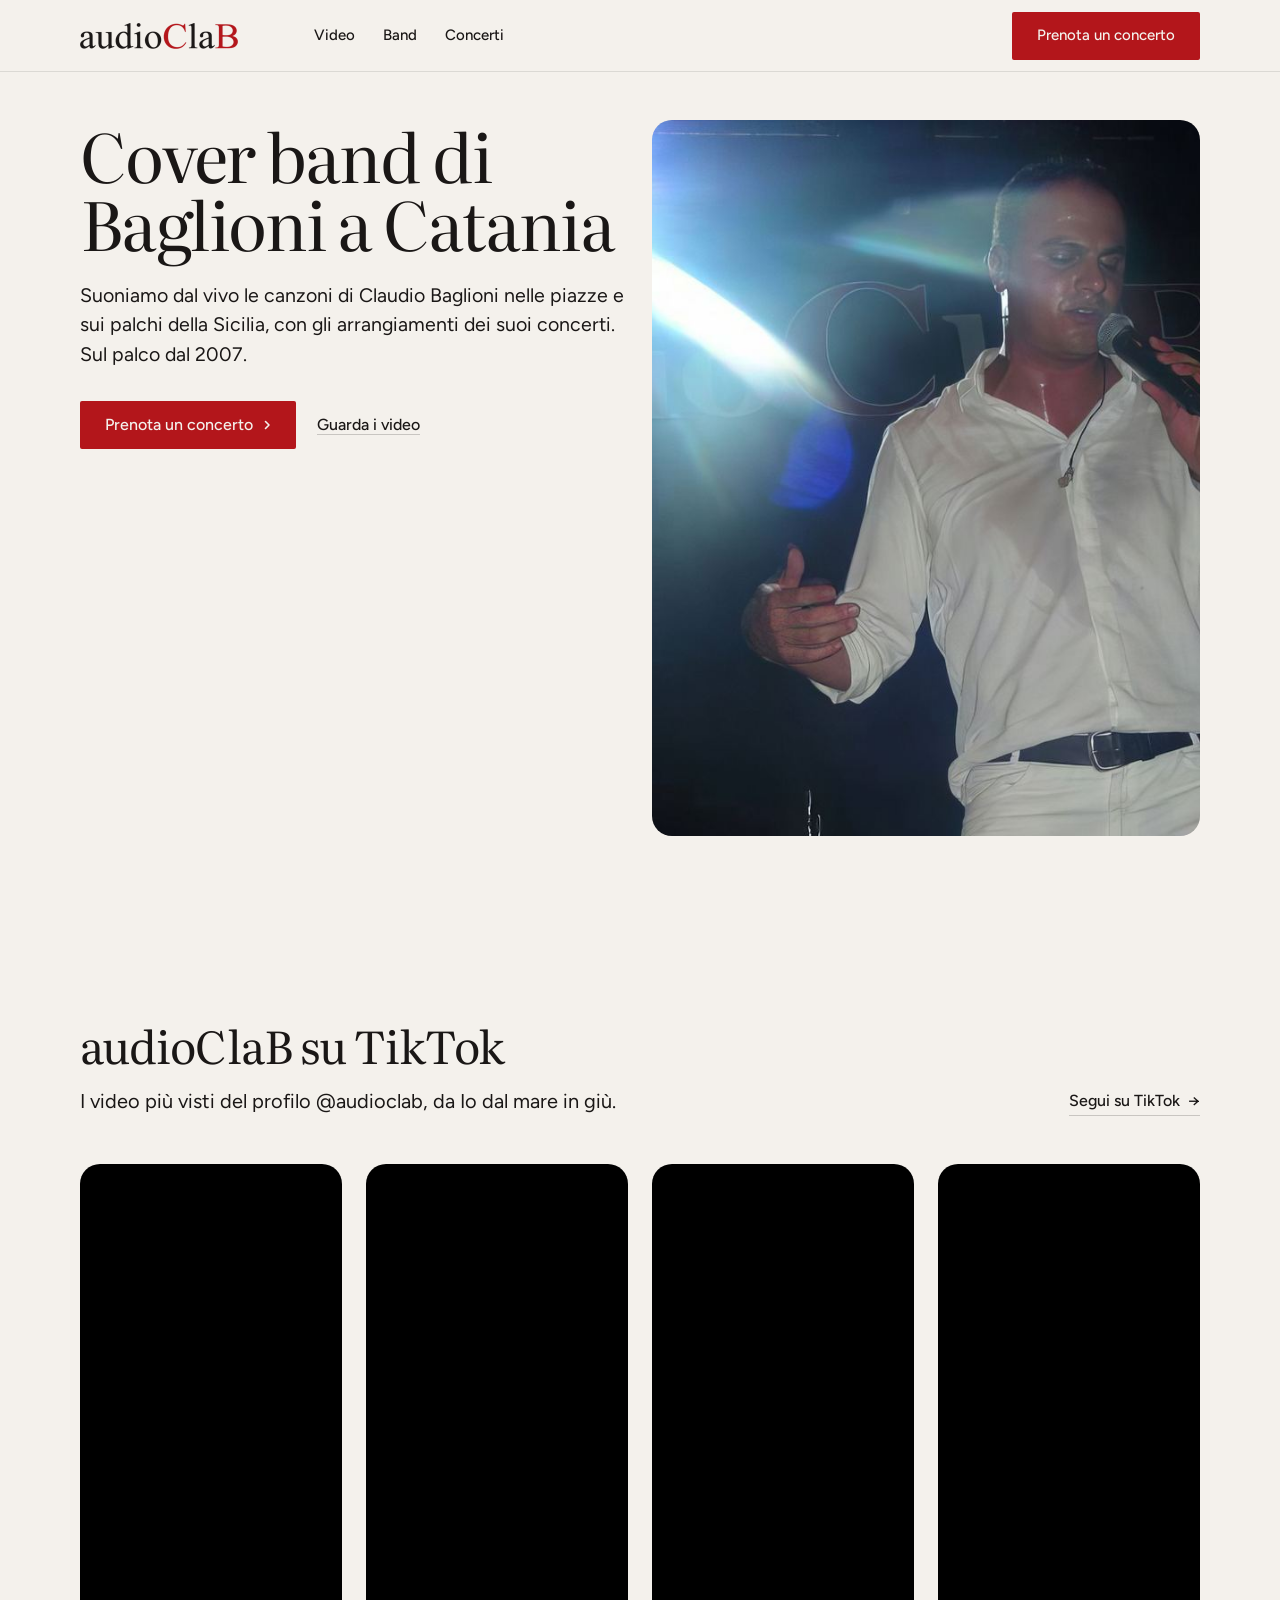
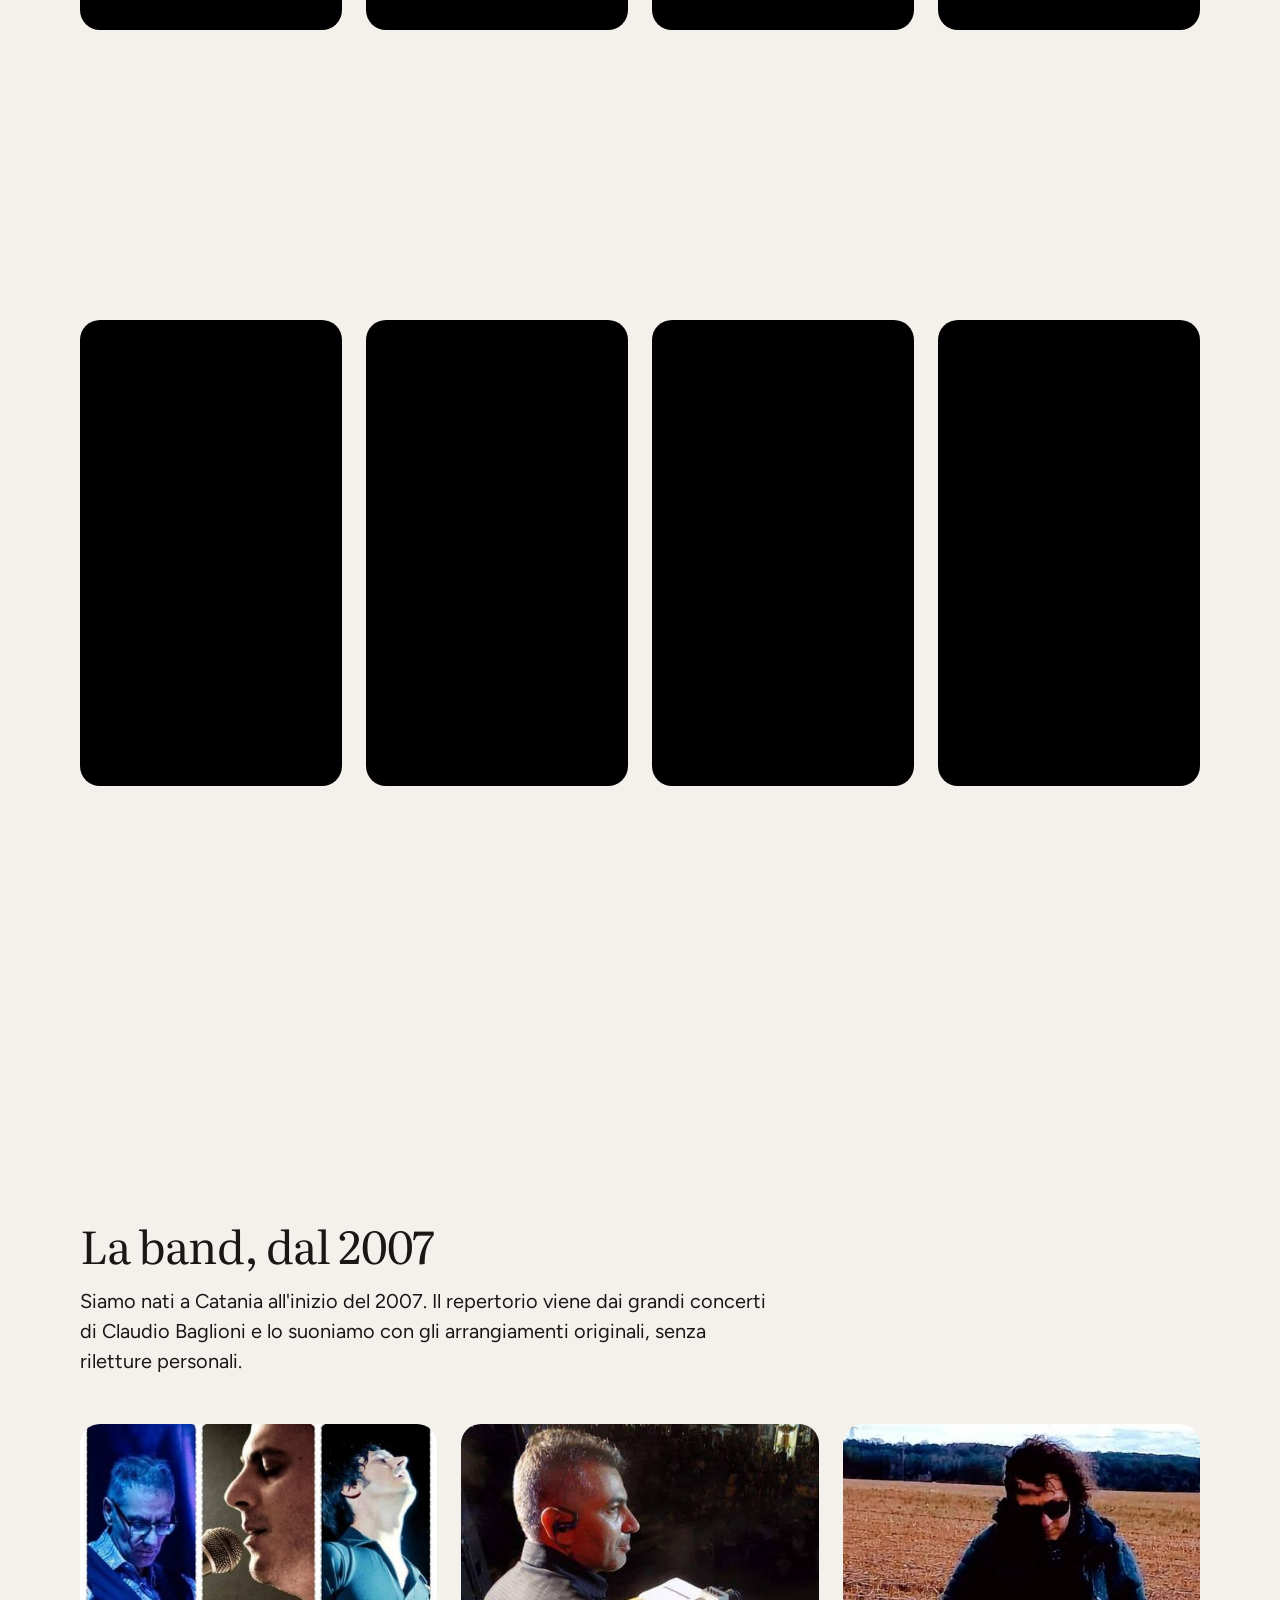
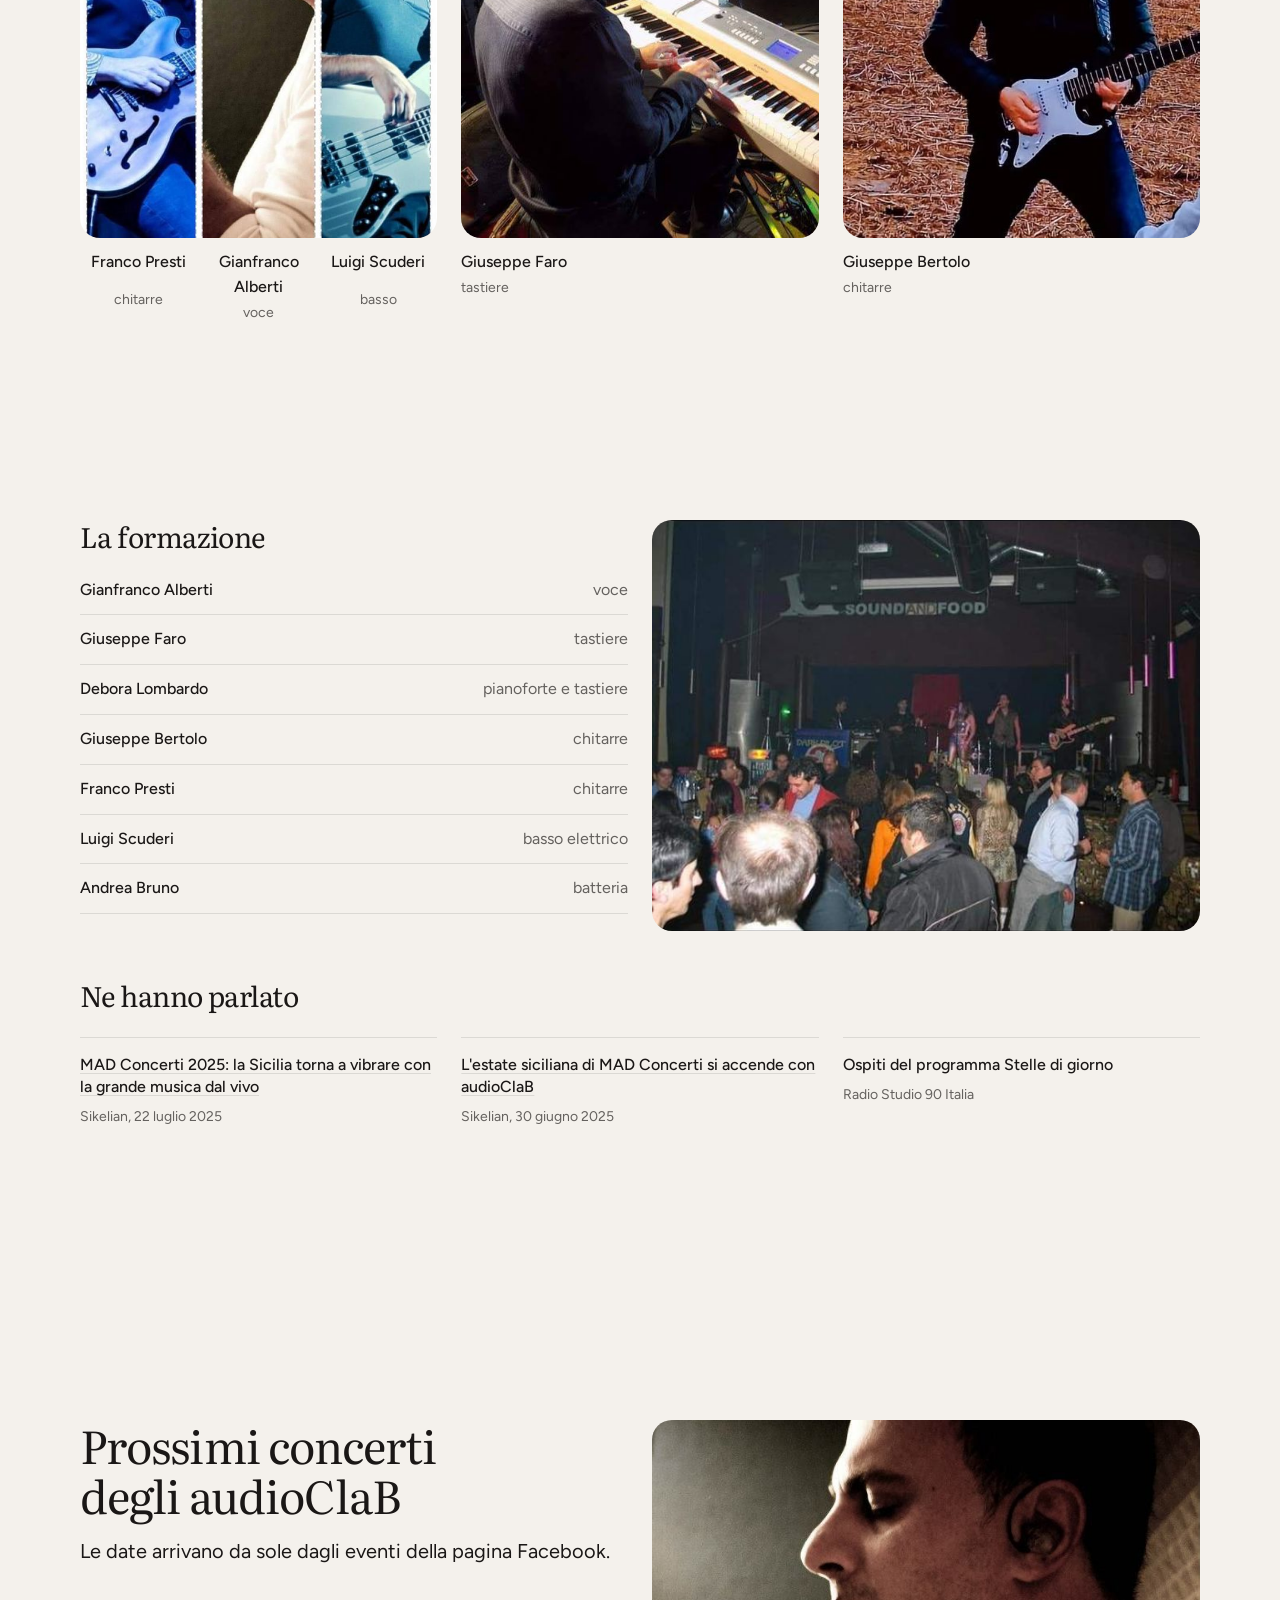
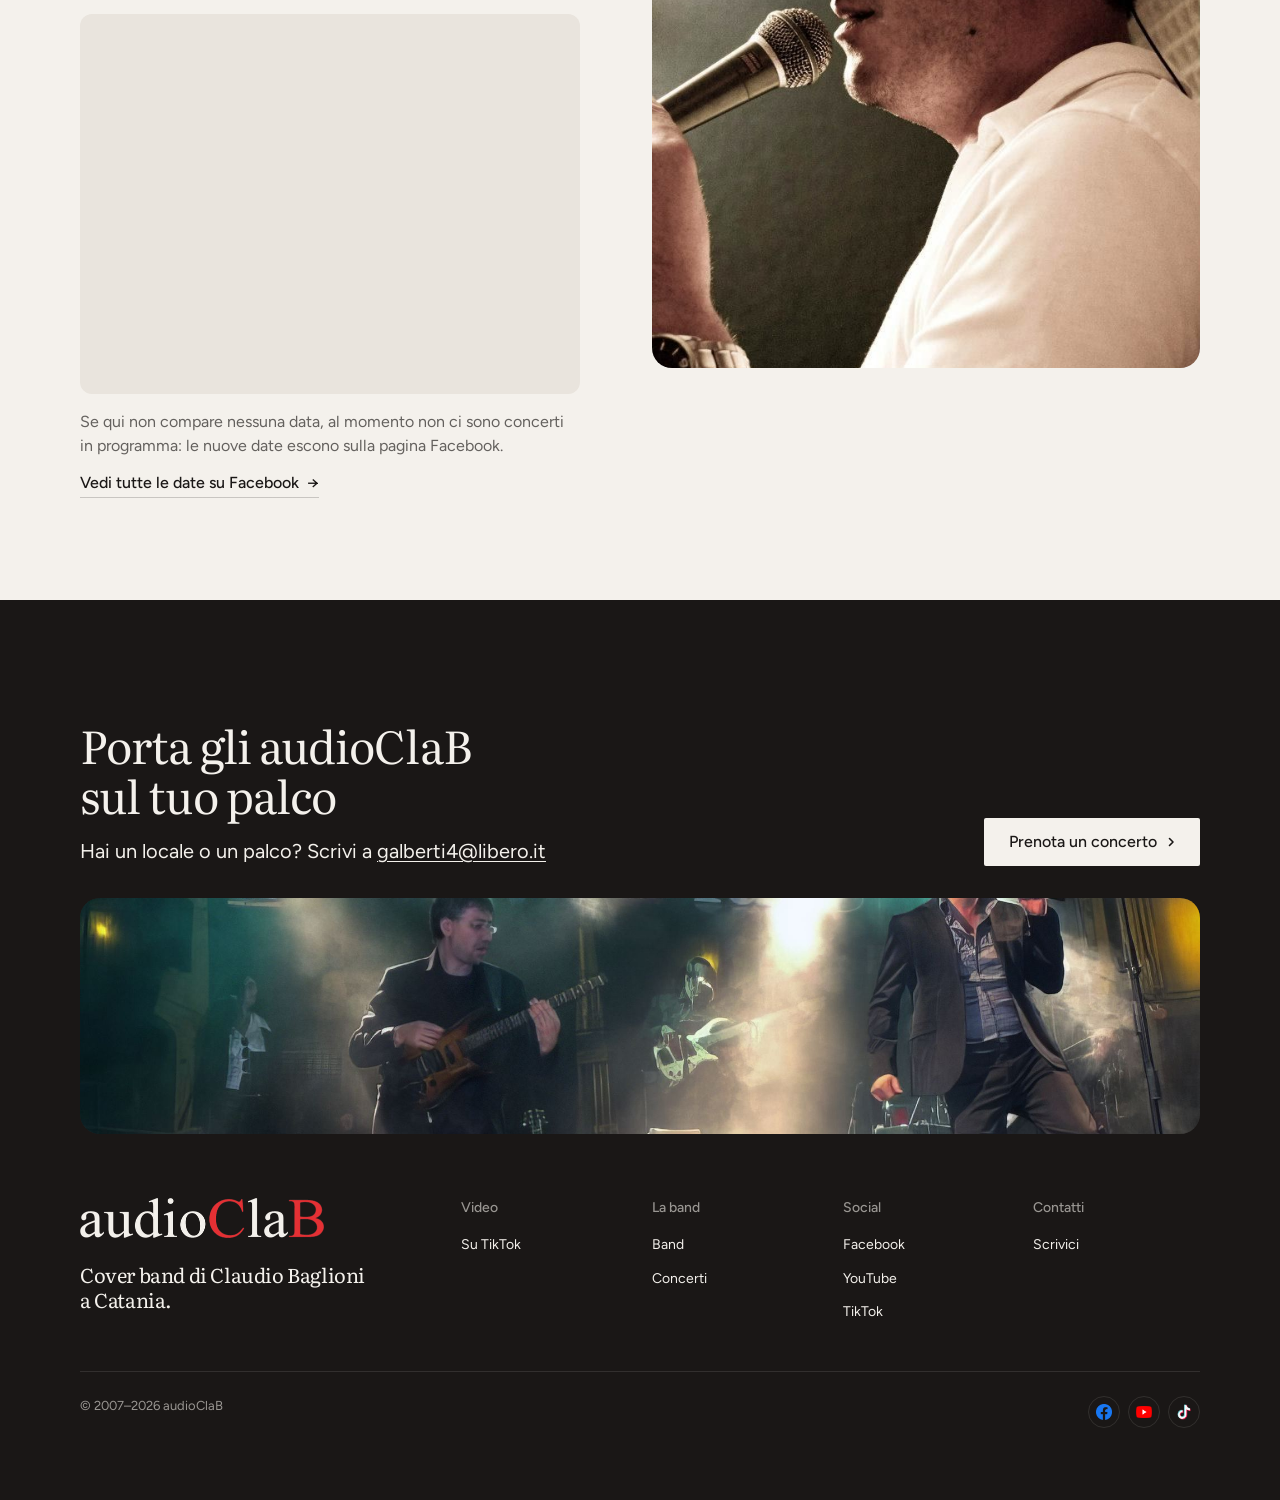
==== commit eab00c73: "Band: tutti i musicisti vicini, ognuno con nome e strumento - Una fila sola: la foto di Franco Prest" ====
--- a/index.html
+++ b/index.html
@@ -99,10 +99,24 @@
           <h2 id="band-h">La band, dal 2007</h2>
           <p>Siamo nati a Catania all'inizio del 2007. Il repertorio viene dai grandi concerti di Claudio Baglioni e lo suoniamo con gli arrangiamenti originali, senza riletture personali.</p>
         </div>
-        <div class="wall">
-          <img class="wall__trio" src="assets/img/band-musicisti.jpg" srcset="assets/img/band-musicisti-600.jpg 600w, assets/img/band-musicisti.jpg 883w" sizes="(min-width: 640px) 44vw, 100vw" width="883" height="1024" alt="Da sinistra: Franco Presti alla chitarra, Gianfranco Alberti alla voce e Luigi Scuderi al basso" loading="lazy" style="object-position: 50% 22%">
-          <img class="wall__pubblico" src="assets/img/concerti-pubblico.jpg" srcset="assets/img/concerti-pubblico-600.jpg 600w, assets/img/concerti-pubblico.jpg 960w" sizes="(min-width: 640px) 44vw, 100vw" width="960" height="728" alt="Il pubblico davanti al palco durante un concerto degli audioClaB" loading="lazy">
-          <p class="wall__nomi" aria-hidden="true"><span>Franco Presti</span><span>Gianfranco Alberti</span><span>Luigi Scuderi</span></p>
+        <!-- i musicisti uno accanto all'altro, ognuno con il nome sotto -->
+        <div class="grid musicisti">
+          <figure class="musicista musicista--trio span-4">
+            <img src="assets/img/band-musicisti.jpg" srcset="assets/img/band-musicisti-600.jpg 600w, assets/img/band-musicisti.jpg 883w" sizes="(min-width: 640px) 30vw, 100vw" width="883" height="1024" alt="Da sinistra: Franco Presti alla chitarra, Gianfranco Alberti alla voce e Luigi Scuderi al basso" loading="lazy">
+            <figcaption class="musicista__trio-nomi">
+              <span><b>Franco Presti</b>chitarre</span>
+              <span><b>Gianfranco Alberti</b>voce</span>
+              <span><b>Luigi Scuderi</b>basso</span>
+            </figcaption>
+          </figure>
+          <figure class="musicista span-4">
+            <img src="assets/img/faro-621.jpg" srcset="assets/img/faro-450.jpg 450w, assets/img/faro-621.jpg 621w" sizes="(min-width: 640px) 30vw, 50vw" width="621" height="720" alt="Giuseppe Faro alle tastiere sul palco, davanti al pubblico" loading="lazy">
+            <figcaption><b>Giuseppe Faro</b>tastiere</figcaption>
+          </figure>
+          <figure class="musicista span-4">
+            <img src="assets/img/bertolo-800.jpg" srcset="assets/img/bertolo-480.jpg 480w, assets/img/bertolo-800.jpg 800w" sizes="(min-width: 640px) 30vw, 50vw" width="800" height="928" alt="Giuseppe Bertolo suona la chitarra elettrica in un campo" loading="lazy">
+            <figcaption><b>Giuseppe Bertolo</b>chitarre</figcaption>
+          </figure>
         </div>
       </div>
       <div class="group">
@@ -119,15 +133,8 @@
               <li><span class="rows__name">Andrea Bruno</span><span class="rows__value">batteria</span></li>
             </ul>
           </div>
-          <div class="span-6 start-7 ritratti">
-            <figure class="ritratto">
-              <img src="assets/img/faro-576.jpg" srcset="assets/img/faro-480.jpg 480w, assets/img/faro-576.jpg 576w" sizes="(min-width: 1024px) 15vw, (min-width: 640px) 30vw, 50vw" width="576" height="720" alt="Giuseppe Faro alle tastiere sul palco, davanti al pubblico" loading="lazy">
-              <figcaption><span class="ritratto__nome">Giuseppe Faro</span><span class="ritratto__ruolo">tastiere, dal vivo</span></figcaption>
-            </figure>
-            <figure class="ritratto">
-              <img src="assets/img/bertolo-800.jpg" srcset="assets/img/bertolo-480.jpg 480w, assets/img/bertolo-800.jpg 800w" sizes="(min-width: 1024px) 15vw, (min-width: 640px) 30vw, 50vw" width="800" height="1000" alt="Giuseppe Bertolo suona la chitarra elettrica in un campo" loading="lazy">
-              <figcaption><span class="ritratto__nome">Giuseppe Bertolo</span><span class="ritratto__ruolo">chitarre</span></figcaption>
-            </figure>
+          <div class="frame frame--photo span-6 start-7 band__pubblico">
+            <img class="frame__img" src="assets/img/concerti-pubblico.jpg" srcset="assets/img/concerti-pubblico-600.jpg 600w, assets/img/concerti-pubblico.jpg 960w" sizes="(min-width: 640px) 44vw, 100vw" width="960" height="728" alt="Il pubblico davanti al palco durante un concerto degli audioClaB" loading="lazy">
           </div>
         </div>
         <div class="stampa">
--- a/style.css
+++ b/style.css
@@ -14,14 +14,6 @@
 /* foto delle sezioni */
 .concerti__photo { --ratio: 100%; }
 
-/* la band: un muro di due foto, 2px tra l'una e l'altra */
-.wall { display: grid; grid-template-columns: repeat(2, minmax(0, 1fr)); grid-template-areas: "trio pubblico" "nomi ."; column-gap: 2px; }
-.wall > img { width: 100%; aspect-ratio: 4 / 3; height: auto; object-fit: cover; display: block; }
-.wall__trio { grid-area: trio; border-radius: var(--r-lg) 0 0 var(--r-lg); }
-.wall__pubblico { grid-area: pubblico; border-radius: 0 var(--r-lg) var(--r-lg) 0; }
-/* i nomi sotto ciascuno dei tre musicisti della prima foto */
-.wall__nomi { grid-area: nomi; margin: var(--s-3) 0 0; display: grid; grid-template-columns: repeat(3, minmax(0, 1fr)); text-align: center; font-size: var(--t-small); font-weight: 500; color: var(--ink); }
-
 /* cornici dei video TikTok: senza bordo, fondo nero */
 .frame--video { padding: 0; border: 0; background: #000; overflow: hidden; }
 
@@ -30,16 +22,6 @@
 
 /* tablet (schermi alti): gli split restano affiancati e le immagini prendono l'altezza dello schermo,
    così ogni sezione riempie il suo schermo senza sforare */
-@media (min-width: 640px) and (max-width: 1023px) {
-  .wall > img { aspect-ratio: 883 / 1024; }
-}
-@media (max-width: 639px) {
-  .wall { grid-template-columns: 1fr; grid-template-areas: "trio" "nomi" "pubblico"; row-gap: 2px; }
-  .wall__trio { border-radius: var(--r-lg); }
-  .wall__pubblico { margin-top: var(--s-4); border-radius: var(--r-lg); }
-  .wall__nomi { margin-bottom: 0; }
-  #band .group + .group { margin-top: var(--s-7); }
-}
 
 /* concerti: il widget eventi di Facebook */
 .fb-eventi { width: 100%; max-width: 500px; min-height: 380px; border-radius: var(--r-md); overflow: hidden; background: var(--surface); }
@@ -66,14 +48,23 @@
 .rows--compact > li { padding-block: var(--s-3); }
 .rows--compact > li:first-child { padding-top: 0; }
 .rows--compact .rows__value { color: var(--muted); white-space: nowrap; font-variant-numeric: tabular-nums; }
-/* i ritratti dei musicisti: due affiancati accanto alla formazione */
-.ritratti { display: grid; grid-template-columns: repeat(2, minmax(0, 1fr)); gap: var(--gutter); align-content: start; }
-.ritratto { margin: 0; display: grid; gap: var(--s-3); align-content: start; }
-.ritratto > img { width: 100%; aspect-ratio: 4 / 5; height: auto; object-fit: cover; border-radius: var(--r-lg); display: block; transition: transform 300ms cubic-bezier(.23, 1, .32, 1); }
-.ritratto figcaption { display: grid; gap: 2px; }
-.ritratto__nome { font-weight: 500; font-size: var(--t-card); }
-.ritratto__ruolo { color: var(--muted); }
-/* gli articoli: tre colonne sotto i ritratti */
+/* i musicisti uno accanto all'altro: la foto dei tre, poi Faro e Bertolo, tutte alte uguali */
+.musicisti { align-items: start; }
+.musicista { margin: 0; display: grid; gap: var(--s-3); }
+.musicista > img { width: 100%; height: auto; aspect-ratio: 883 / 1024; object-fit: cover; border-radius: var(--r-lg); display: block; }
+.musicista figcaption, .musicista__trio-nomi > span { display: grid; gap: 2px; color: var(--muted); font-size: var(--t-small); }
+.musicista b { font-weight: 500; font-size: var(--t-body); color: var(--ink); }
+.musicista__trio-nomi { display: grid; grid-template-columns: repeat(3, minmax(0, 1fr)); text-align: center; }
+.musicista__trio-nomi > span { justify-items: center; }
+.band__pubblico { --ratio: 75%; }
+@media (min-width: 640px) and (max-width: 1023px) { .grid.musicisti > .musicista { grid-column: auto / span 4; } }
+@media (max-width: 639px) {
+  #band .group + .group { margin-top: var(--s-7); }
+  .grid.musicisti { row-gap: var(--s-5); }
+  .grid.musicisti > .musicista { grid-column: auto / span 6; }
+  .grid.musicisti > .musicista--trio { grid-column: 1 / -1; }
+}
+/* gli articoli: tre colonne sotto la formazione */
 .stampa { margin-top: var(--s-7); }
 .stampa__lista { list-style: none; margin: 0; padding: 0; display: grid; grid-template-columns: repeat(3, minmax(0, 1fr)); gap: var(--gutter); }
 .stampa__lista > li { display: grid; gap: var(--s-2); align-content: start; padding-top: var(--s-4); border-top: 1px solid var(--line); }
@@ -91,7 +82,7 @@
   .band__info > .band__formazione { grid-column: 1 / -1; }
   .band__formazione .rows--compact { columns: 2; column-gap: var(--gutter); }
   .band__formazione .rows--compact > li { break-inside: avoid; }
-  .grid.band__info > .ritratti { grid-column: 1 / -1; }
+  .grid.band__info > .band__pubblico { grid-column: 1 / -1; }
   #concerti .grid--top > * { grid-column: auto / span 6; }
 }
 @media (max-width: 639px) {
@@ -101,7 +92,6 @@
   main > #video.g2 > .wrap { display: block; }
   #tiktok-2 { margin-top: var(--gutter); }
   .band__info { row-gap: var(--s-6); }
-  .ritratti { grid-template-columns: repeat(2, minmax(0, 1fr)); }
   .stampa__lista { grid-template-columns: 1fr; }
   .concerti__photo { --ratio: 75%; }
 }
@@ -139,5 +129,4 @@
 }
 
 @media (prefers-reduced-motion: reduce) {
-  .stampa__lista a, .ritratto > img { transition: none; }
-}
+  .stampa__lista a, }
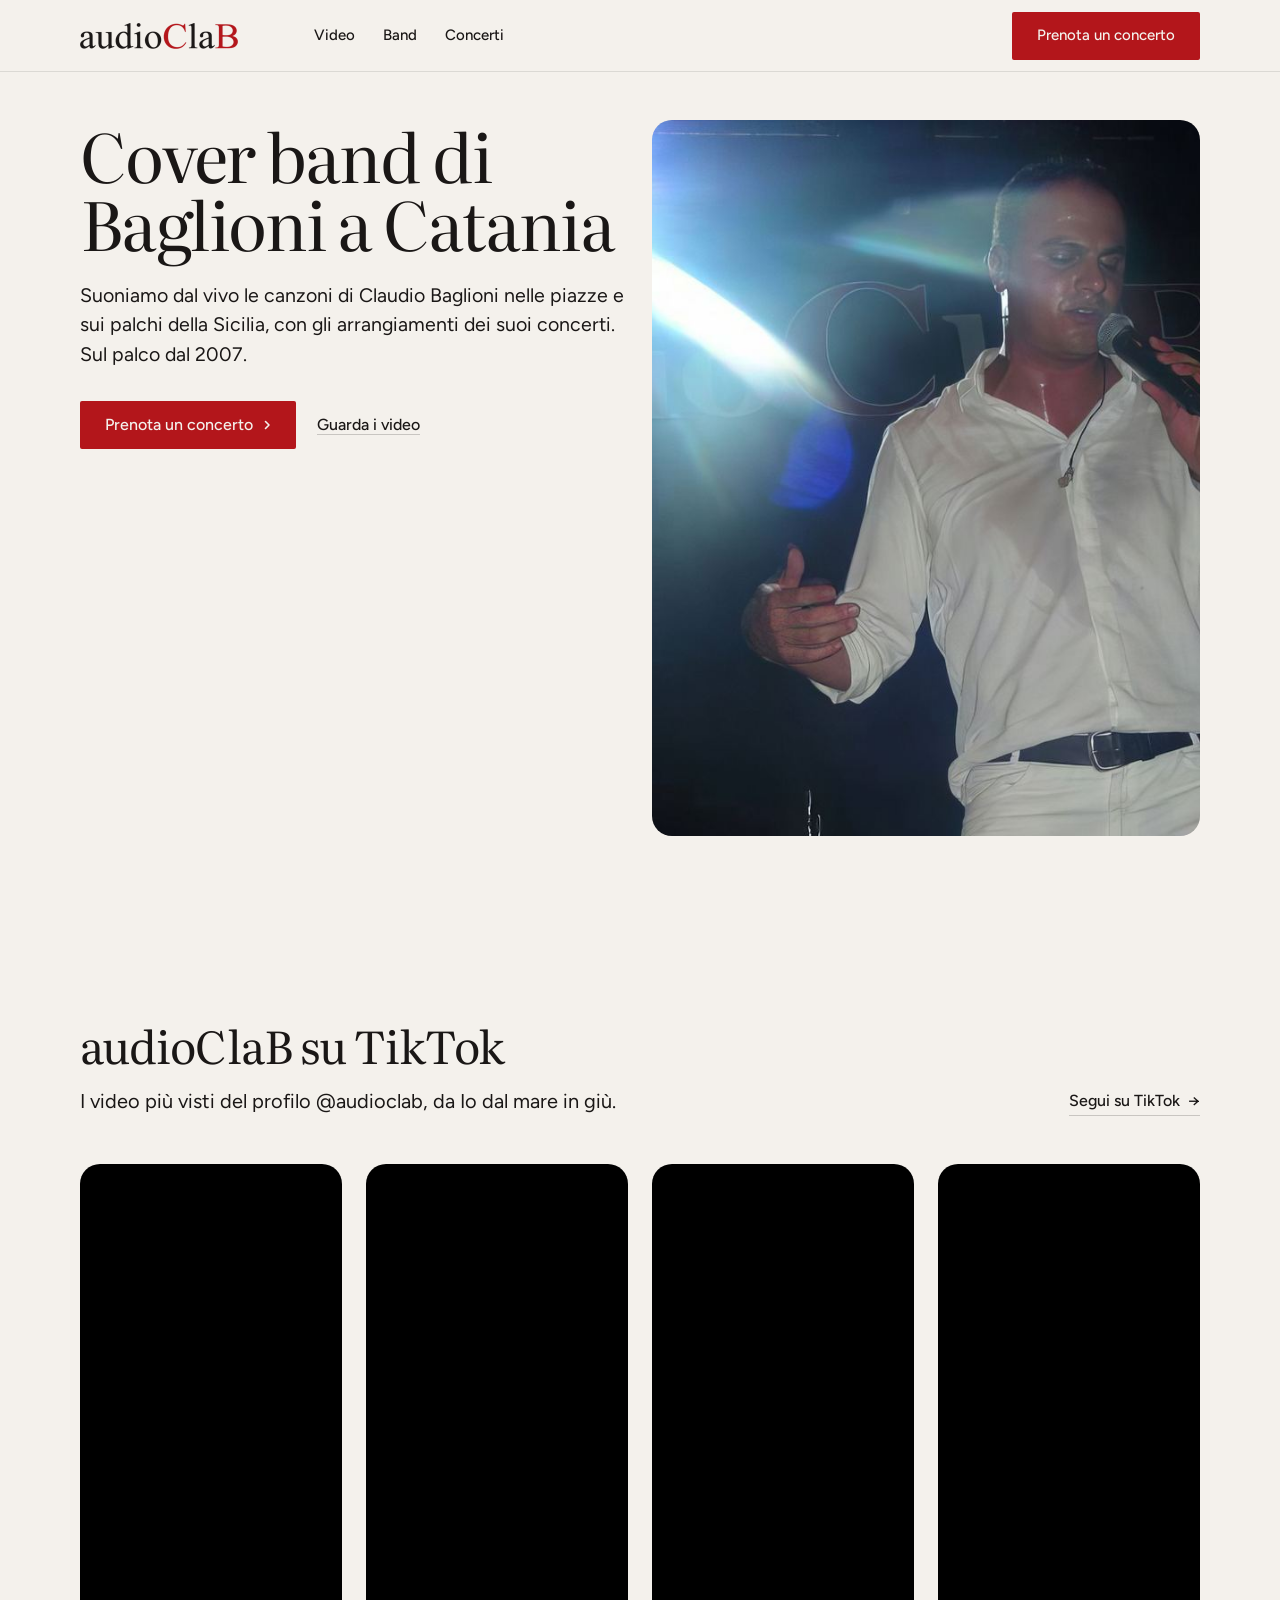
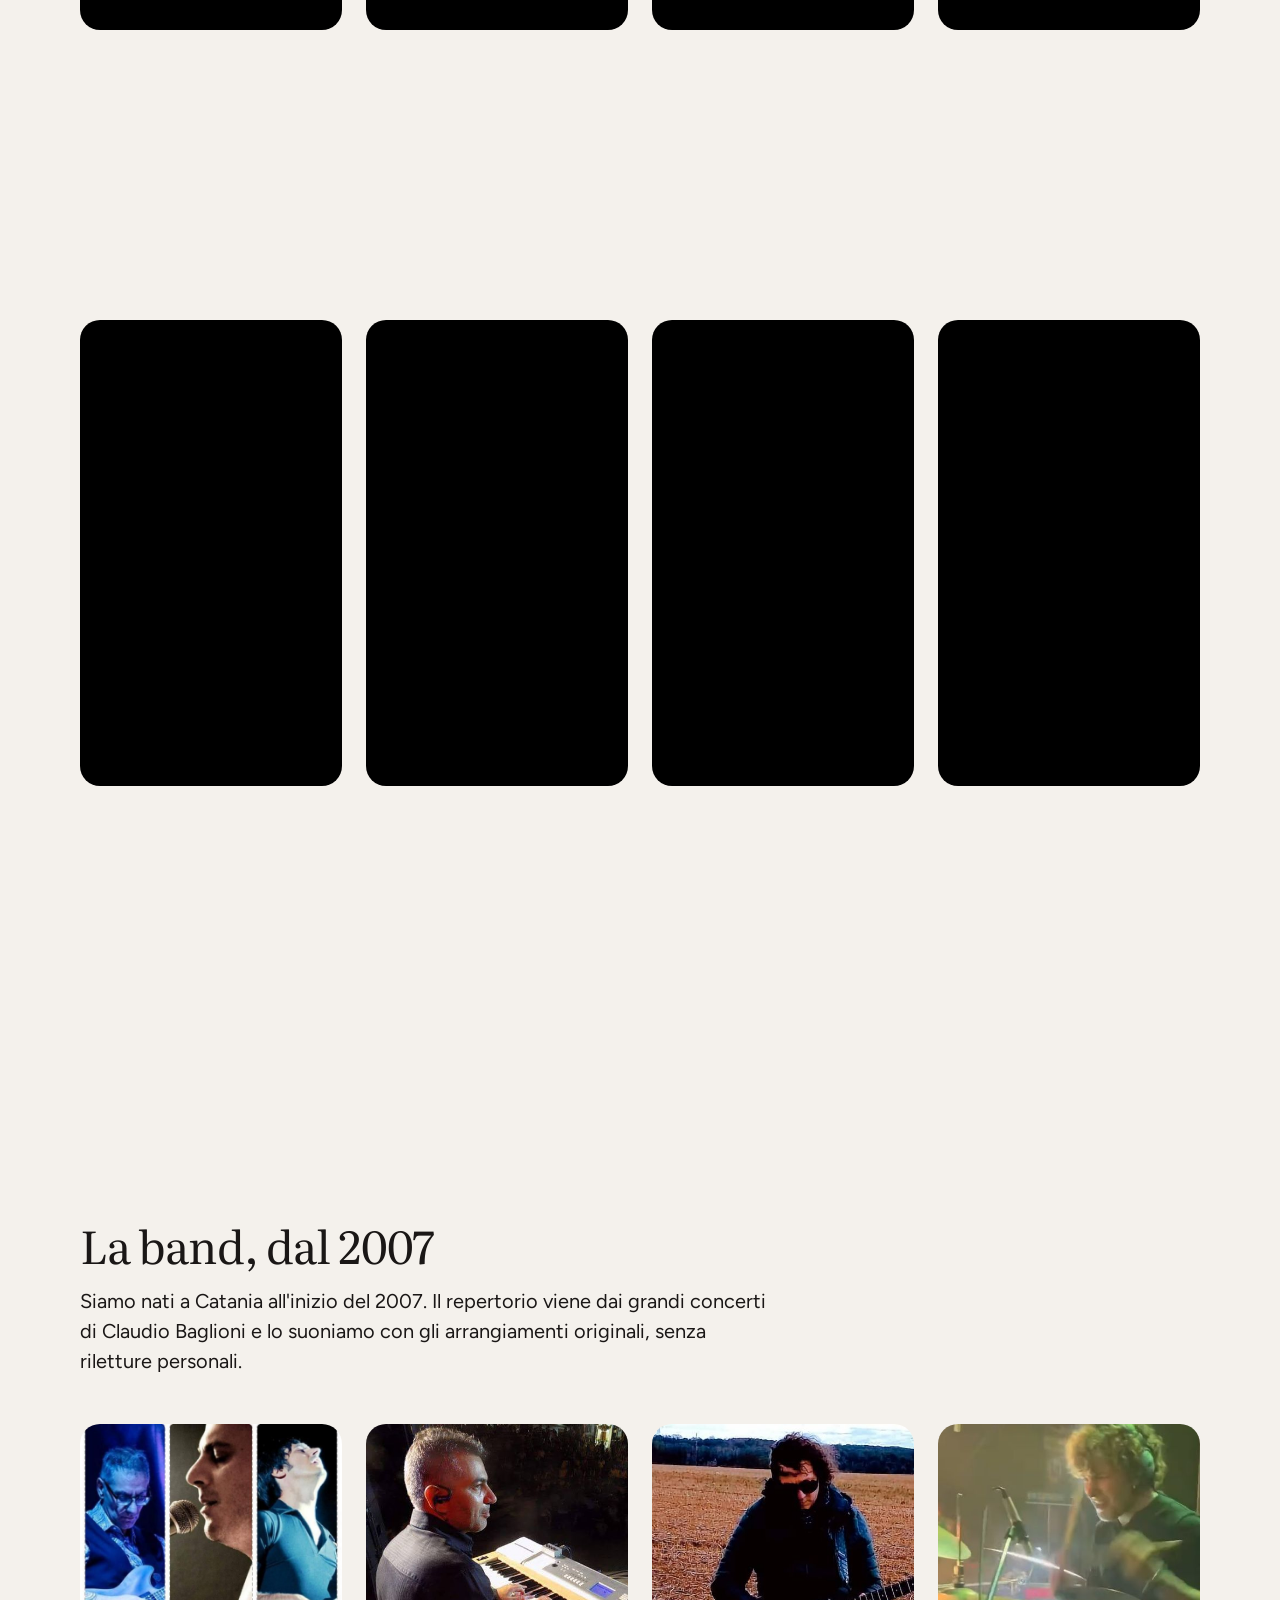
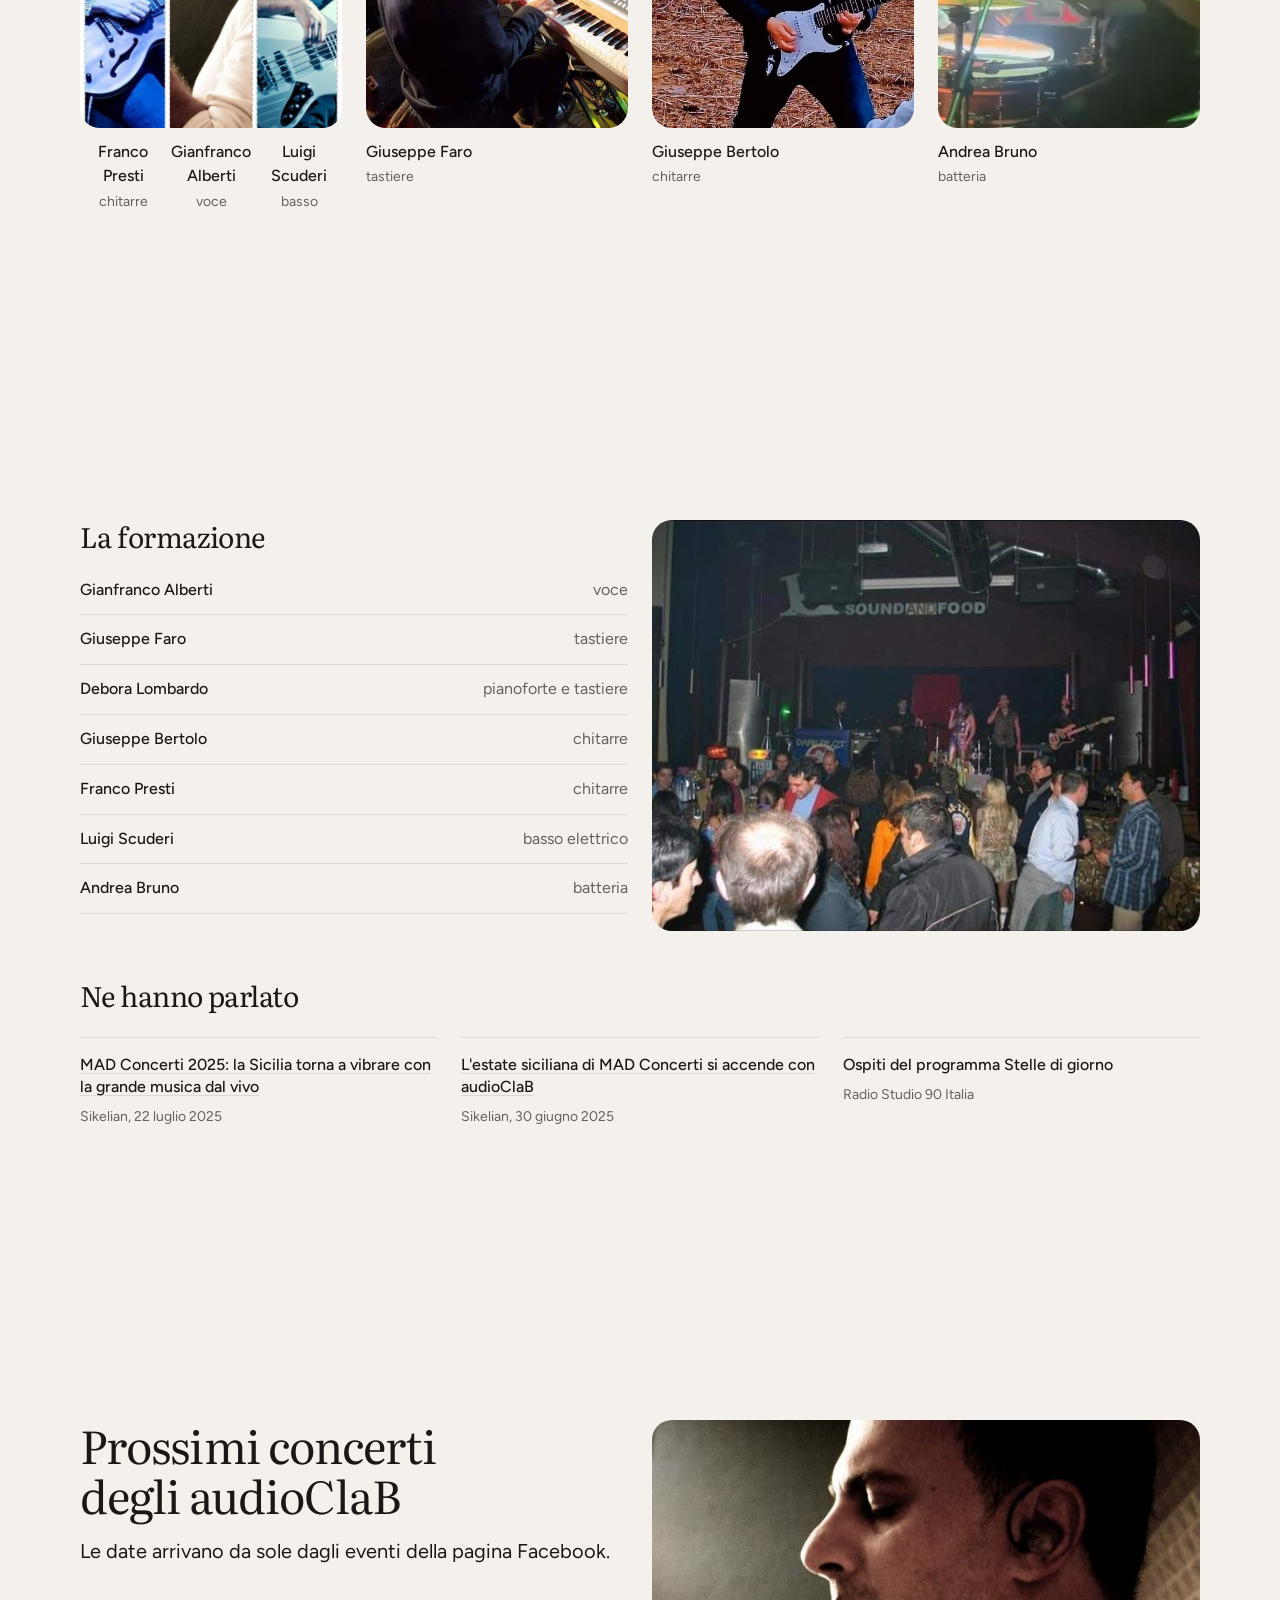
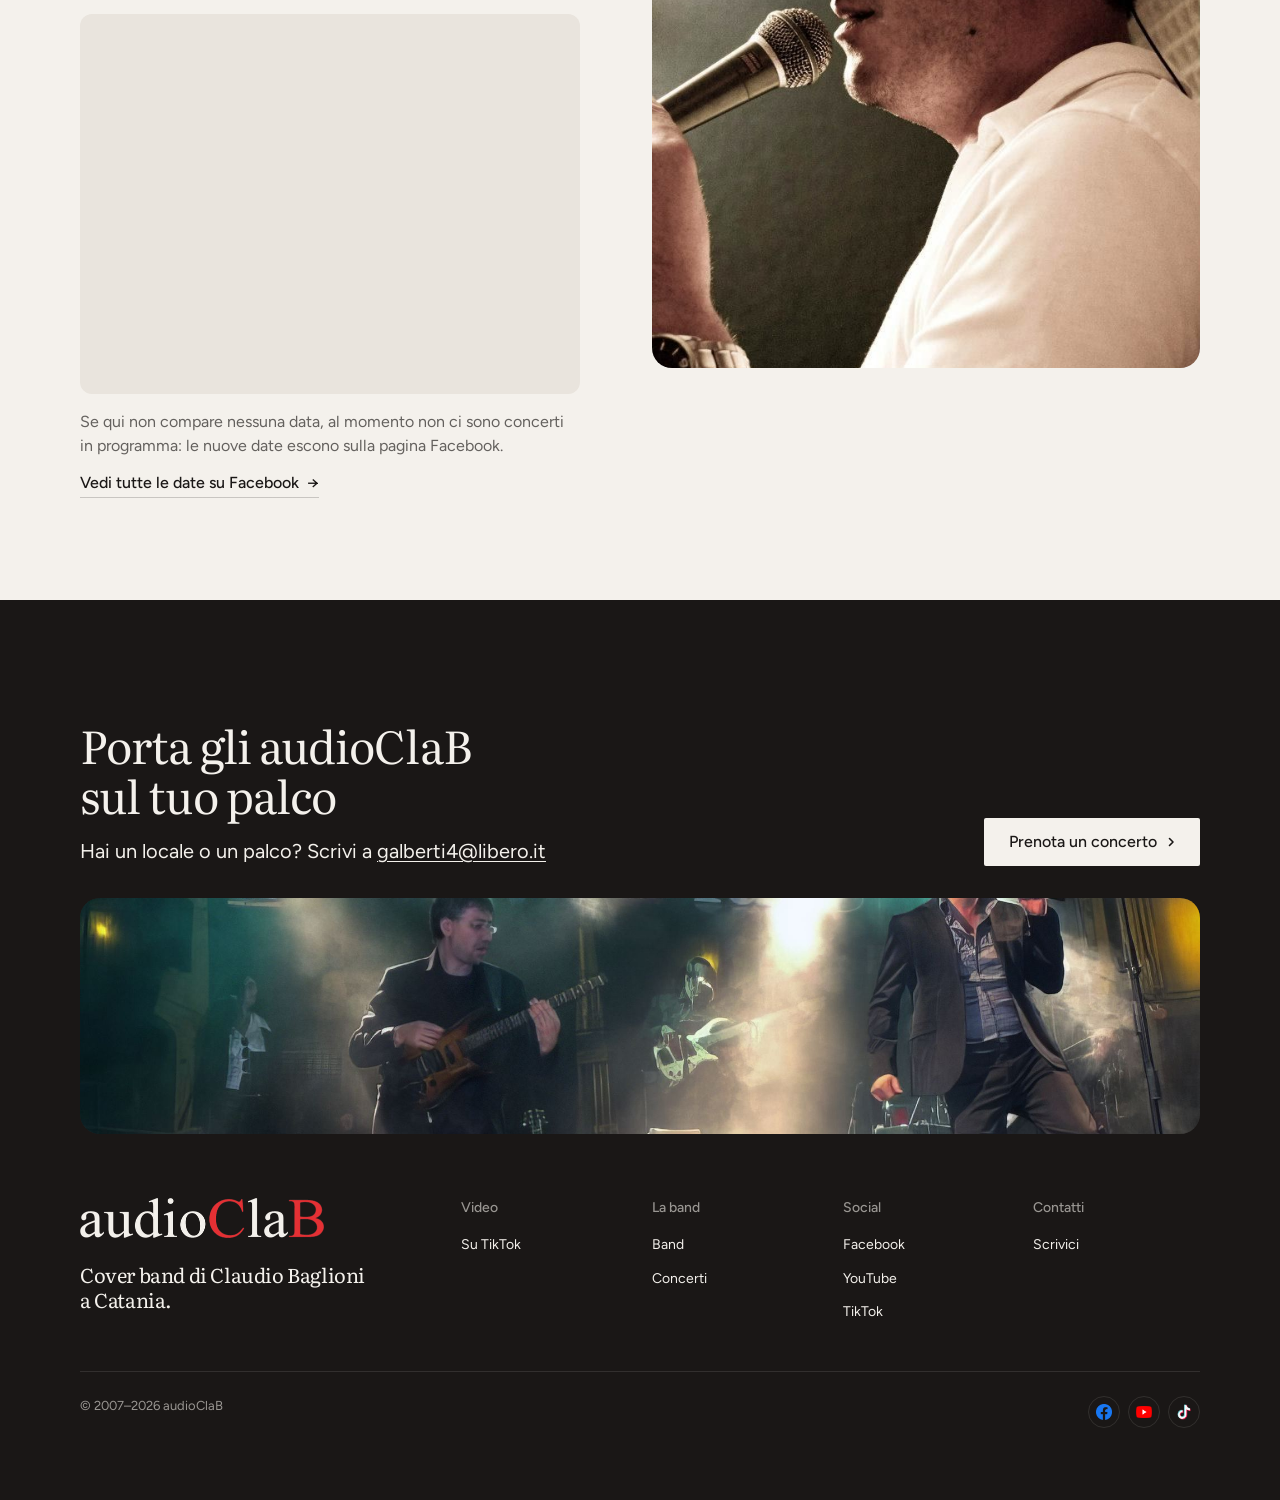
==== commit 9c7da9cb: "Band: aggiunta la foto di Andrea Bruno alla batteria - Ritagliata dallo screenshot di Instagram senz" ====
--- a/index.html
+++ b/index.html
@@ -101,21 +101,25 @@
         </div>
         <!-- i musicisti uno accanto all'altro, ognuno con il nome sotto -->
         <div class="grid musicisti">
-          <figure class="musicista musicista--trio span-4">
-            <img src="assets/img/band-musicisti.jpg" srcset="assets/img/band-musicisti-600.jpg 600w, assets/img/band-musicisti.jpg 883w" sizes="(min-width: 640px) 30vw, 100vw" width="883" height="1024" alt="Da sinistra: Franco Presti alla chitarra, Gianfranco Alberti alla voce e Luigi Scuderi al basso" loading="lazy">
+          <figure class="musicista musicista--trio span-3">
+            <img src="assets/img/band-musicisti.jpg" srcset="assets/img/band-musicisti-600.jpg 600w, assets/img/band-musicisti.jpg 883w" sizes="(min-width: 640px) 23vw, 100vw" width="883" height="1024" alt="Da sinistra: Franco Presti alla chitarra, Gianfranco Alberti alla voce e Luigi Scuderi al basso" loading="lazy">
             <figcaption class="musicista__trio-nomi">
               <span><b>Franco Presti</b>chitarre</span>
               <span><b>Gianfranco Alberti</b>voce</span>
               <span><b>Luigi Scuderi</b>basso</span>
             </figcaption>
           </figure>
-          <figure class="musicista span-4">
-            <img src="assets/img/faro-621.jpg" srcset="assets/img/faro-450.jpg 450w, assets/img/faro-621.jpg 621w" sizes="(min-width: 640px) 30vw, 50vw" width="621" height="720" alt="Giuseppe Faro alle tastiere sul palco, davanti al pubblico" loading="lazy">
+          <figure class="musicista span-3">
+            <img src="assets/img/faro-621.jpg" srcset="assets/img/faro-450.jpg 450w, assets/img/faro-621.jpg 621w" sizes="(min-width: 640px) 23vw, 50vw" width="621" height="720" alt="Giuseppe Faro alle tastiere sul palco, davanti al pubblico" loading="lazy">
             <figcaption><b>Giuseppe Faro</b>tastiere</figcaption>
           </figure>
-          <figure class="musicista span-4">
-            <img src="assets/img/bertolo-800.jpg" srcset="assets/img/bertolo-480.jpg 480w, assets/img/bertolo-800.jpg 800w" sizes="(min-width: 640px) 30vw, 50vw" width="800" height="928" alt="Giuseppe Bertolo suona la chitarra elettrica in un campo" loading="lazy">
+          <figure class="musicista span-3">
+            <img src="assets/img/bertolo-800.jpg" srcset="assets/img/bertolo-480.jpg 480w, assets/img/bertolo-800.jpg 800w" sizes="(min-width: 640px) 23vw, 50vw" width="800" height="928" alt="Giuseppe Bertolo suona la chitarra elettrica in un campo" loading="lazy">
             <figcaption><b>Giuseppe Bertolo</b>chitarre</figcaption>
+          </figure>
+          <figure class="musicista span-3">
+            <img src="assets/img/bruno-800.jpg" srcset="assets/img/bruno-480.jpg 480w, assets/img/bruno-800.jpg 800w" sizes="(min-width: 640px) 23vw, 50vw" width="800" height="928" alt="Andrea Bruno alla batteria durante un concerto" loading="lazy">
+            <figcaption><b>Andrea Bruno</b>batteria</figcaption>
           </figure>
         </div>
       </div>
--- a/style.css
+++ b/style.css
@@ -57,7 +57,8 @@
 .musicista__trio-nomi { display: grid; grid-template-columns: repeat(3, minmax(0, 1fr)); text-align: center; }
 .musicista__trio-nomi > span { justify-items: center; }
 .band__pubblico { --ratio: 75%; }
-@media (min-width: 640px) and (max-width: 1023px) { .grid.musicisti > .musicista { grid-column: auto / span 4; } }
+/* tablet: due per riga (la foto dei tre accanto a Faro, poi Bertolo e Bruno), così i tre nomi stanno larghi */
+@media (min-width: 640px) and (max-width: 1023px) { .grid.musicisti > .musicista { grid-column: auto / span 6; } .grid.musicisti { row-gap: var(--s-5); } }
 @media (max-width: 639px) {
   #band .group + .group { margin-top: var(--s-7); }
   .grid.musicisti { row-gap: var(--s-5); }
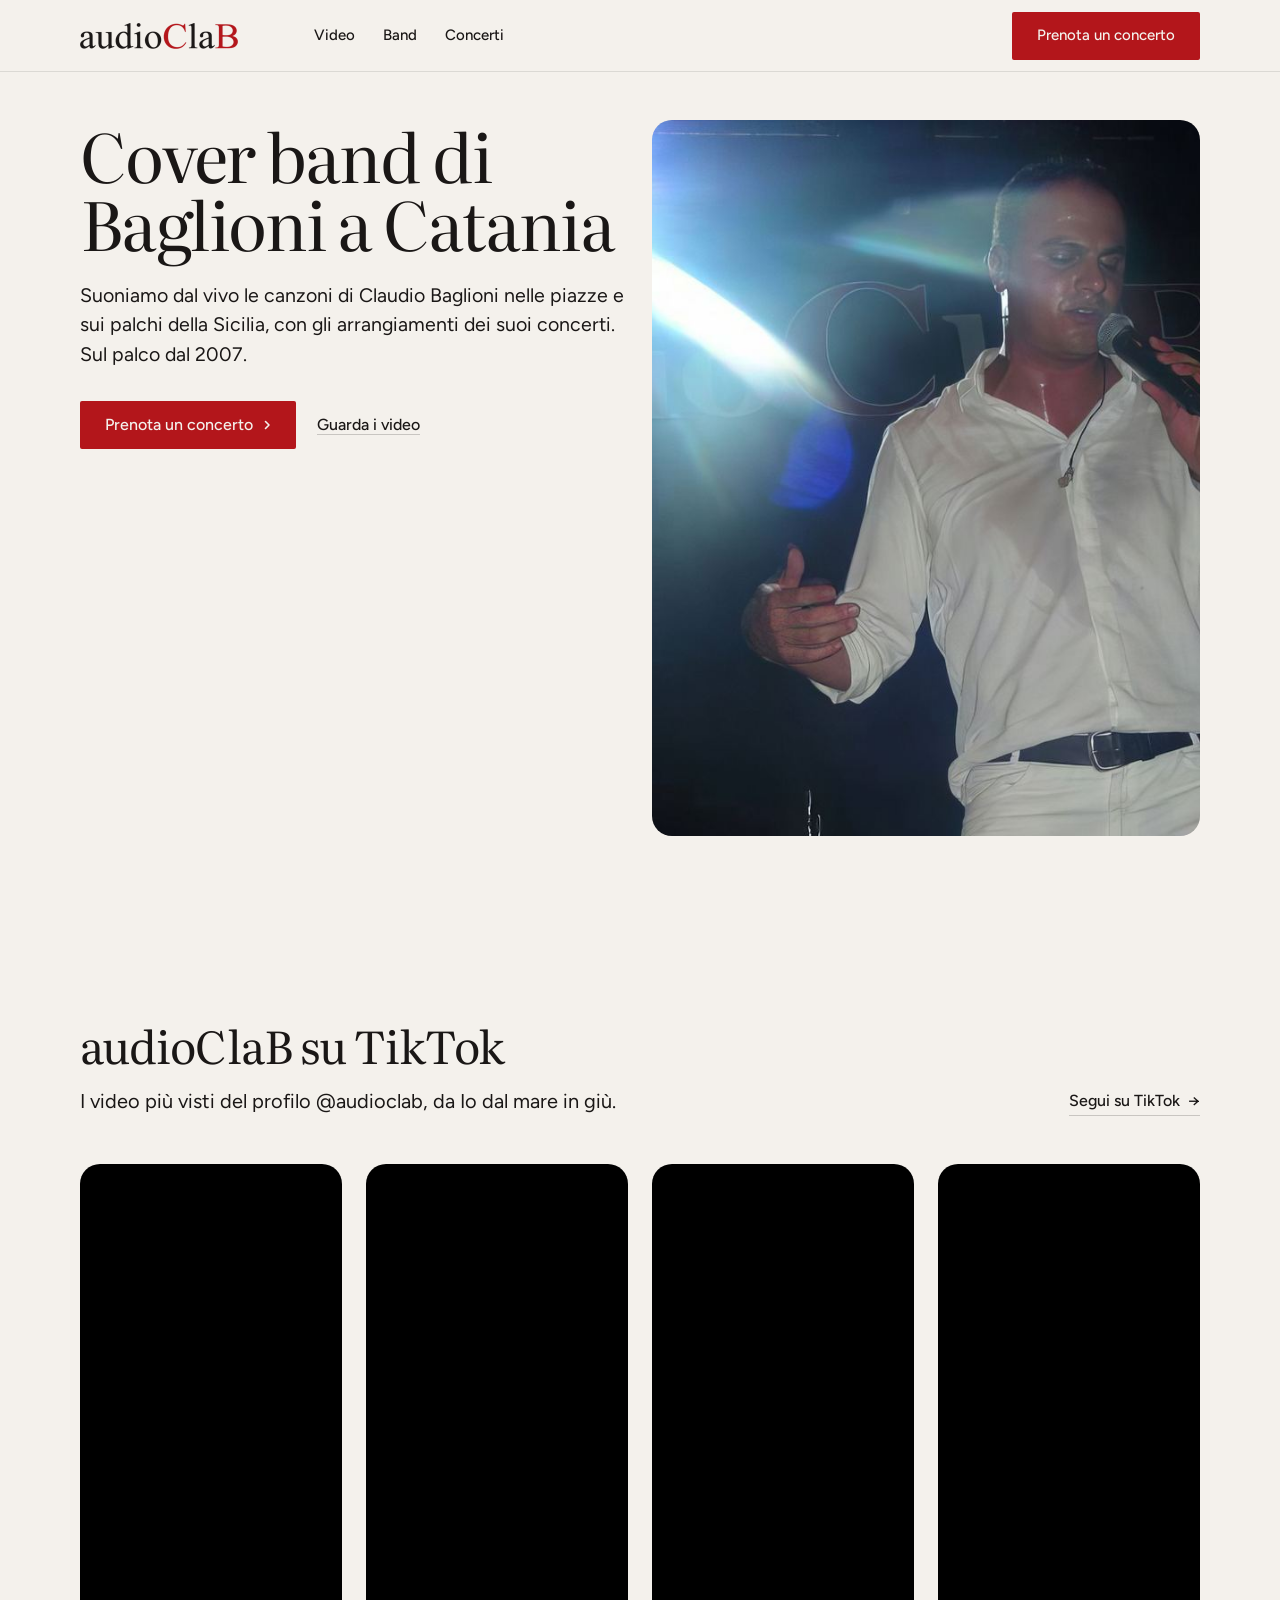
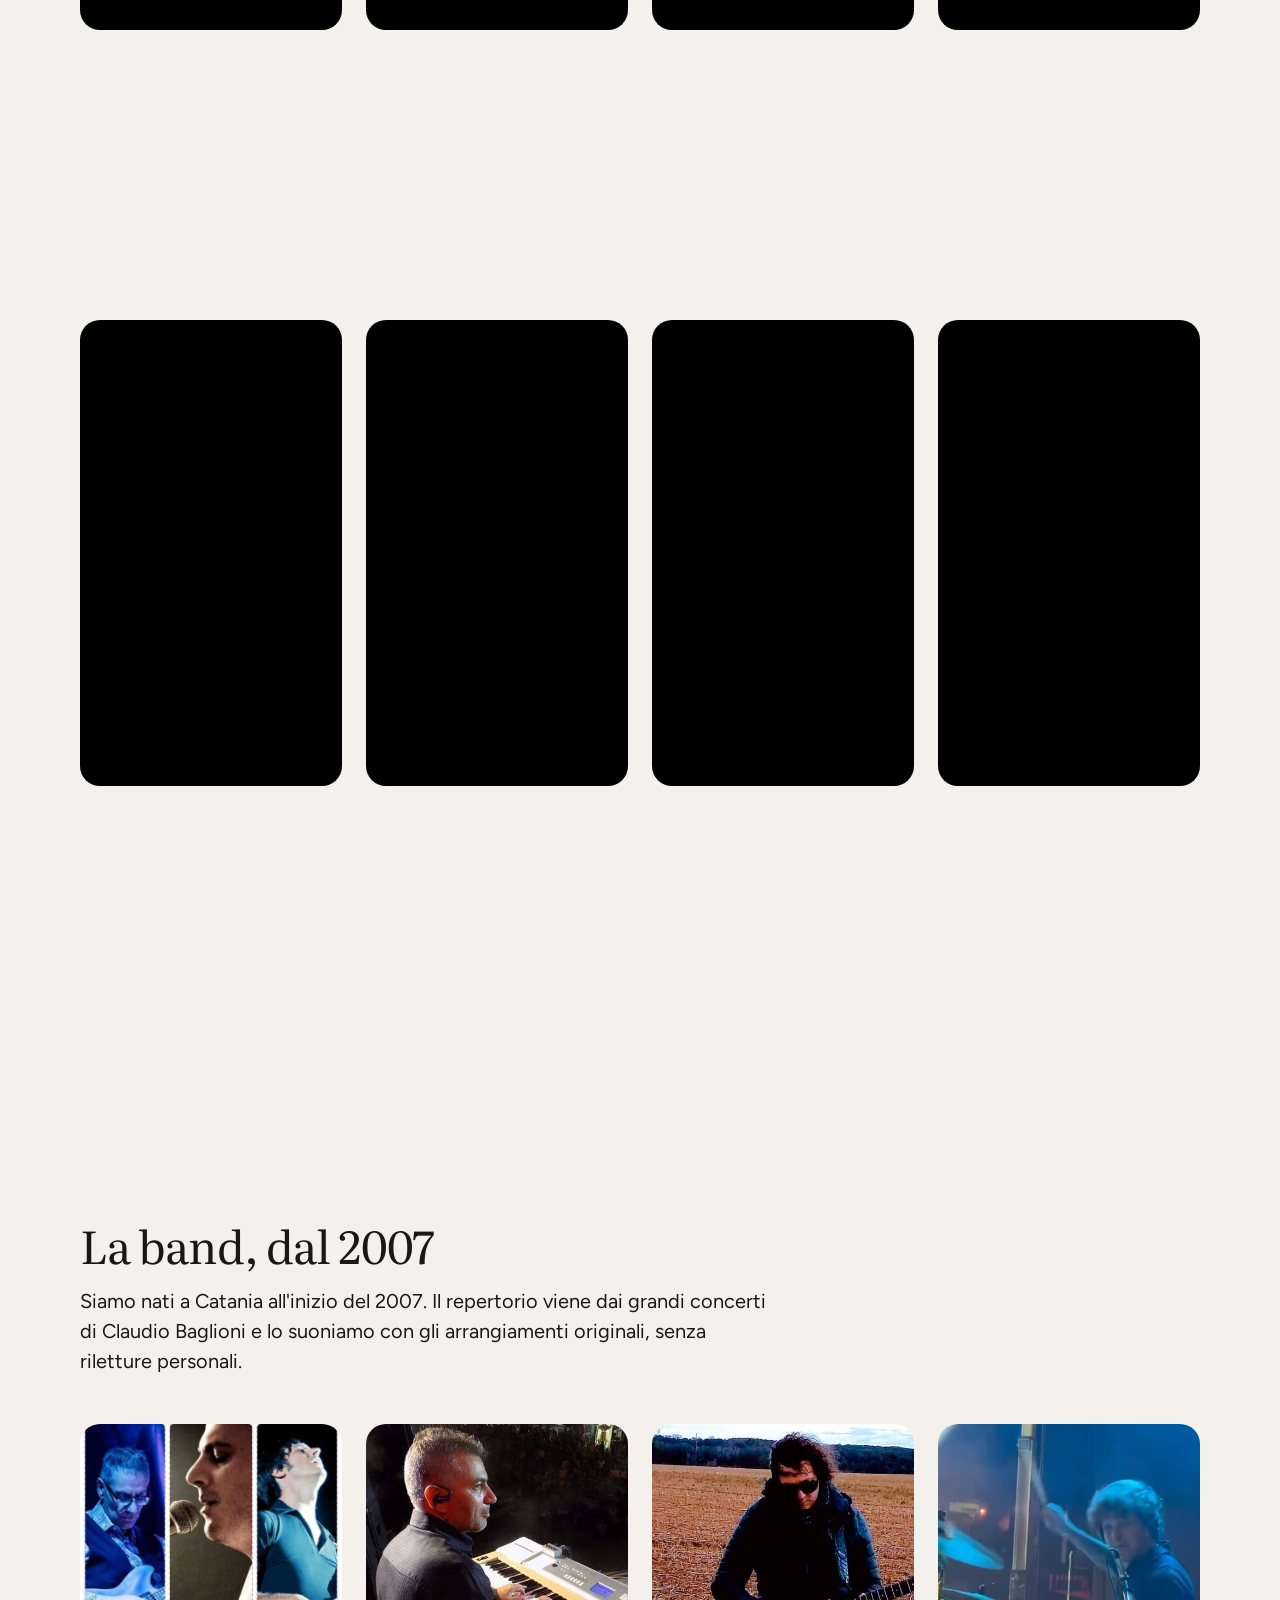
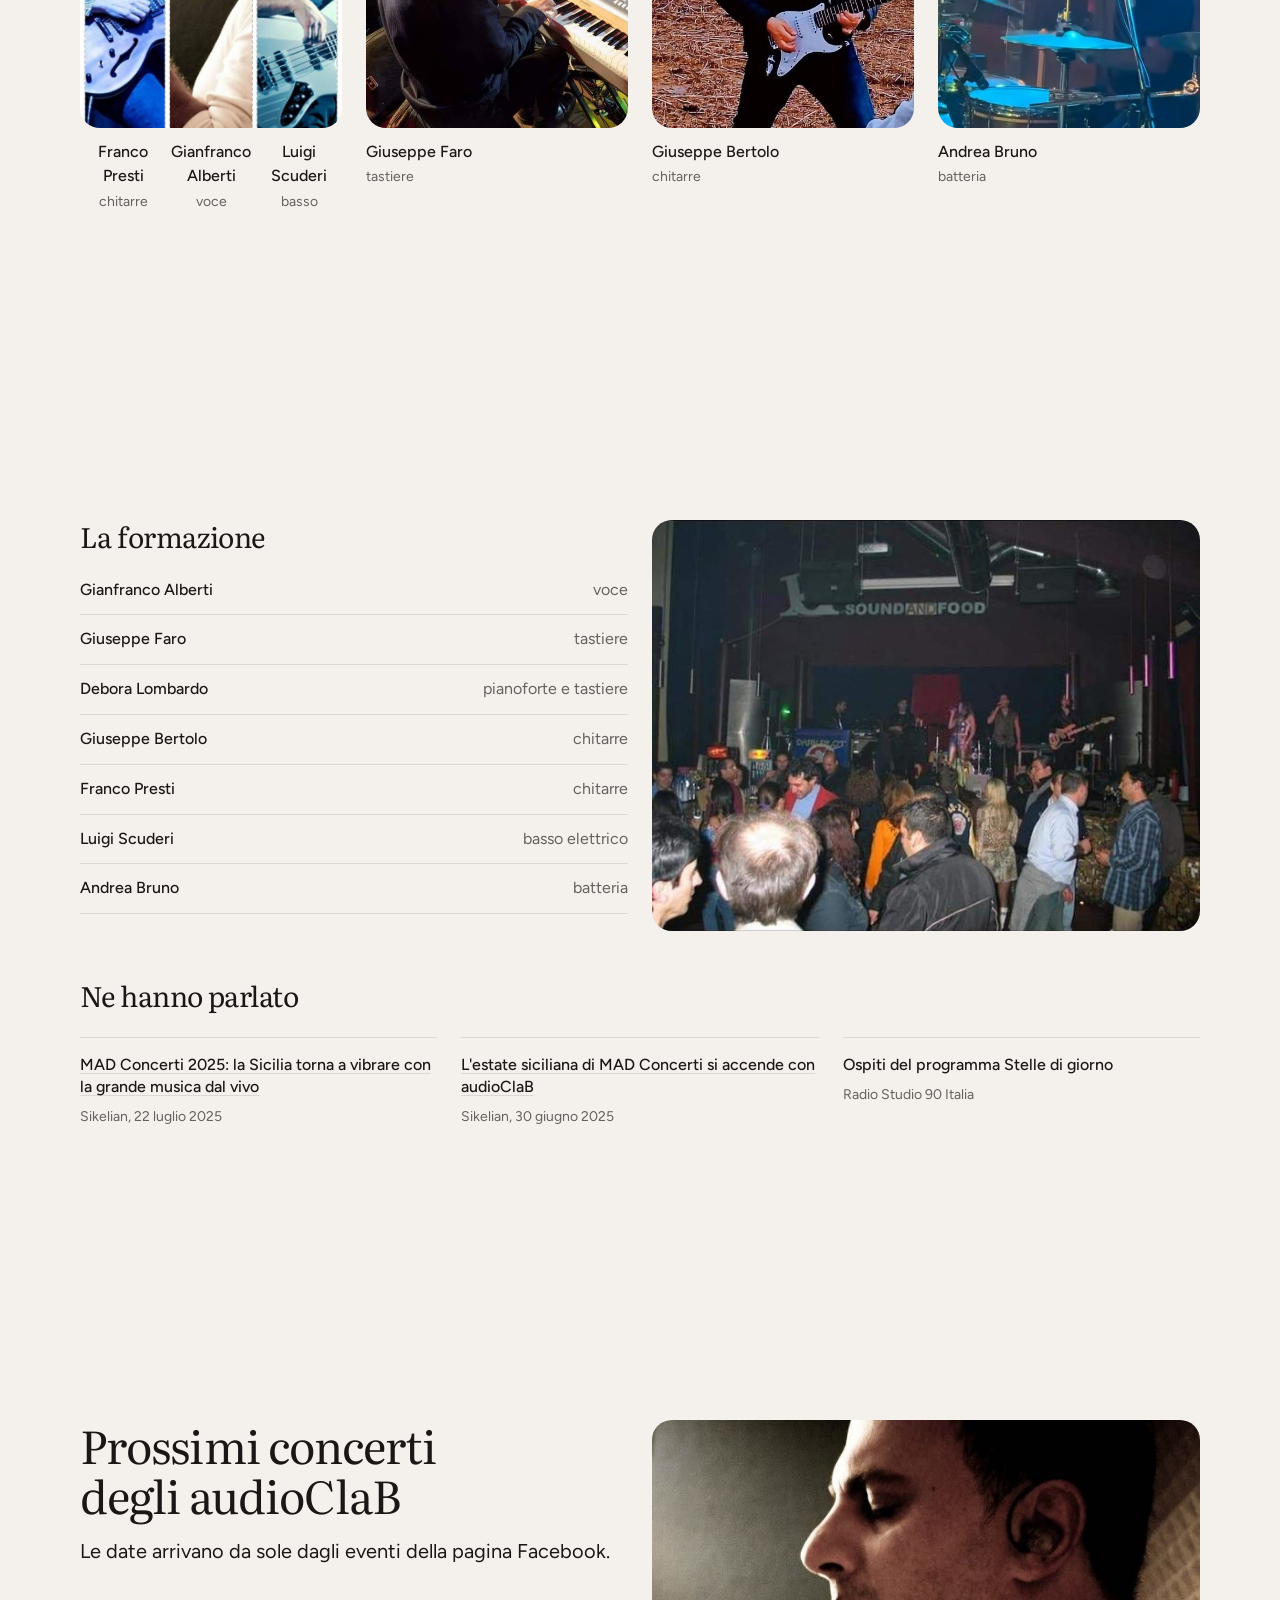
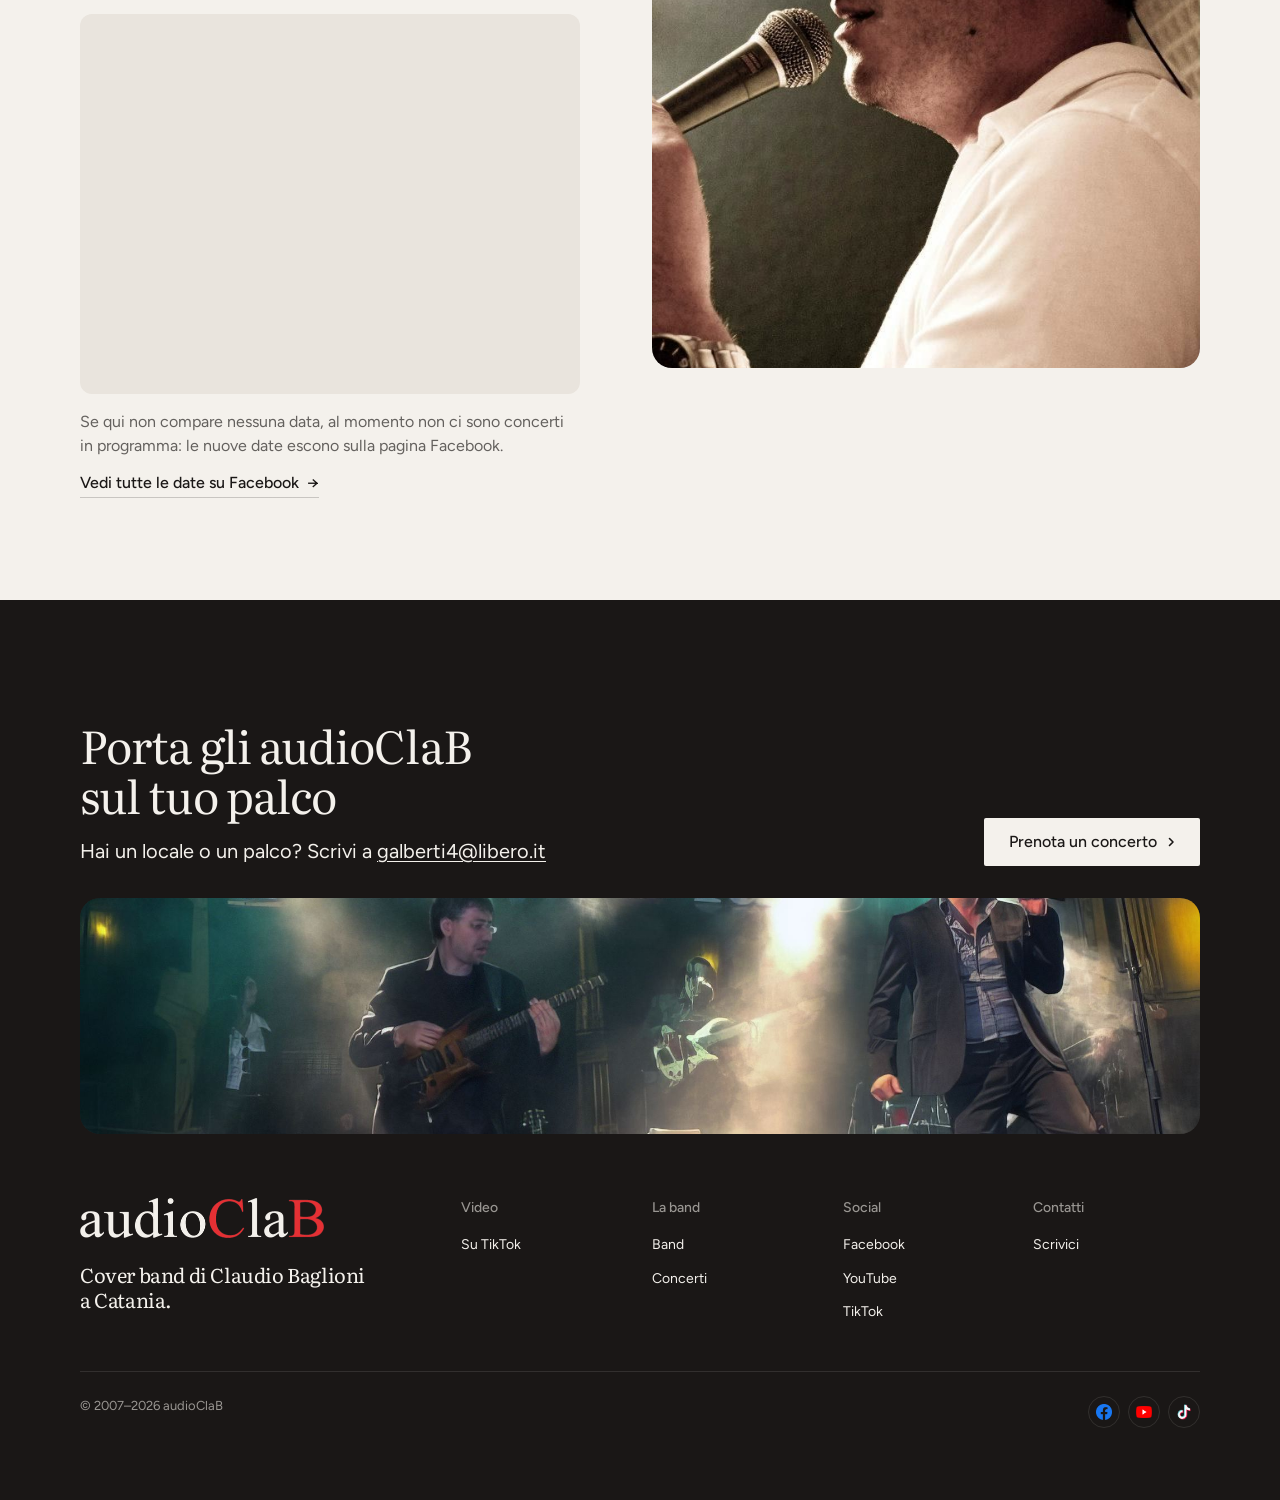
==== commit 8a6f9300: "Band: nuova foto di Andrea Bruno alla batteria Co-Authored-By: Claude Opus 5.5 <noreply@anthropic.co" ====
--- a/index.html
+++ b/index.html
@@ -118,7 +118,7 @@
             <figcaption><b>Giuseppe Bertolo</b>chitarre</figcaption>
           </figure>
           <figure class="musicista span-3">
-            <img src="assets/img/bruno-800.jpg" srcset="assets/img/bruno-480.jpg 480w, assets/img/bruno-800.jpg 800w" sizes="(min-width: 640px) 23vw, 50vw" width="800" height="928" alt="Andrea Bruno alla batteria durante un concerto" loading="lazy">
+            <img src="assets/img/bruno-800.jpg" srcset="assets/img/bruno-480.jpg 480w, assets/img/bruno-800.jpg 800w" sizes="(min-width: 640px) 23vw, 50vw" width="800" height="928" alt="Andrea Bruno alla batteria sul palco, sotto le luci blu" loading="lazy">
             <figcaption><b>Andrea Bruno</b>batteria</figcaption>
           </figure>
         </div>
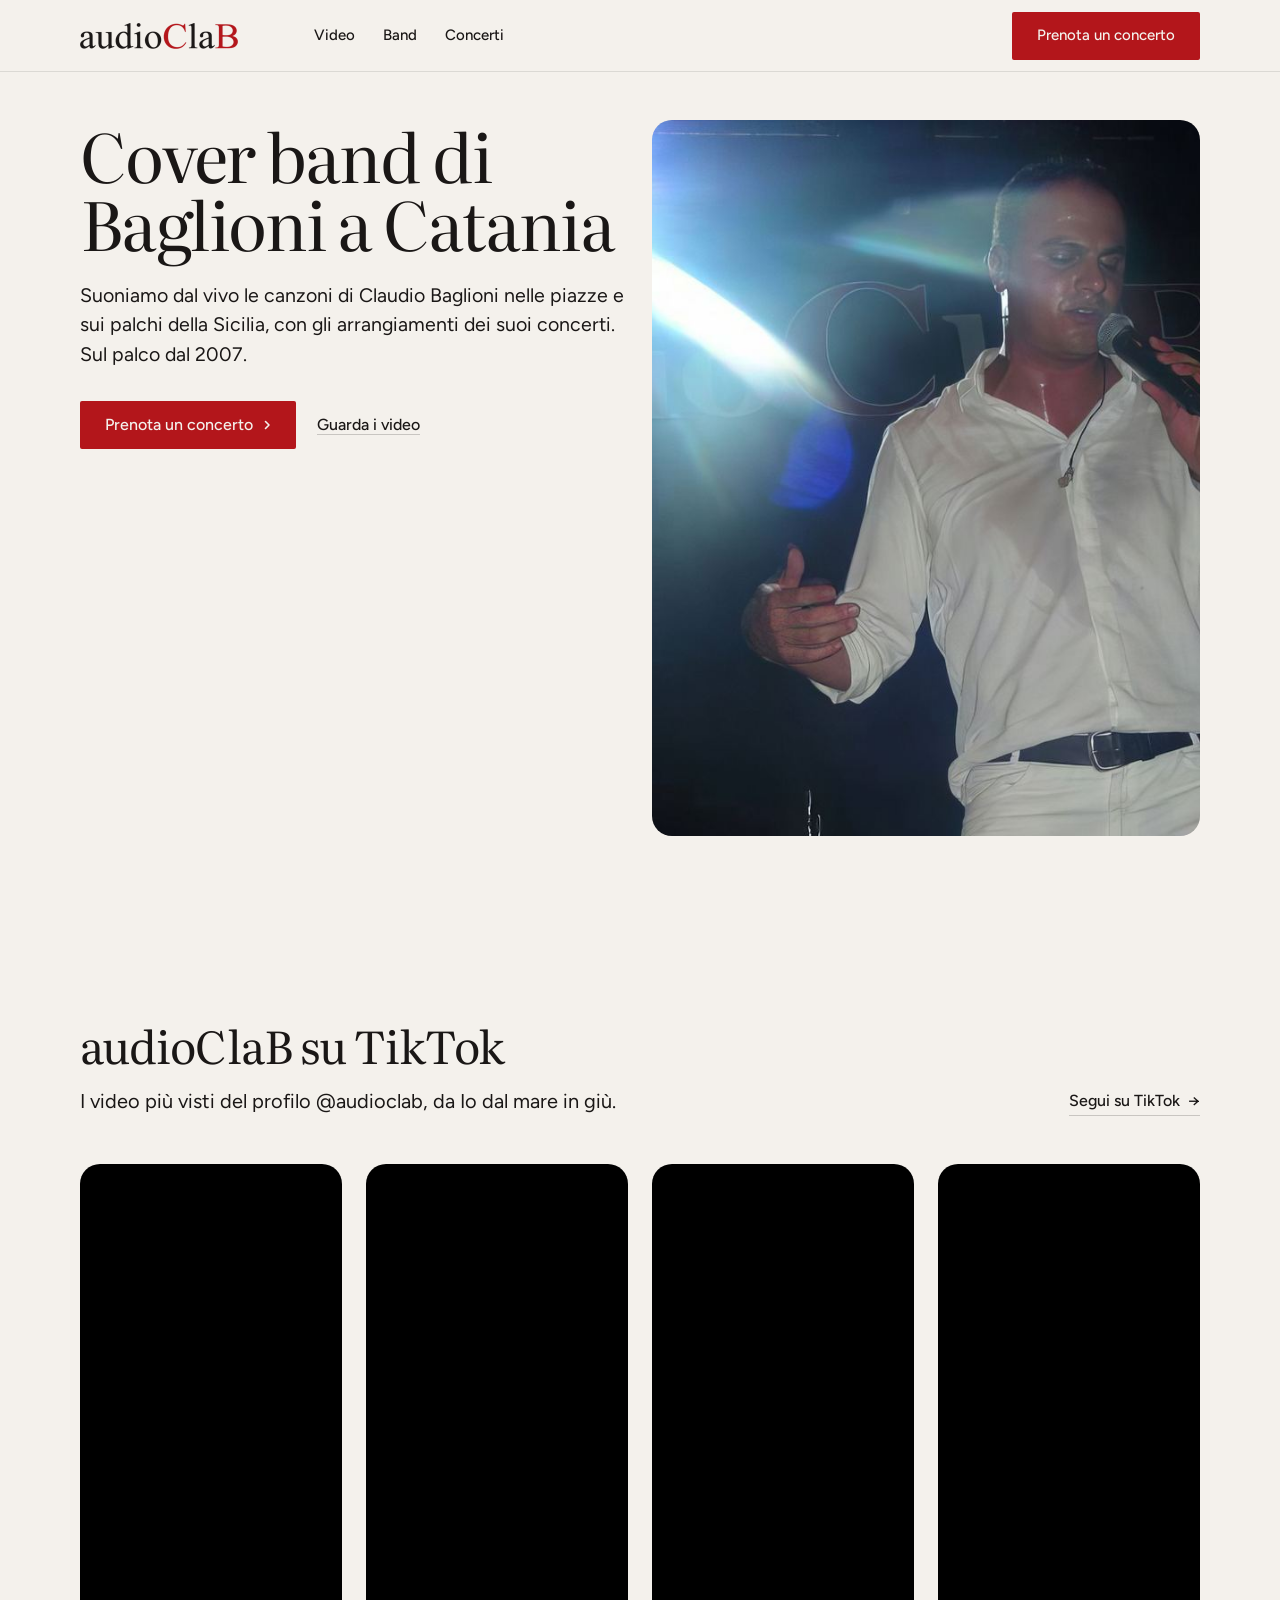
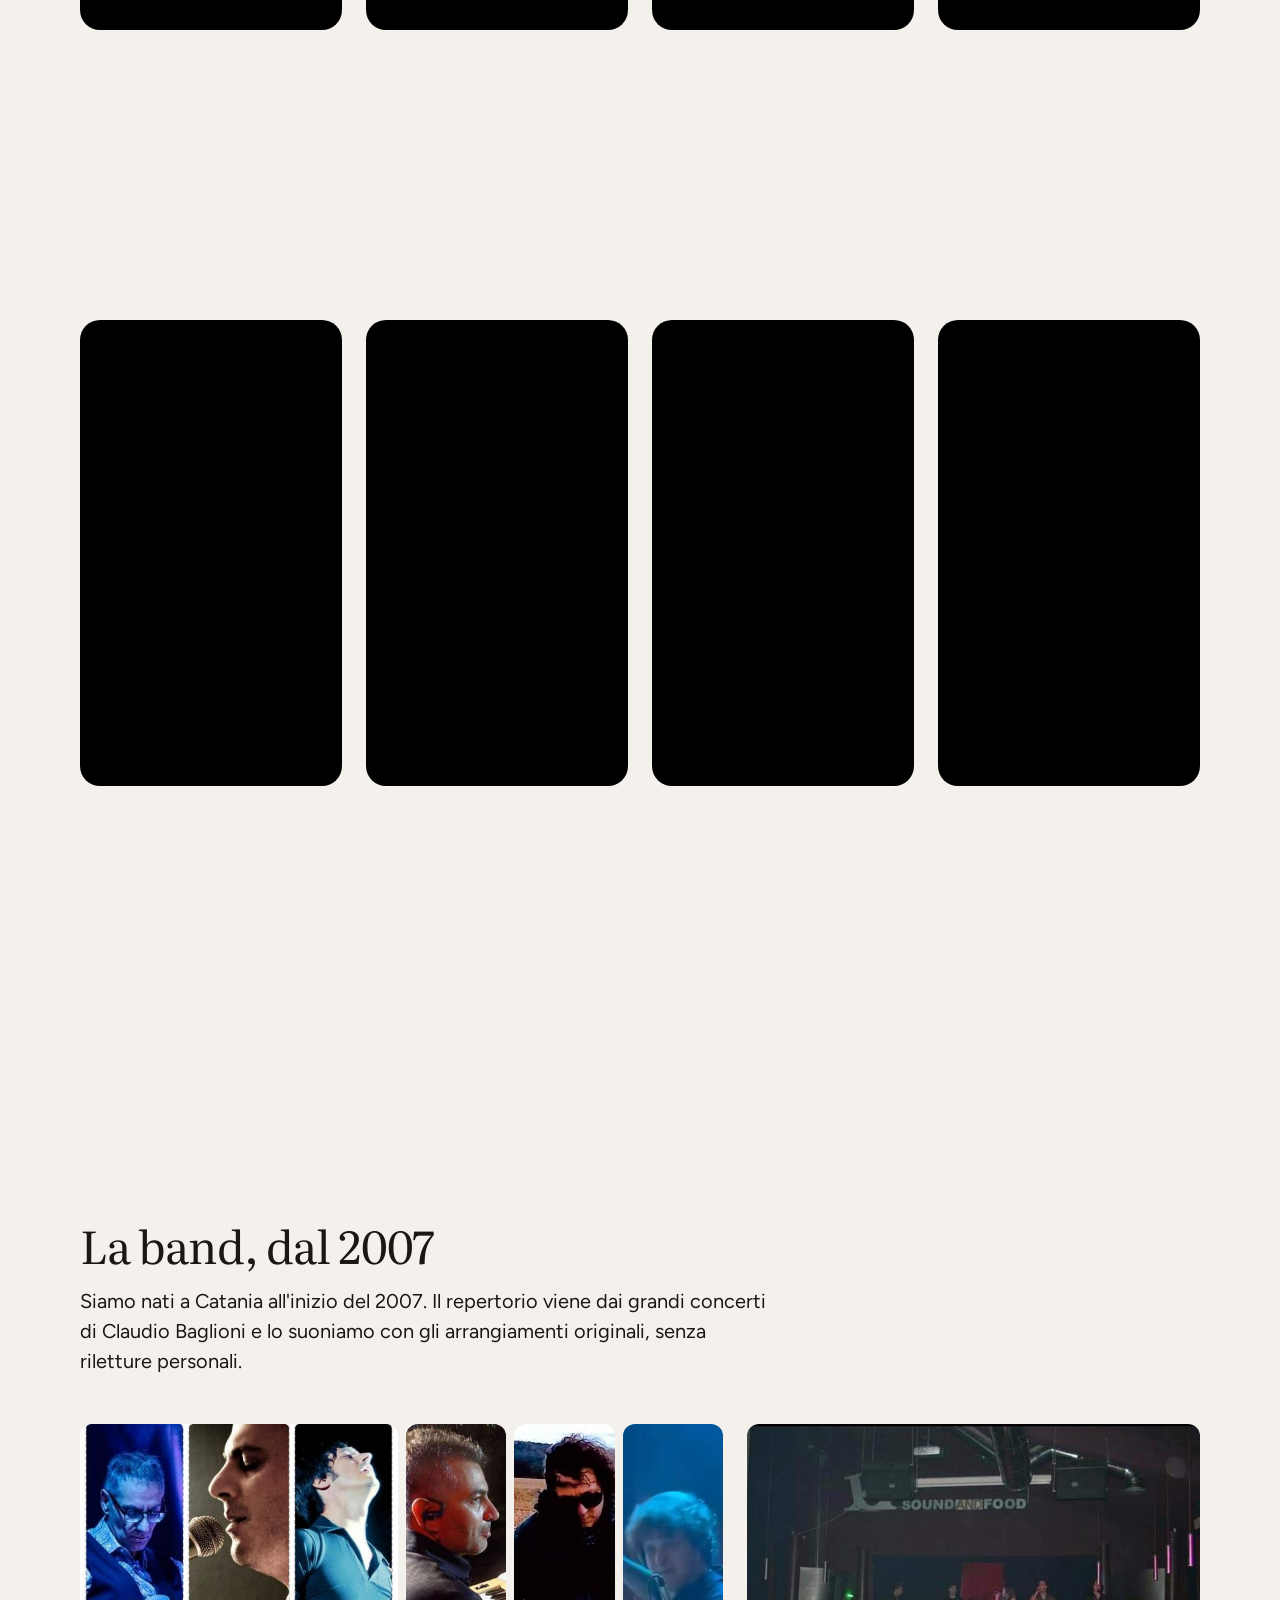
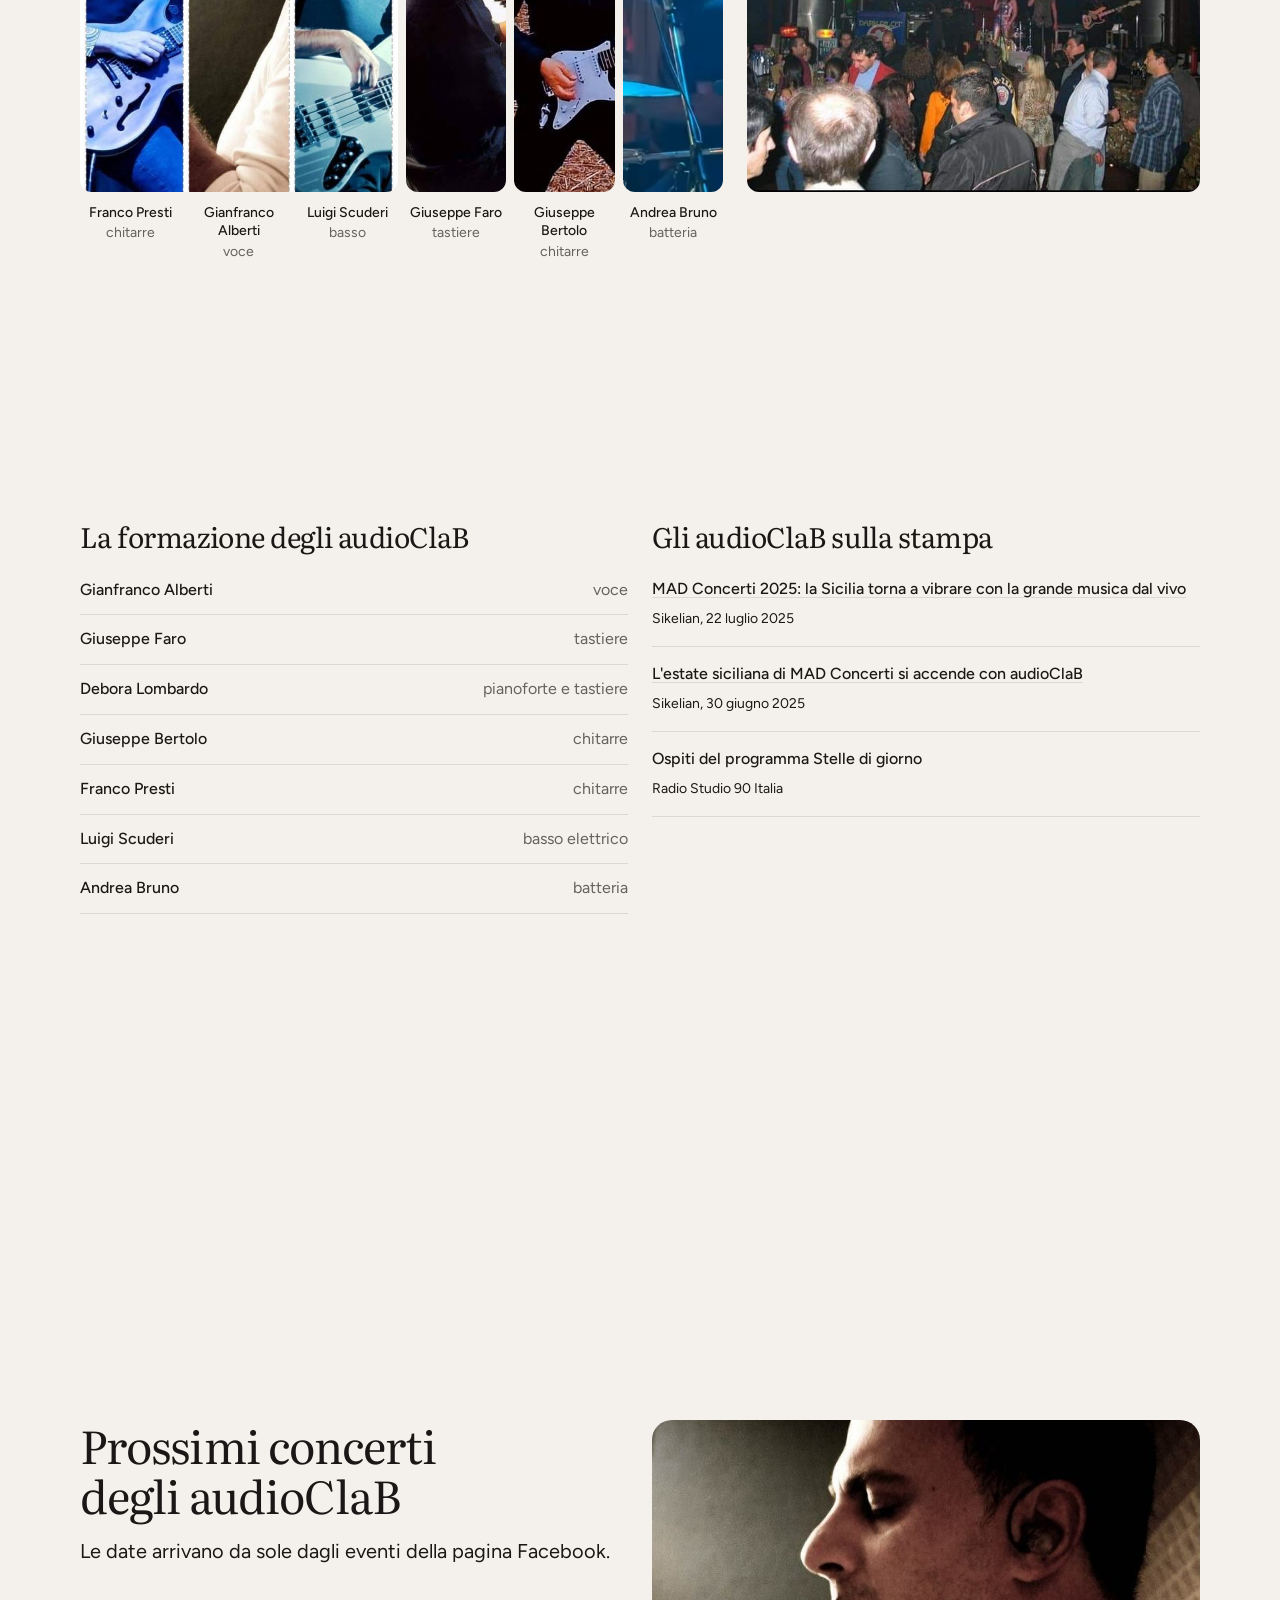
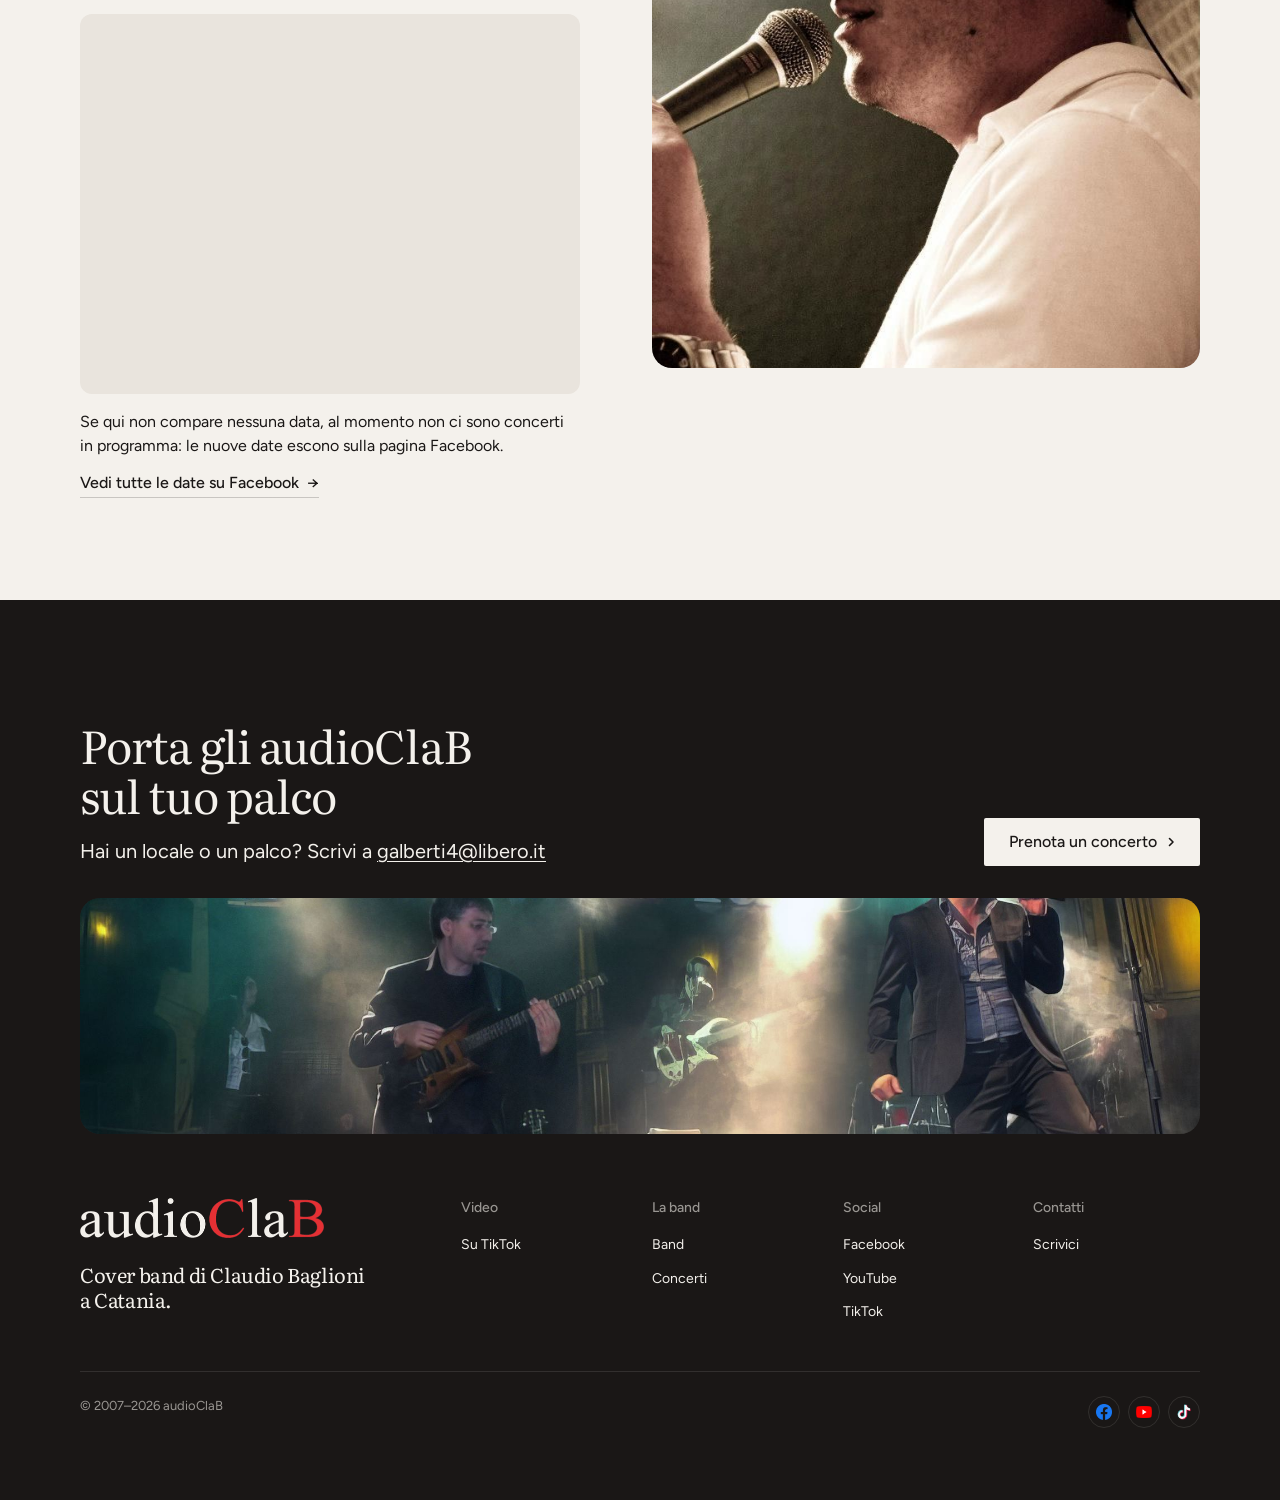
==== commit 8c76dd16: "Band: musicisti in strisce verticali come la foto dei tre, e correzioni da taste-skill - Faro, Berto" ====
--- a/index.html
+++ b/index.html
@@ -100,33 +100,29 @@
           <p>Siamo nati a Catania all'inizio del 2007. Il repertorio viene dai grandi concerti di Claudio Baglioni e lo suoniamo con gli arrangiamenti originali, senza riletture personali.</p>
         </div>
         <!-- i musicisti uno accanto all'altro, ognuno con il nome sotto -->
-        <div class="grid musicisti">
-          <figure class="musicista musicista--trio span-3">
-            <img src="assets/img/band-musicisti.jpg" srcset="assets/img/band-musicisti-600.jpg 600w, assets/img/band-musicisti.jpg 883w" sizes="(min-width: 640px) 23vw, 100vw" width="883" height="1024" alt="Da sinistra: Franco Presti alla chitarra, Gianfranco Alberti alla voce e Luigi Scuderi al basso" loading="lazy">
-            <figcaption class="musicista__trio-nomi">
-              <span><b>Franco Presti</b>chitarre</span>
-              <span><b>Gianfranco Alberti</b>voce</span>
-              <span><b>Luigi Scuderi</b>basso</span>
-            </figcaption>
-          </figure>
-          <figure class="musicista span-3">
-            <img src="assets/img/faro-621.jpg" srcset="assets/img/faro-450.jpg 450w, assets/img/faro-621.jpg 621w" sizes="(min-width: 640px) 23vw, 50vw" width="621" height="720" alt="Giuseppe Faro alle tastiere sul palco, davanti al pubblico" loading="lazy">
-            <figcaption><b>Giuseppe Faro</b>tastiere</figcaption>
-          </figure>
-          <figure class="musicista span-3">
-            <img src="assets/img/bertolo-800.jpg" srcset="assets/img/bertolo-480.jpg 480w, assets/img/bertolo-800.jpg 800w" sizes="(min-width: 640px) 23vw, 50vw" width="800" height="928" alt="Giuseppe Bertolo suona la chitarra elettrica in un campo" loading="lazy">
-            <figcaption><b>Giuseppe Bertolo</b>chitarre</figcaption>
-          </figure>
-          <figure class="musicista span-3">
-            <img src="assets/img/bruno-800.jpg" srcset="assets/img/bruno-480.jpg 480w, assets/img/bruno-800.jpg 800w" sizes="(min-width: 640px) 23vw, 50vw" width="800" height="928" alt="Andrea Bruno alla batteria sul palco, sotto le luci blu" loading="lazy">
-            <figcaption><b>Andrea Bruno</b>batteria</figcaption>
-          </figure>
+        <!-- I sei musicisti in strisce verticali tutte uguali, ognuno con il nome sotto; accanto la foto del pubblico -->
+        <div class="grid band__fila">
+          <div class="musicisti span-7">
+            <img class="mus-img mus-trio" src="assets/img/band-musicisti.jpg" srcset="assets/img/band-musicisti-600.jpg 600w, assets/img/band-musicisti.jpg 883w" sizes="(min-width: 1024px) 30vw, (min-width: 640px) 50vw, 100vw" width="883" height="1024" alt="Da sinistra: Franco Presti alla chitarra, Gianfranco Alberti alla voce e Luigi Scuderi al basso" loading="lazy">
+            <p class="mus-nome mus-n1"><b>Franco Presti</b>chitarre</p>
+            <p class="mus-nome mus-n2"><b>Gianfranco Alberti</b>voce</p>
+            <p class="mus-nome mus-n3"><b>Luigi Scuderi</b>basso</p>
+            <img class="mus-img mus-p1" src="assets/img/faro-621.jpg" srcset="assets/img/faro-450.jpg 450w, assets/img/faro-621.jpg 621w" sizes="(min-width: 640px) 25vw, 50vw" width="621" height="720" alt="Giuseppe Faro alle tastiere sul palco, davanti al pubblico" loading="lazy" style="object-position: 30% 50%">
+            <p class="mus-nome mus-n4"><b>Giuseppe Faro</b>tastiere</p>
+            <img class="mus-img mus-p2" src="assets/img/bertolo-800.jpg" srcset="assets/img/bertolo-480.jpg 480w, assets/img/bertolo-800.jpg 800w" sizes="(min-width: 640px) 25vw, 50vw" width="800" height="928" alt="Giuseppe Bertolo suona la chitarra elettrica in un campo" loading="lazy" style="object-position: 52% 50%">
+            <p class="mus-nome mus-n5"><b>Giuseppe Bertolo</b>chitarre</p>
+            <img class="mus-img mus-p3" src="assets/img/bruno-800.jpg" srcset="assets/img/bruno-480.jpg 480w, assets/img/bruno-800.jpg 800w" sizes="(min-width: 640px) 25vw, 50vw" width="800" height="928" alt="Andrea Bruno alla batteria sul palco, sotto le luci blu" loading="lazy" style="object-position: 82% 50%">
+            <p class="mus-nome mus-n6"><b>Andrea Bruno</b>batteria</p>
+          </div>
+          <div class="span-5 start-8 band__pubblico">
+            <img src="assets/img/concerti-pubblico.jpg" srcset="assets/img/concerti-pubblico-600.jpg 600w, assets/img/concerti-pubblico.jpg 960w" sizes="(min-width: 1024px) 50vw, 100vw" width="960" height="728" alt="Il pubblico davanti al palco durante un concerto degli audioClaB" loading="lazy">
+          </div>
         </div>
       </div>
       <div class="group">
         <div class="grid grid--top band__info">
           <div class="span-6 band__formazione">
-            <h3 class="band__h3">La formazione</h3>
+            <h3 class="band__h3">La formazione degli audioClaB</h3>
             <ul class="rows rows--compact">
               <li><span class="rows__name">Gianfranco Alberti</span><span class="rows__value">voce</span></li>
               <li><span class="rows__name">Giuseppe Faro</span><span class="rows__value">tastiere</span></li>
@@ -137,17 +133,14 @@
               <li><span class="rows__name">Andrea Bruno</span><span class="rows__value">batteria</span></li>
             </ul>
           </div>
-          <div class="frame frame--photo span-6 start-7 band__pubblico">
-            <img class="frame__img" src="assets/img/concerti-pubblico.jpg" srcset="assets/img/concerti-pubblico-600.jpg 600w, assets/img/concerti-pubblico.jpg 960w" sizes="(min-width: 640px) 44vw, 100vw" width="960" height="728" alt="Il pubblico davanti al palco durante un concerto degli audioClaB" loading="lazy">
-          </div>
-        </div>
-        <div class="stampa">
-          <h3 class="band__h3">Ne hanno parlato</h3>
-          <ul class="stampa__lista">
-            <li><a href="https://www.sikelian.it/mad-concerti-2025-la-sicilia-torna-a-vibrare-con-la-grande-musica-dal-vivo" target="_blank" rel="noopener">MAD Concerti 2025: la Sicilia torna a vibrare con la grande musica dal vivo</a><span>Sikelian, 22 luglio 2025</span></li>
-            <li><a href="https://www.sikelian.it/lestate-siciliana-di-mad-concerti-si-accende-con-audioclab-claudio-baglioni-live-experience" target="_blank" rel="noopener">L'estate siciliana di MAD Concerti si accende con audioClaB</a><span>Sikelian, 30 giugno 2025</span></li>
-            <li><span class="stampa__titolo">Ospiti del programma Stelle di giorno</span><span>Radio Studio 90 Italia</span></li>
-          </ul>
+          <div class="span-6 start-7 stampa">
+            <h3 class="band__h3">Gli audioClaB sulla stampa</h3>
+            <ul class="stampa__lista">
+              <li><a href="https://www.sikelian.it/mad-concerti-2025-la-sicilia-torna-a-vibrare-con-la-grande-musica-dal-vivo" target="_blank" rel="noopener">MAD Concerti 2025: la Sicilia torna a vibrare con la grande musica dal vivo</a><span>Sikelian, 22 luglio 2025</span></li>
+              <li><a href="https://www.sikelian.it/lestate-siciliana-di-mad-concerti-si-accende-con-audioclab-claudio-baglioni-live-experience" target="_blank" rel="noopener">L'estate siciliana di MAD Concerti si accende con audioClaB</a><span>Sikelian, 30 giugno 2025</span></li>
+              <li><span class="stampa__titolo">Ospiti del programma Stelle di giorno</span><span>Radio Studio 90 Italia</span></li>
+            </ul>
+          </div>
         </div>
       </div>
     </div>
@@ -181,7 +174,7 @@
         <div><h2 id="close-h">Porta gli audioClaB sul tuo palco</h2><p class="t-lead">Hai un locale o un palco? Scrivi a <a class="mail" href="mailto:galberti4@libero.it?subject=Richiesta%20concerto%20audioClaB">galberti4@libero.it</a></p></div>
         <a class="btn btn--primary" href="mailto:galberti4@libero.it?subject=Richiesta%20concerto%20audioClaB">Prenota un concerto<svg class="m-arrow" viewBox="0 0 12 12" aria-hidden="true"><path class="m-arrow__stem" d="M1 6h8"/><path class="m-arrow__head" d="M4.5 2.5 8 6l-3.5 3.5"/></svg></a>
       </div>
-      <div class="close__media" style="--pos: 50% 45%"><img src="assets/img/chiusura-palco.jpg" srcset="assets/img/chiusura-palco-900.jpg 900w, assets/img/chiusura-palco.jpg 2000w" sizes="(min-width: 1024px) 89vw, 100vw" alt="La band sul palco con le luci verdi e il logo audioClaB alle spalle" loading="lazy" width="2000" height="1500"></div>
+      <div class="close__media" style="--pos: 50% 45%"><img src="assets/img/chiusura-palco.jpg" srcset="assets/img/chiusura-palco-900.jpg 900w, assets/img/chiusura-palco.jpg 2000w" sizes="(min-width: 1024px) 89vw, 170vw" alt="La band sul palco con le luci verdi e il logo audioClaB alle spalle" loading="lazy" width="2000" height="1500"></div>
     </div>
     <div class="closing__links">
       <div class="grid">
--- a/style.css
+++ b/style.css
@@ -26,7 +26,7 @@
 /* concerti: il widget eventi di Facebook */
 .fb-eventi { width: 100%; max-width: 500px; min-height: 380px; border-radius: var(--r-md); overflow: hidden; background: var(--surface); }
 .fb-eventi > iframe { display: block; border: 0; max-width: 100%; }
-.fb-eventi__nota { margin: var(--s-4) 0 0; color: var(--muted); max-width: 50ch; }
+.fb-eventi__nota { margin: var(--s-4) 0 0; color: var(--ink); max-width: 50ch; }
 .fb-eventi__link { margin-top: var(--s-3); }
 @media (max-width: 639px) { .fb-eventi { min-height: 480px; } }
 
@@ -48,31 +48,41 @@
 .rows--compact > li { padding-block: var(--s-3); }
 .rows--compact > li:first-child { padding-top: 0; }
 .rows--compact .rows__value { color: var(--muted); white-space: nowrap; font-variant-numeric: tabular-nums; }
-/* i musicisti uno accanto all'altro: la foto dei tre, poi Faro e Bertolo, tutte alte uguali */
-.musicisti { align-items: start; }
-.musicista { margin: 0; display: grid; gap: var(--s-3); }
-.musicista > img { width: 100%; height: auto; aspect-ratio: 883 / 1024; object-fit: cover; border-radius: var(--r-lg); display: block; }
-.musicista figcaption, .musicista__trio-nomi > span { display: grid; gap: 2px; color: var(--muted); font-size: var(--t-small); }
-.musicista b { font-weight: 500; font-size: var(--t-body); color: var(--ink); }
-.musicista__trio-nomi { display: grid; grid-template-columns: repeat(3, minmax(0, 1fr)); text-align: center; }
-.musicista__trio-nomi > span { justify-items: center; }
-.band__pubblico { --ratio: 75%; }
-/* tablet: due per riga (la foto dei tre accanto a Faro, poi Bertolo e Bruno), così i tre nomi stanno larghi */
-@media (min-width: 640px) and (max-width: 1023px) { .grid.musicisti > .musicista { grid-column: auto / span 6; } .grid.musicisti { row-gap: var(--s-5); } }
+/* i sei musicisti in strisce verticali tutte uguali: la foto dei tre occupa tre colonne,
+   Faro, Bertolo e Bruno una colonna ciascuno, alte come la foto dei tre; i nomi sotto ognuno */
+.band__fila { align-items: start; }
+.musicisti { display: grid; grid-template-columns: repeat(6, minmax(0, 1fr)); column-gap: var(--s-2); row-gap: var(--s-3); }
+.mus-img { display: block; width: 100%; min-height: 0; border-radius: var(--r-md); object-fit: cover; grid-row: 1; }
+.mus-trio { grid-column: 1 / 4; height: auto; aspect-ratio: 883 / 1024; }
+.mus-p1, .mus-p2, .mus-p3 { height: 100%; }
+.mus-p1 { grid-column: 4; } .mus-p2 { grid-column: 5; } .mus-p3 { grid-column: 6; }
+.mus-nome { grid-row: 2; margin: 0; display: grid; gap: 2px; align-content: start; text-align: center; font-size: var(--t-small); line-height: 1.3; color: var(--muted); }
+.mus-nome b { font-weight: 500; color: var(--ink); }
+.mus-n1 { grid-column: 1; } .mus-n2 { grid-column: 2; } .mus-n3 { grid-column: 3; }
+.mus-n4 { grid-column: 4; } .mus-n5 { grid-column: 5; } .mus-n6 { grid-column: 6; }
+/* la foto del pubblico accanto, alta come le strisce */
+.band__pubblico > img { display: block; width: 100%; aspect-ratio: 519 / 422; height: auto; object-fit: cover; border-radius: var(--r-md); }
+@media (max-width: 1023px) {
+  .grid.band__fila > .musicisti { grid-column: 1 / -1; }
+  .grid.band__fila > .band__pubblico { grid-column: 1 / -1; }
+  .band__pubblico > img { aspect-ratio: 16 / 9; }
+}
 @media (max-width: 639px) {
   #band .group + .group { margin-top: var(--s-7); }
-  .grid.musicisti { row-gap: var(--s-5); }
-  .grid.musicisti > .musicista { grid-column: auto / span 6; }
-  .grid.musicisti > .musicista--trio { grid-column: 1 / -1; }
+  .musicisti { grid-template-columns: repeat(3, minmax(0, 1fr)); }
+  .mus-trio { grid-column: 1 / -1; }
+  .mus-p1, .mus-p2, .mus-p3 { grid-row: 3; height: auto; aspect-ratio: 3 / 5; }
+  .mus-p1, .mus-n4 { grid-column: 1; } .mus-p2, .mus-n5 { grid-column: 2; } .mus-p3, .mus-n6 { grid-column: 3; }
+  .mus-n4, .mus-n5, .mus-n6 { grid-row: 4; }
 }
-/* gli articoli: tre colonne sotto la formazione */
-.stampa { margin-top: var(--s-7); }
-.stampa__lista { list-style: none; margin: 0; padding: 0; display: grid; grid-template-columns: repeat(3, minmax(0, 1fr)); gap: var(--gutter); }
-.stampa__lista > li { display: grid; gap: var(--s-2); align-content: start; padding-top: var(--s-4); border-top: 1px solid var(--line); }
+/* gli articoli: accanto alla formazione */
+.stampa { align-self: start; }
+.stampa__lista { list-style: none; margin: 0; padding: 0; display: grid; gap: var(--s-4); }
+.stampa__lista > li { display: grid; gap: var(--s-2); align-content: start; padding-bottom: var(--s-4); border-bottom: 1px solid var(--line); }
 .stampa__lista a, .stampa__titolo { color: var(--ink); font-weight: 500; line-height: 1.4; }
 .stampa__lista a { text-decoration: underline; text-decoration-color: var(--line); text-underline-offset: 3px; transition: text-decoration-color 160ms ease; }
 @media (hover: hover) and (pointer: fine) { .stampa__lista a:hover { text-decoration-color: currentColor; } }
-.stampa__lista span:last-child { color: var(--muted); font-size: var(--t-small); }
+.stampa__lista span:last-child { color: var(--ink); font-size: var(--t-small); }
 
 @media (min-width: 640px) and (max-width: 1023px) {
   .tiktok--video > .tt { grid-column: auto / span 6; }
@@ -83,7 +93,6 @@
   .band__info > .band__formazione { grid-column: 1 / -1; }
   .band__formazione .rows--compact { columns: 2; column-gap: var(--gutter); }
   .band__formazione .rows--compact > li { break-inside: avoid; }
-  .grid.band__info > .band__pubblico { grid-column: 1 / -1; }
   #concerti .grid--top > * { grid-column: auto / span 6; }
 }
 @media (max-width: 639px) {
@@ -130,4 +139,5 @@
 }
 
 @media (prefers-reduced-motion: reduce) {
-  .stampa__lista a, }
+  .stampa__lista a { transition: none; }
+}
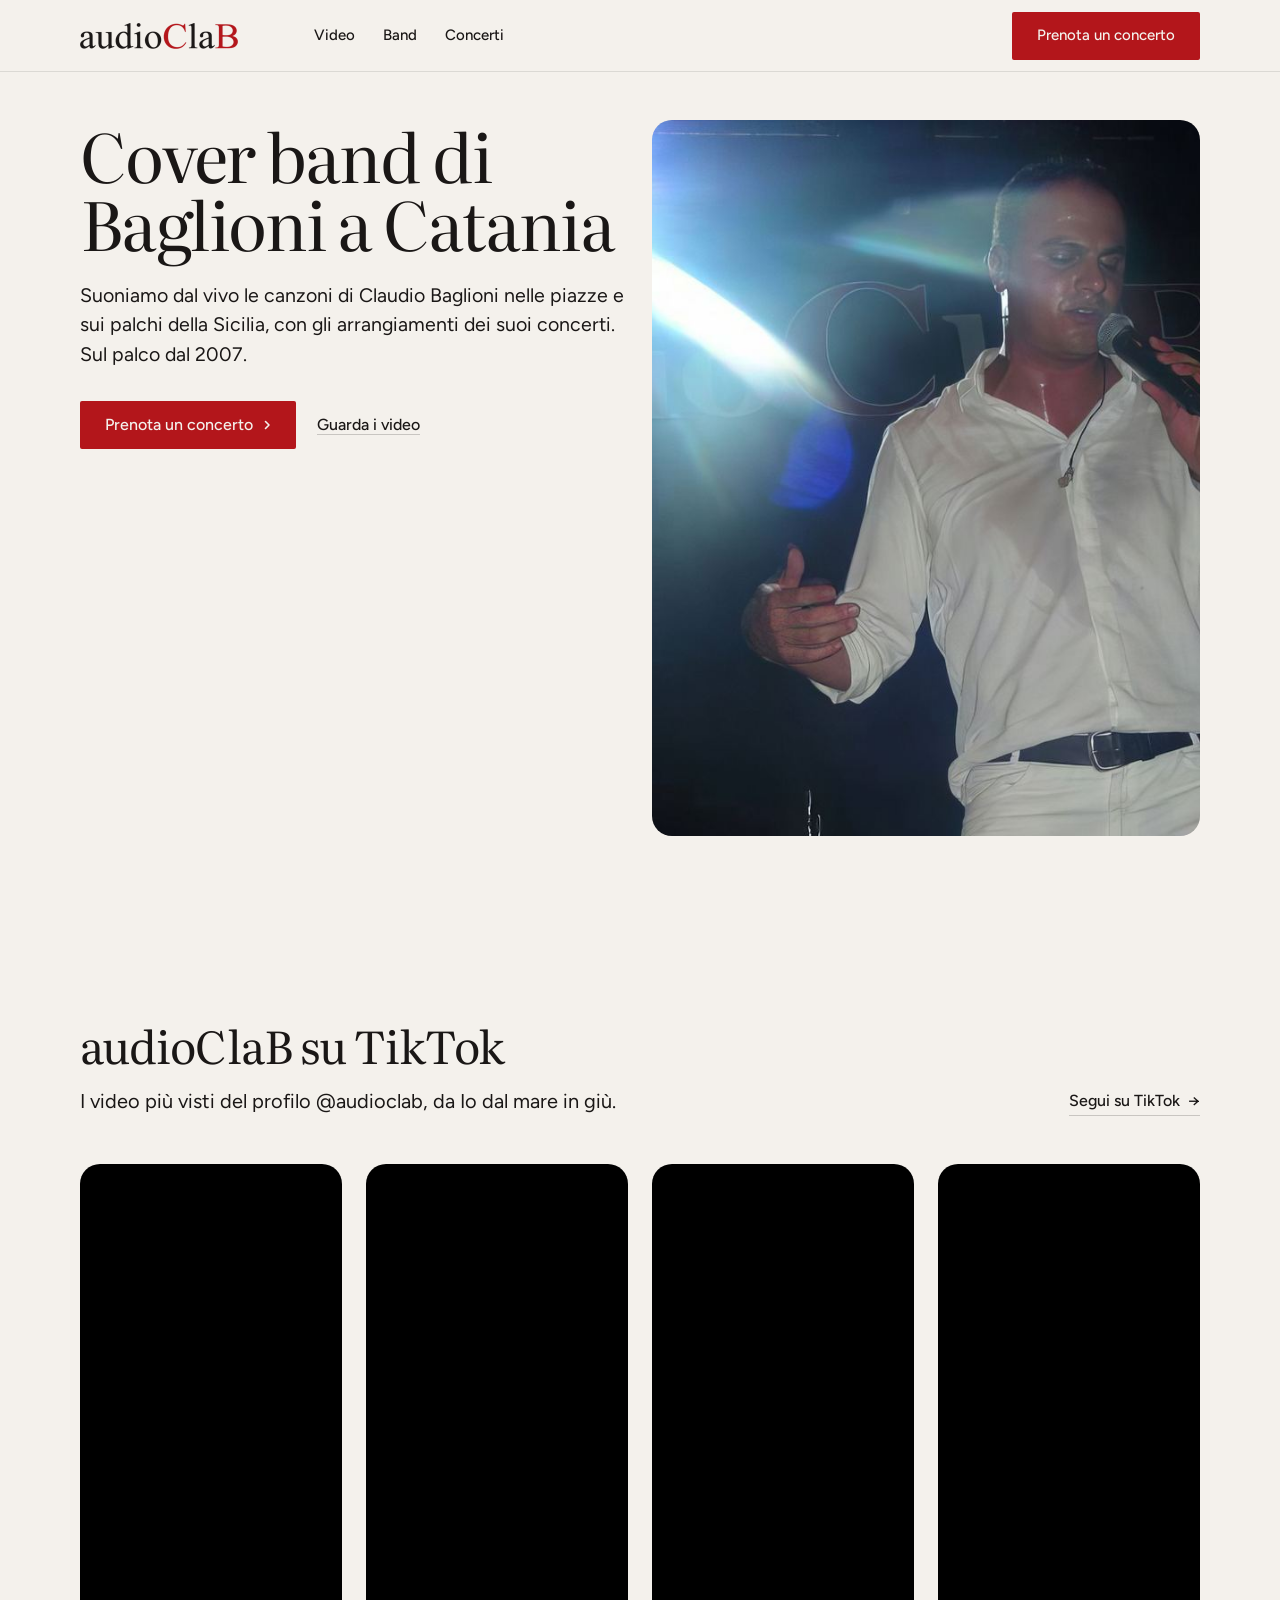
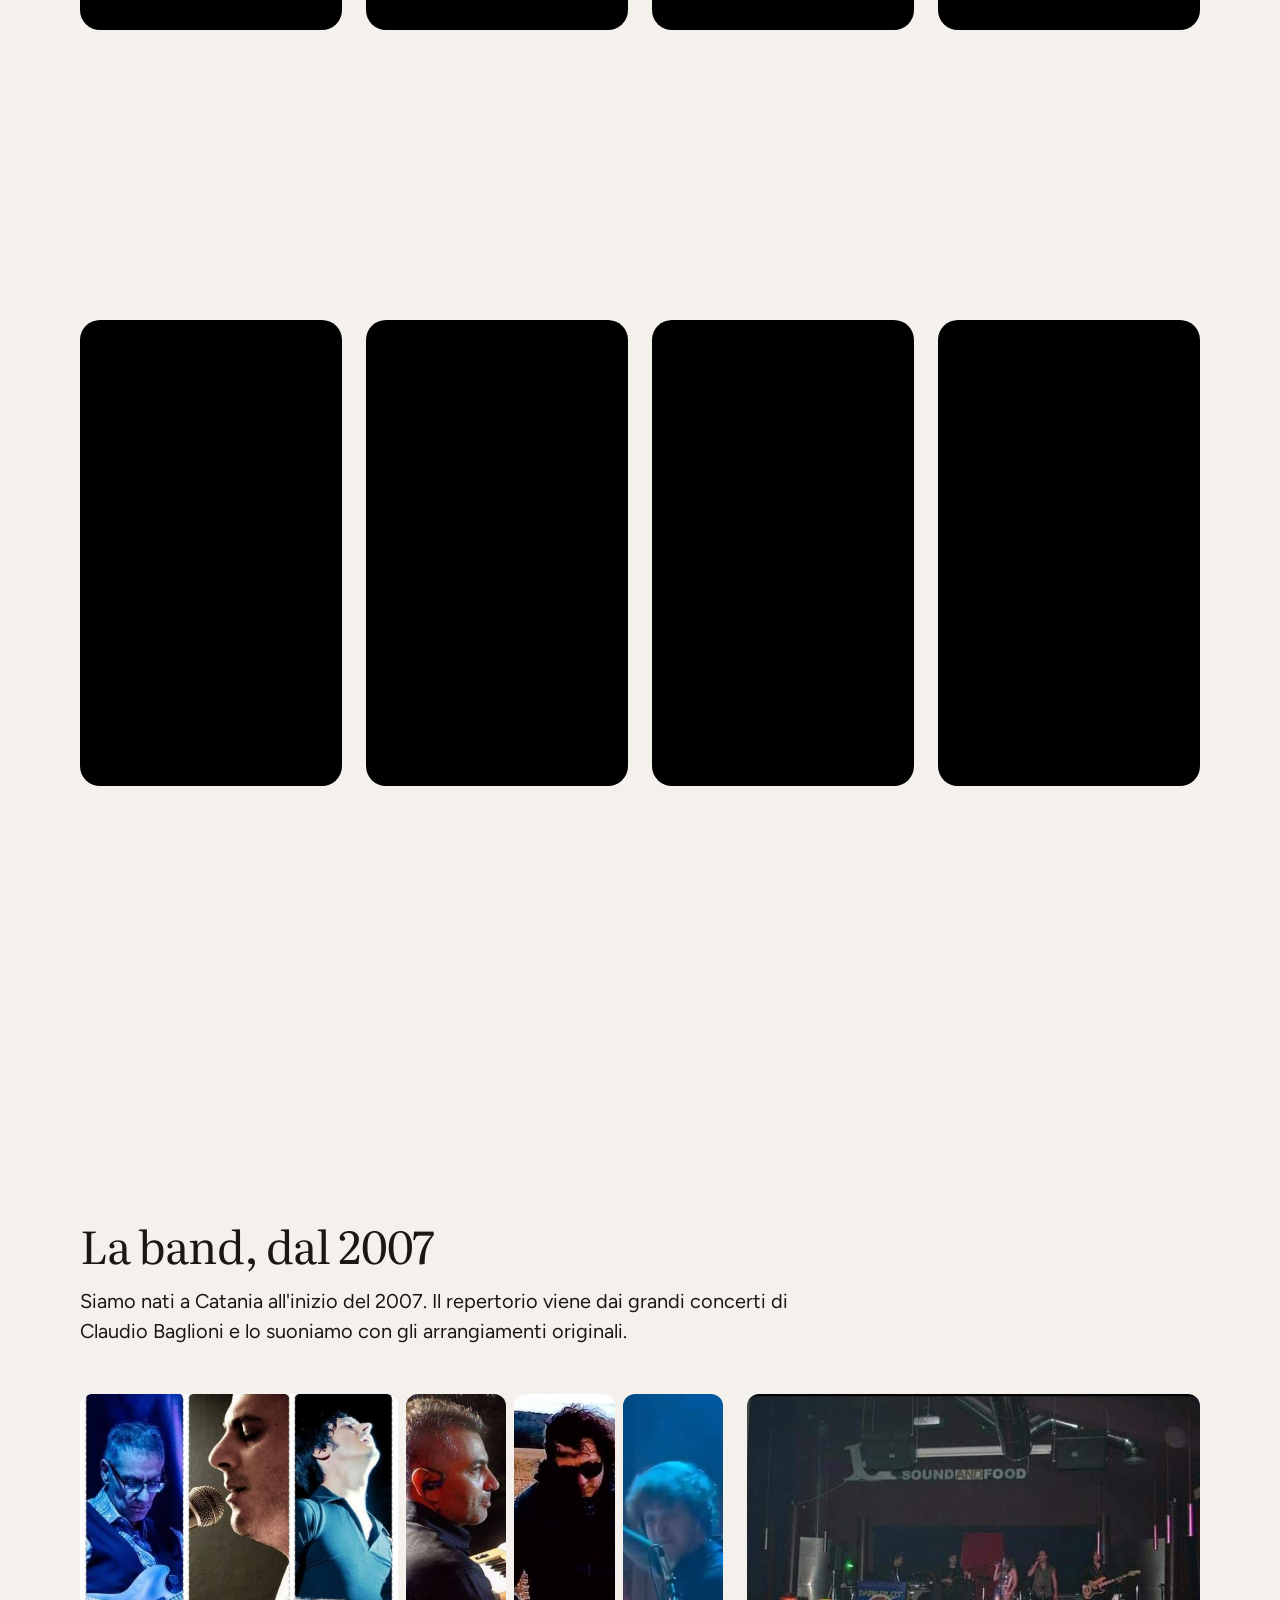
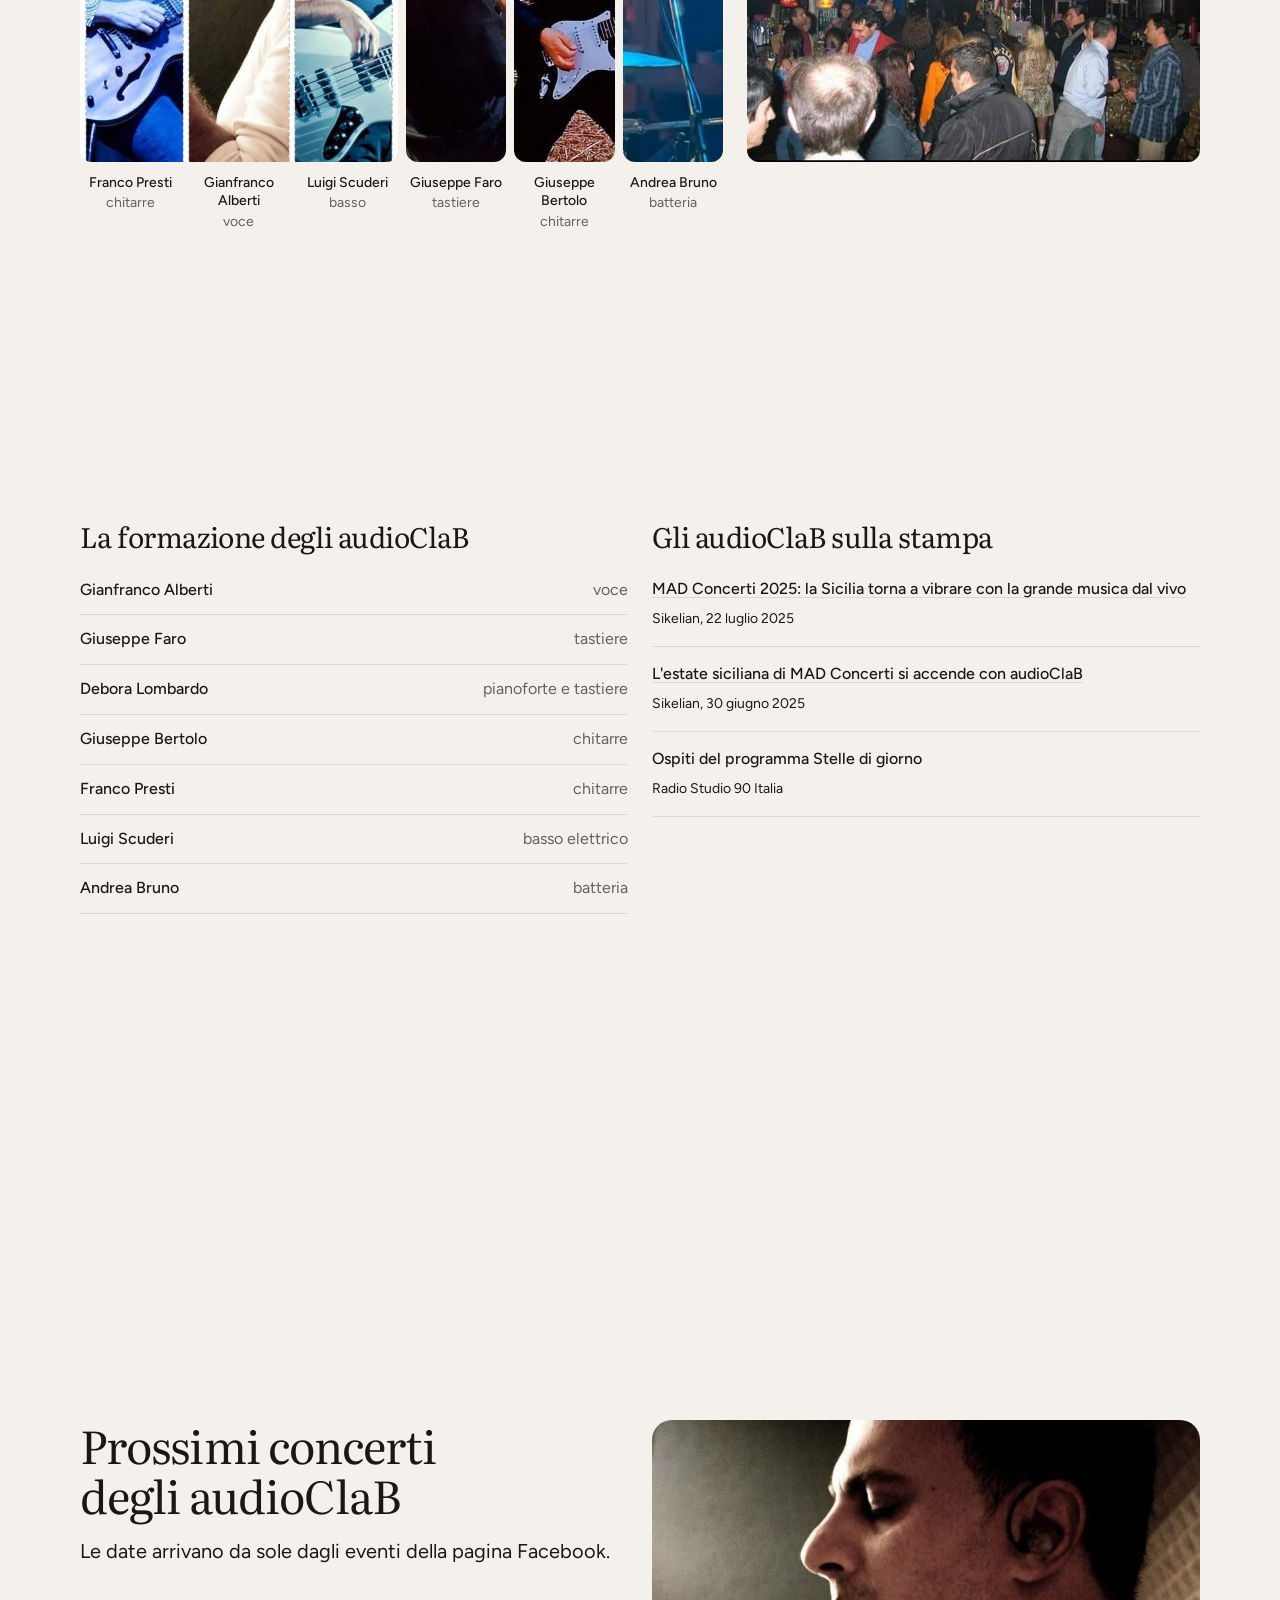
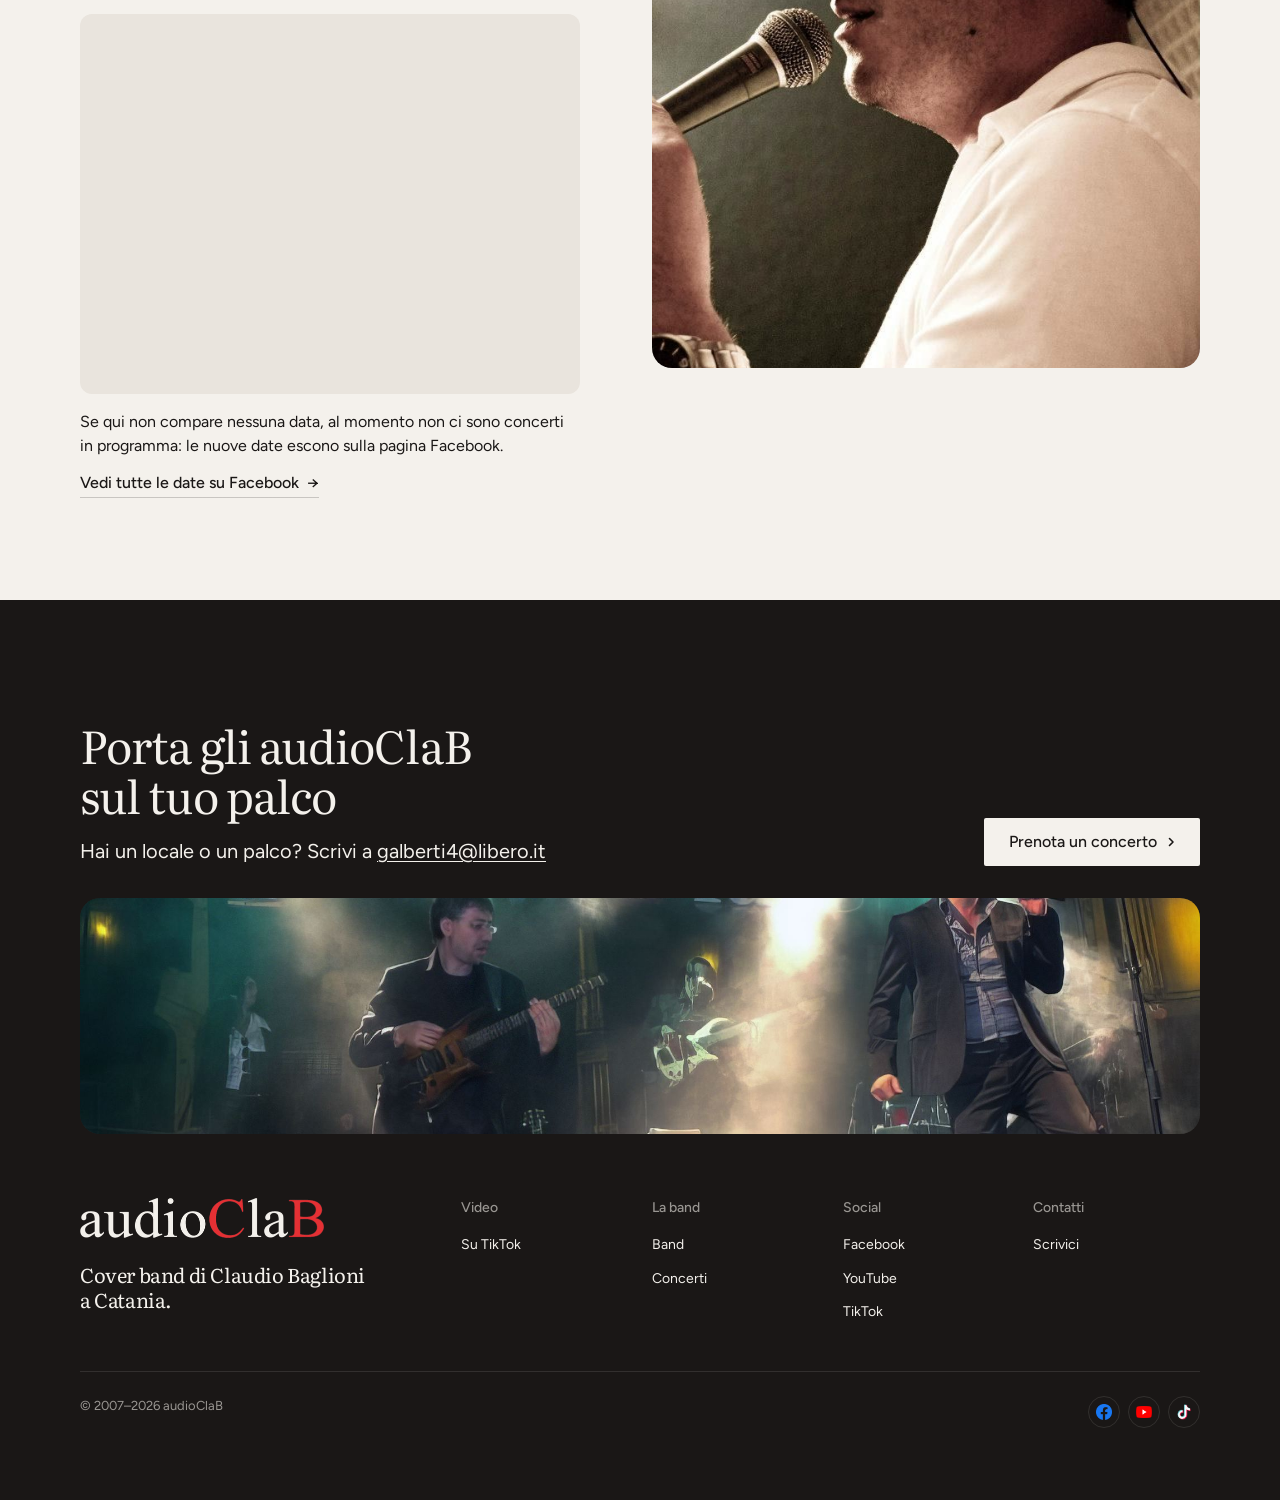
==== commit f5887aa2: "Band: tolto "senza riletture personali" Co-Authored-By: Claude Opus 5.5 <noreply@anthropic.com> Clau" ====
--- a/index.html
+++ b/index.html
@@ -5,6 +5,18 @@
 <meta name="viewport" content="width=device-width, initial-scale=1, viewport-fit=cover">
 <title>audioClaB: cover band di Claudio Baglioni a Catania</title>
 <meta name="description" content="audioClaB suona dal vivo le canzoni di Claudio Baglioni a Catania dal 2007. Guarda i video su TikTok e prenota un concerto.">
+<!-- anteprima quando il link del sito viene condiviso su Facebook, WhatsApp, Instagram -->
+<meta property="og:type" content="website">
+<meta property="og:url" content="https://audioclab.netlify.app/">
+<meta property="og:title" content="audioClaB: cover band di Claudio Baglioni a Catania">
+<meta property="og:description" content="Le canzoni di Claudio Baglioni dal vivo, dal 2007. Video, formazione e prossimi concerti.">
+<meta property="og:image" content="https://audioclab.netlify.app/assets/img/anteprima-link.jpg">
+<meta property="og:image:width" content="1200">
+<meta property="og:image:height" content="630">
+<meta property="og:locale" content="it_IT">
+<meta name="twitter:card" content="summary_large_image">
+<meta name="theme-color" content="#f4f1ec">
+<meta name="color-scheme" content="light">
 <meta name="site-kind" content="other">
 <meta name="page-type" content="service">
 <link rel="icon" type="image/png" sizes="128x128" href="logoheader.png">
@@ -97,7 +109,7 @@
       <div class="group">
         <div class="section-head band__head">
           <h2 id="band-h">La band, dal 2007</h2>
-          <p>Siamo nati a Catania all'inizio del 2007. Il repertorio viene dai grandi concerti di Claudio Baglioni e lo suoniamo con gli arrangiamenti originali, senza riletture personali.</p>
+          <p>Siamo nati a Catania all'inizio del 2007. Il repertorio viene dai grandi concerti di Claudio Baglioni e lo suoniamo con gli arrangiamenti originali.</p>
         </div>
         <!-- i musicisti uno accanto all'altro, ognuno con il nome sotto -->
         <!-- I sei musicisti in strisce verticali tutte uguali, ognuno con il nome sotto; accanto la foto del pubblico -->
--- a/style.css
+++ b/style.css
@@ -1,6 +1,23 @@
 /* audioClaB: stili propri della pagina.
    Il sistema (griglia, spaziature, tipografia, pulsanti, nav, footer) arriva da assets/kit
    (taste-skill, licenza MIT). Qui solo quello che sta dentro le immagini e i controlli del lettore. */
+
+/* ------------------------------------------------------------------ TELEFONO NATIVO (skill mobile-native)
+   niente lampo grigio/blu al tocco: ogni controllo ha già il suo stato :active */
+html { -webkit-tap-highlight-color: transparent; }
+/* pulsanti e voci di menu: il tocco parte subito (niente attesa del doppio tocco) e una pressione
+   lunga non seleziona l'etichetta; il testo dei contenuti resta selezionabile */
+.btn, .nav__toggle, .nav__link, .nav__logo, .menu-col a, .link {
+  touch-action: manipulation;
+  -webkit-user-select: none; user-select: none;
+  -webkit-touch-callout: none;
+}
+/* sugli schermi touch il colore di :hover del pulsante resterebbe "attaccato" dopo il tocco */
+@media (hover: none) {
+  html:not([data-motion="off"]) .btn--primary:hover { background: var(--action); }
+}
+/* iPhone in orizzontale: il contenuto non finisce sotto la tacca, i margini laterali la scavalcano */
+.wrap { width: min(100% - 2 * max(var(--gut), env(safe-area-inset-left, 0px), env(safe-area-inset-right, 0px)), var(--container)); }
 
 /* link per saltare al contenuto: invisibile finché non riceve il focus */
 .skip { position: absolute; width: 1px; height: 1px; overflow: hidden; clip-path: inset(50%); white-space: nowrap; }
@@ -57,7 +74,11 @@
 .mus-p1, .mus-p2, .mus-p3 { height: 100%; }
 .mus-p1 { grid-column: 4; } .mus-p2 { grid-column: 5; } .mus-p3 { grid-column: 6; }
 .mus-nome { grid-row: 2; margin: 0; display: grid; gap: 2px; align-content: start; text-align: center; font-size: var(--t-small); line-height: 1.3; color: var(--muted); }
+.mus-nome { min-width: 0; }
 .mus-nome b { font-weight: 500; color: var(--ink); }
+/* nomi e strumenti lunghi vanno a capo invece di uscire dalla colonna (anche con il testo ingrandito) */
+.mus-nome b, .mus-nome, .rows__name, .rows__value, .stampa__lista a { overflow-wrap: anywhere; }
+.rows > li > .rows__name { min-width: 0; }
 .mus-n1 { grid-column: 1; } .mus-n2 { grid-column: 2; } .mus-n3 { grid-column: 3; }
 .mus-n4 { grid-column: 4; } .mus-n5 { grid-column: 5; } .mus-n6 { grid-column: 6; }
 /* la foto del pubblico accanto, alta come le strisce */
@@ -86,10 +107,11 @@
 
 @media (min-width: 640px) and (max-width: 1023px) {
   .tiktok--video > .tt { grid-column: auto / span 6; }
-  .tiktok--video > .tt:nth-child(n+3) { display: none; }
+  .tiktok--video > .tt:nth-child(n+5) { display: none; }
+  .tiktok--video > .tt:nth-child(3):last-child { display: none; }
+  #tiktok-2 { display: none !important; }
   #video.g2 { --h: 1; --hm: 1; }
   main > #video.g2 > .wrap { display: block; }
-  #tiktok-2 { margin-top: var(--gutter); }
   .band__info > .band__formazione { grid-column: 1 / -1; }
   .band__formazione .rows--compact { columns: 2; column-gap: var(--gutter); }
   .band__formazione .rows--compact > li { break-inside: avoid; }
@@ -97,12 +119,14 @@
 }
 @media (max-width: 639px) {
   .tiktok--video > .tt { grid-column: auto / span 6; }
-  .tiktok--video > .tt:nth-child(n+3) { display: none; }
+  .tiktok--video > .tt:nth-child(n+5) { display: none; }
+  .tiktok--video > .tt:nth-child(3):last-child { display: none; }
+  #tiktok-2 { display: none !important; }
   #video.g2 { --h: 1; --hm: 1; }
   main > #video.g2 > .wrap { display: block; }
-  #tiktok-2 { margin-top: var(--gutter); }
   .band__info { row-gap: var(--s-6); }
   .stampa__lista { grid-template-columns: 1fr; }
+  .rows--compact .rows__value { white-space: normal; text-align: right; max-width: 50vw; }
   .concerti__photo { --ratio: 75%; }
 }
 
